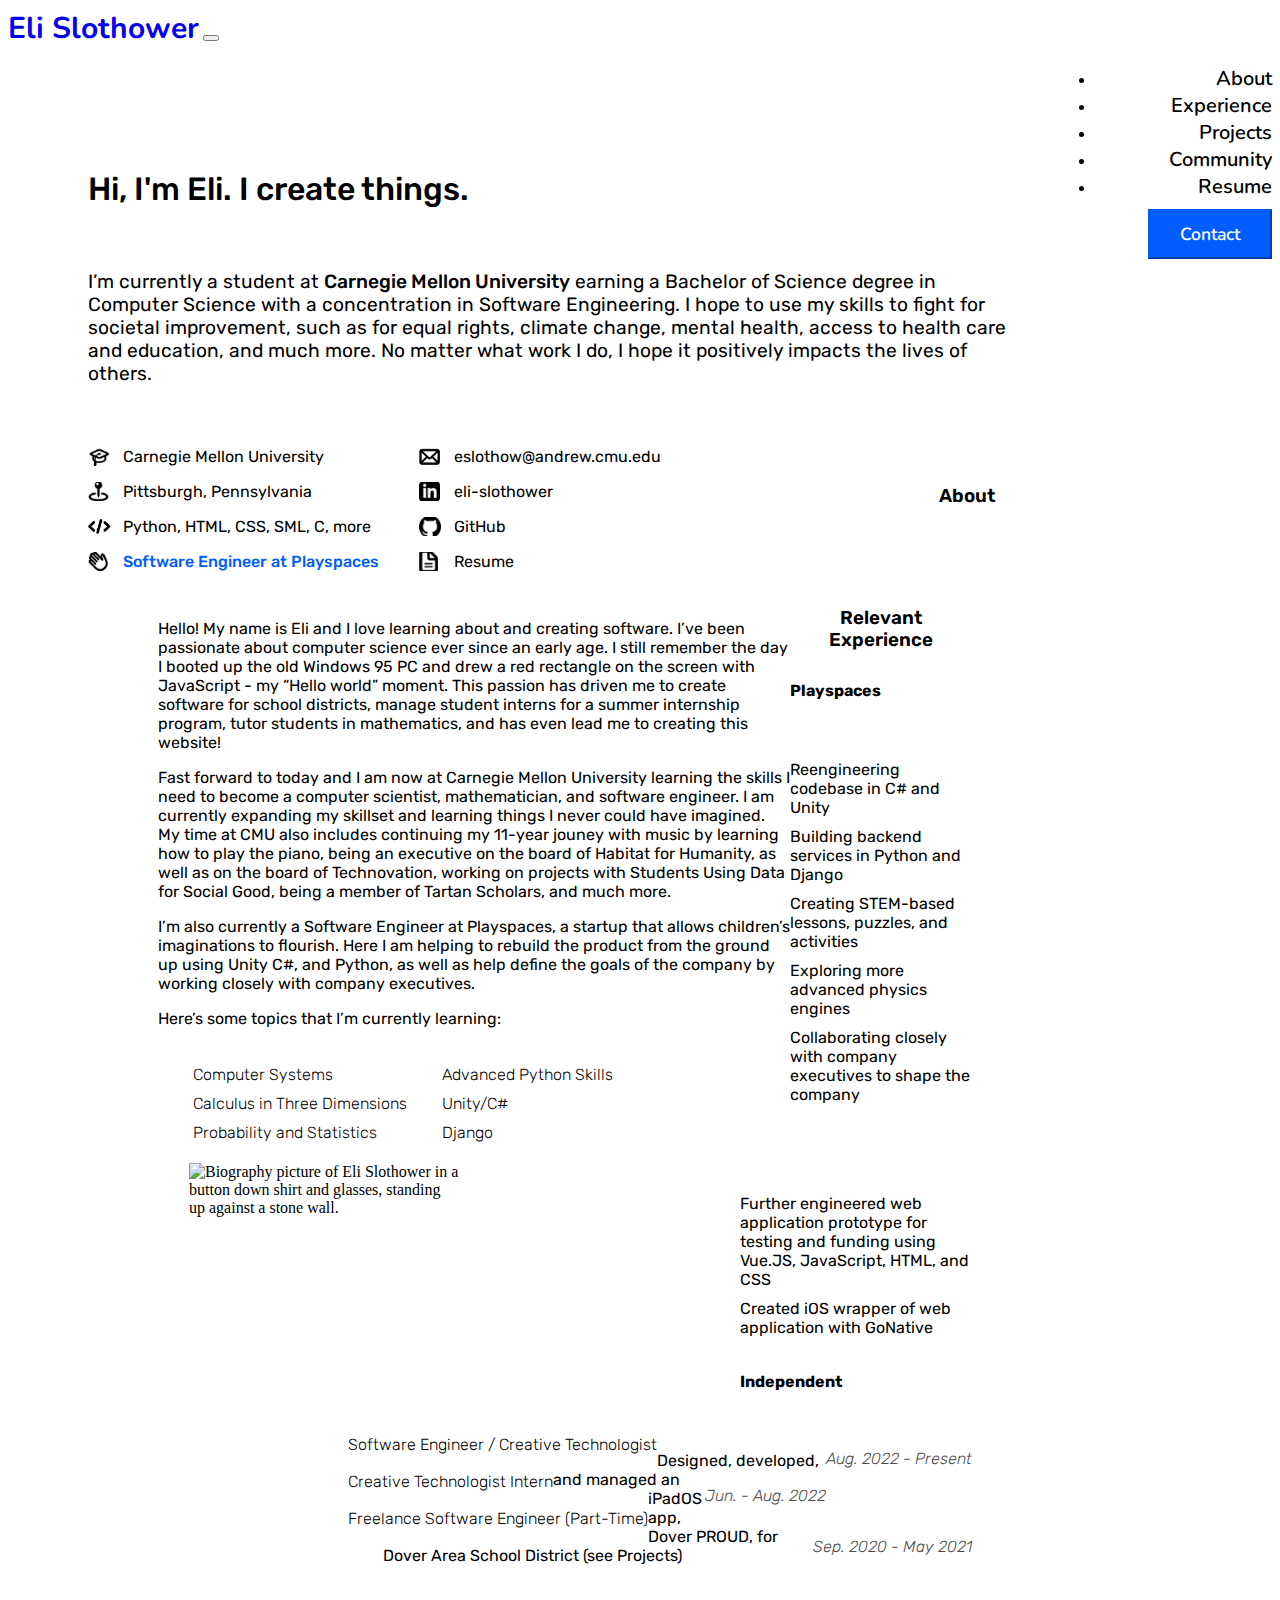
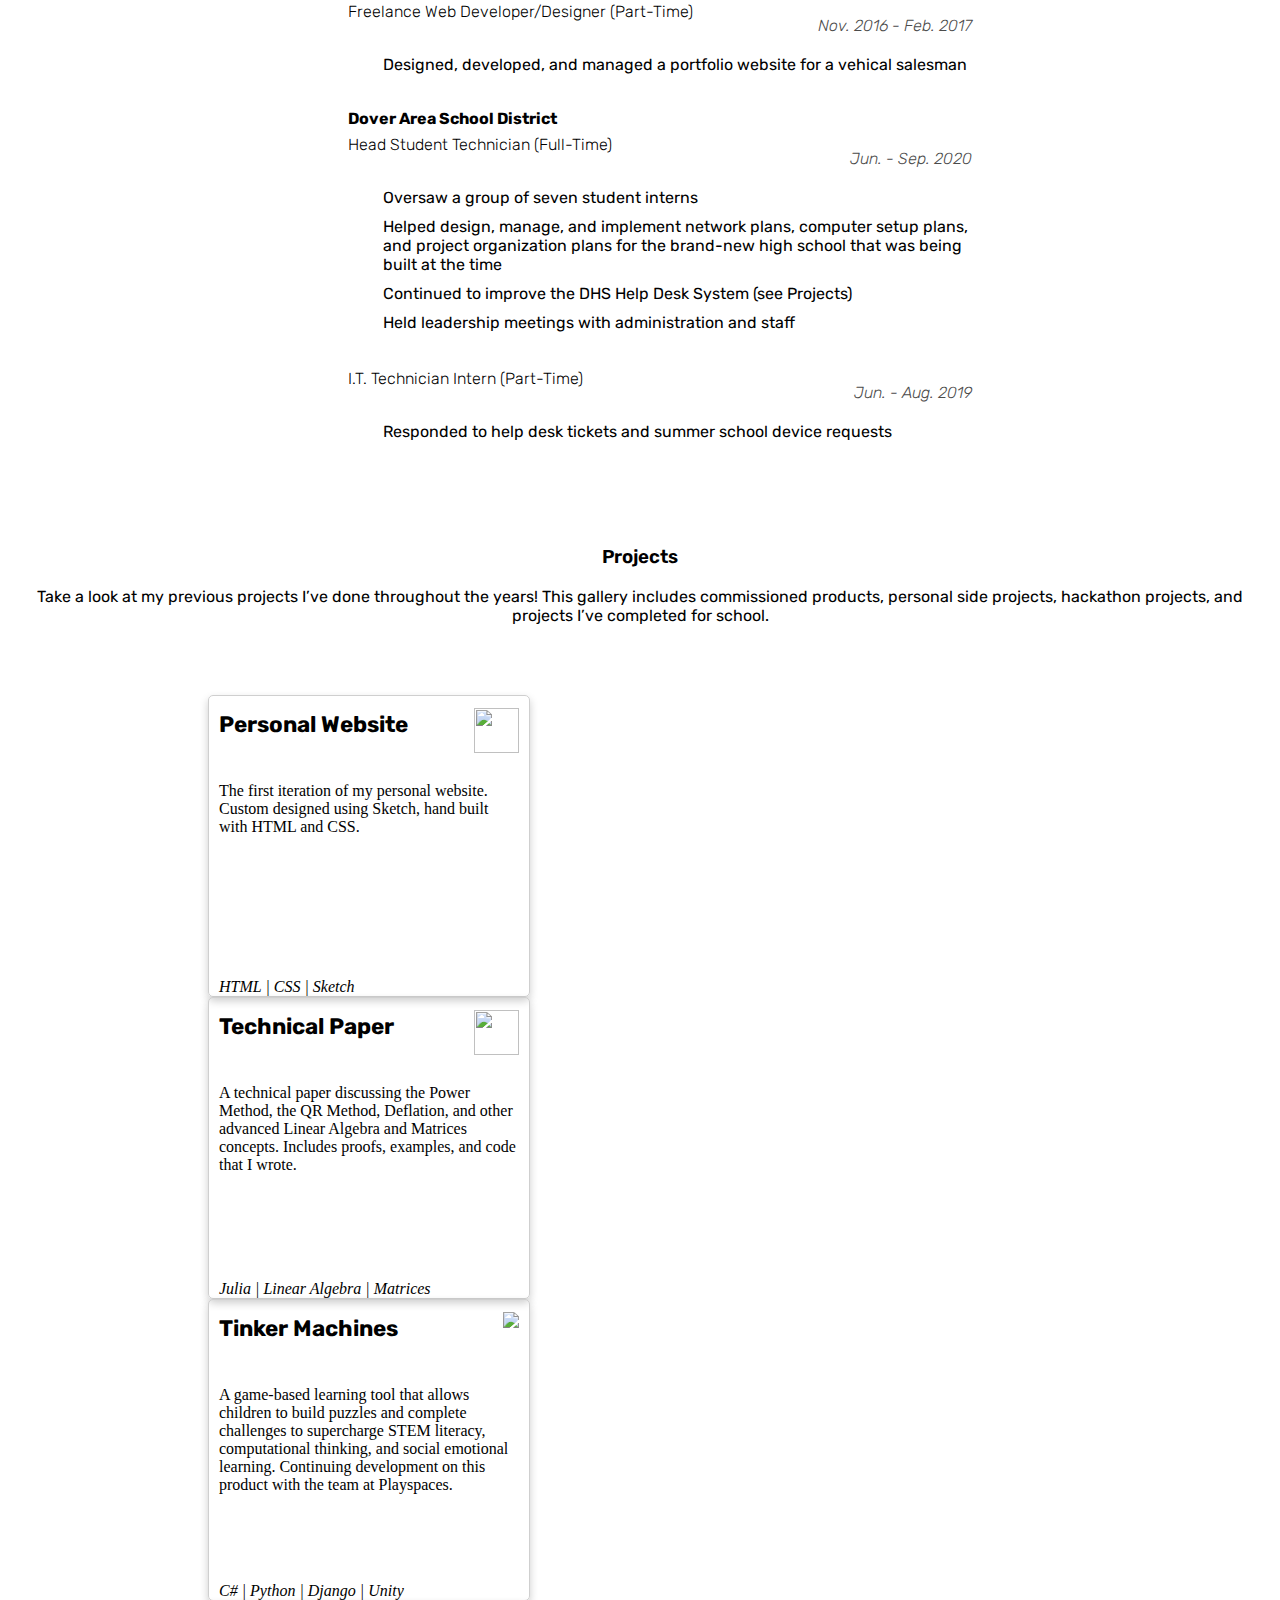
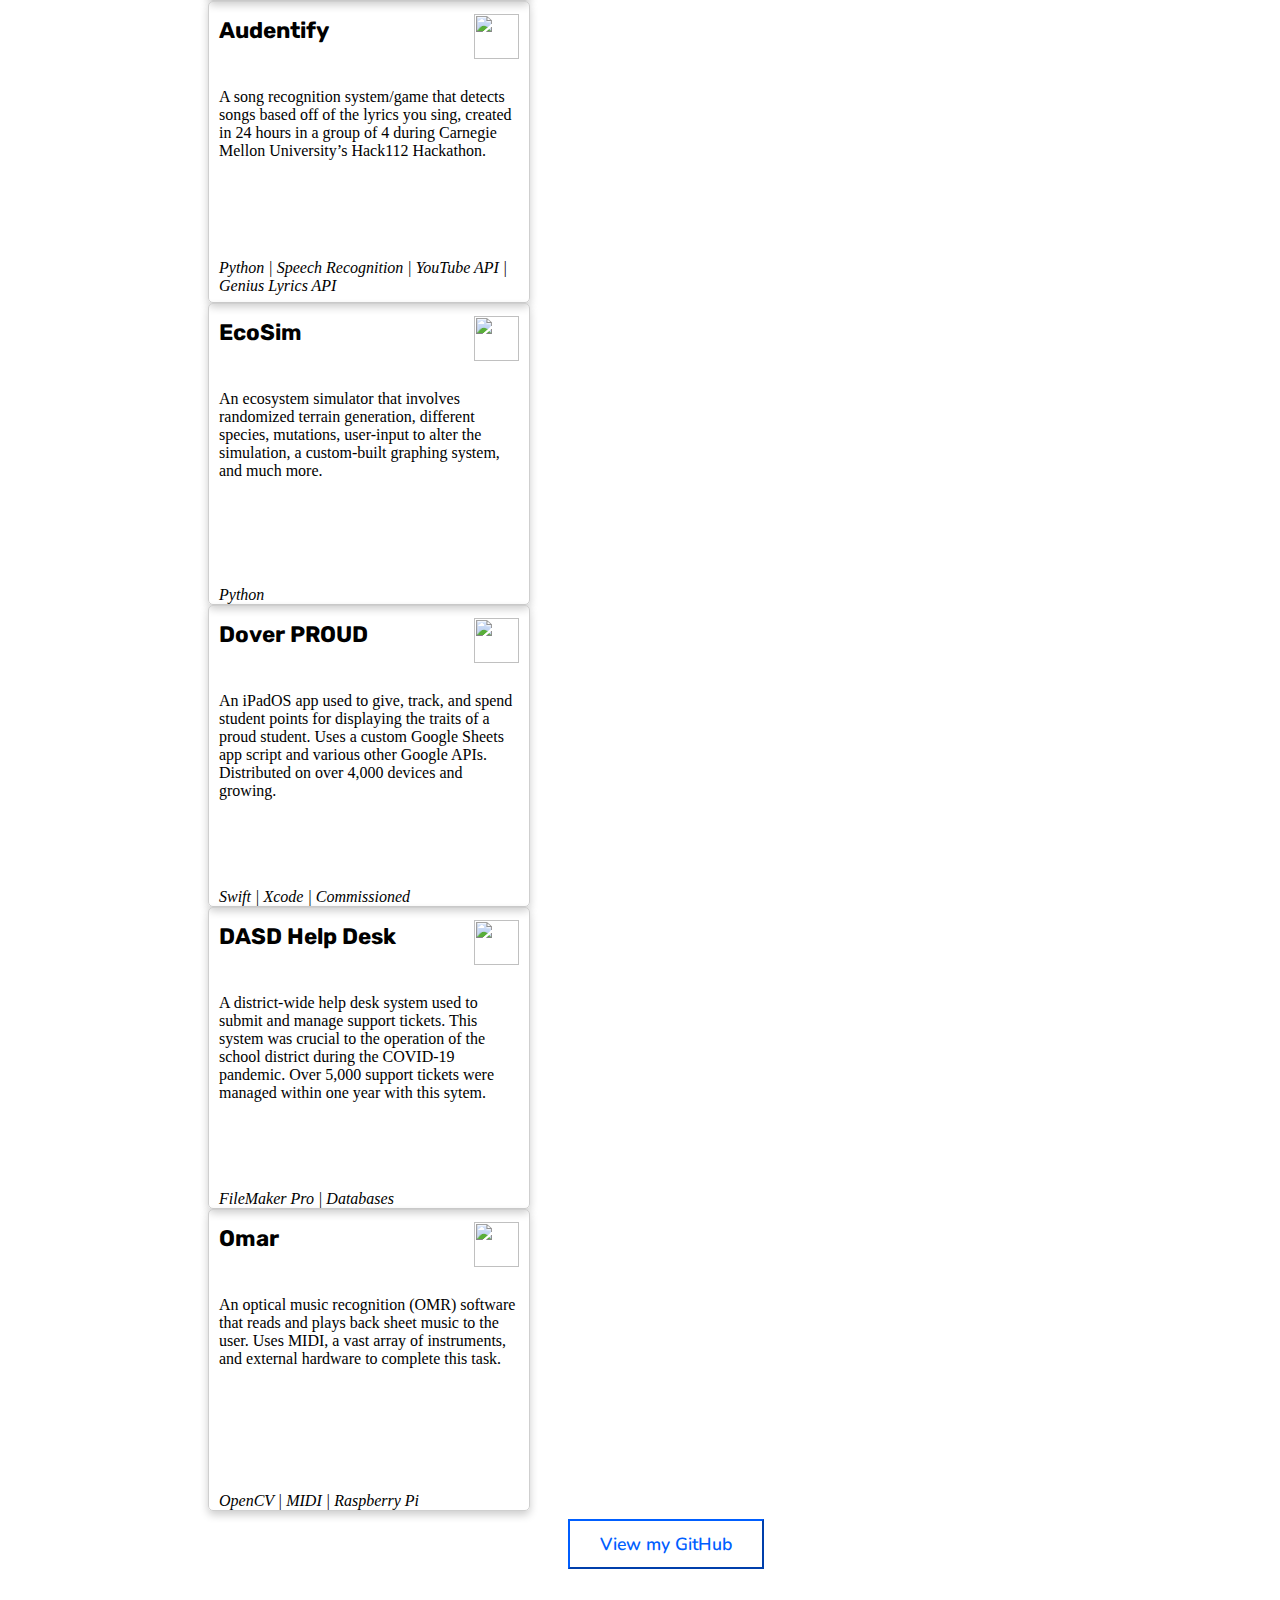
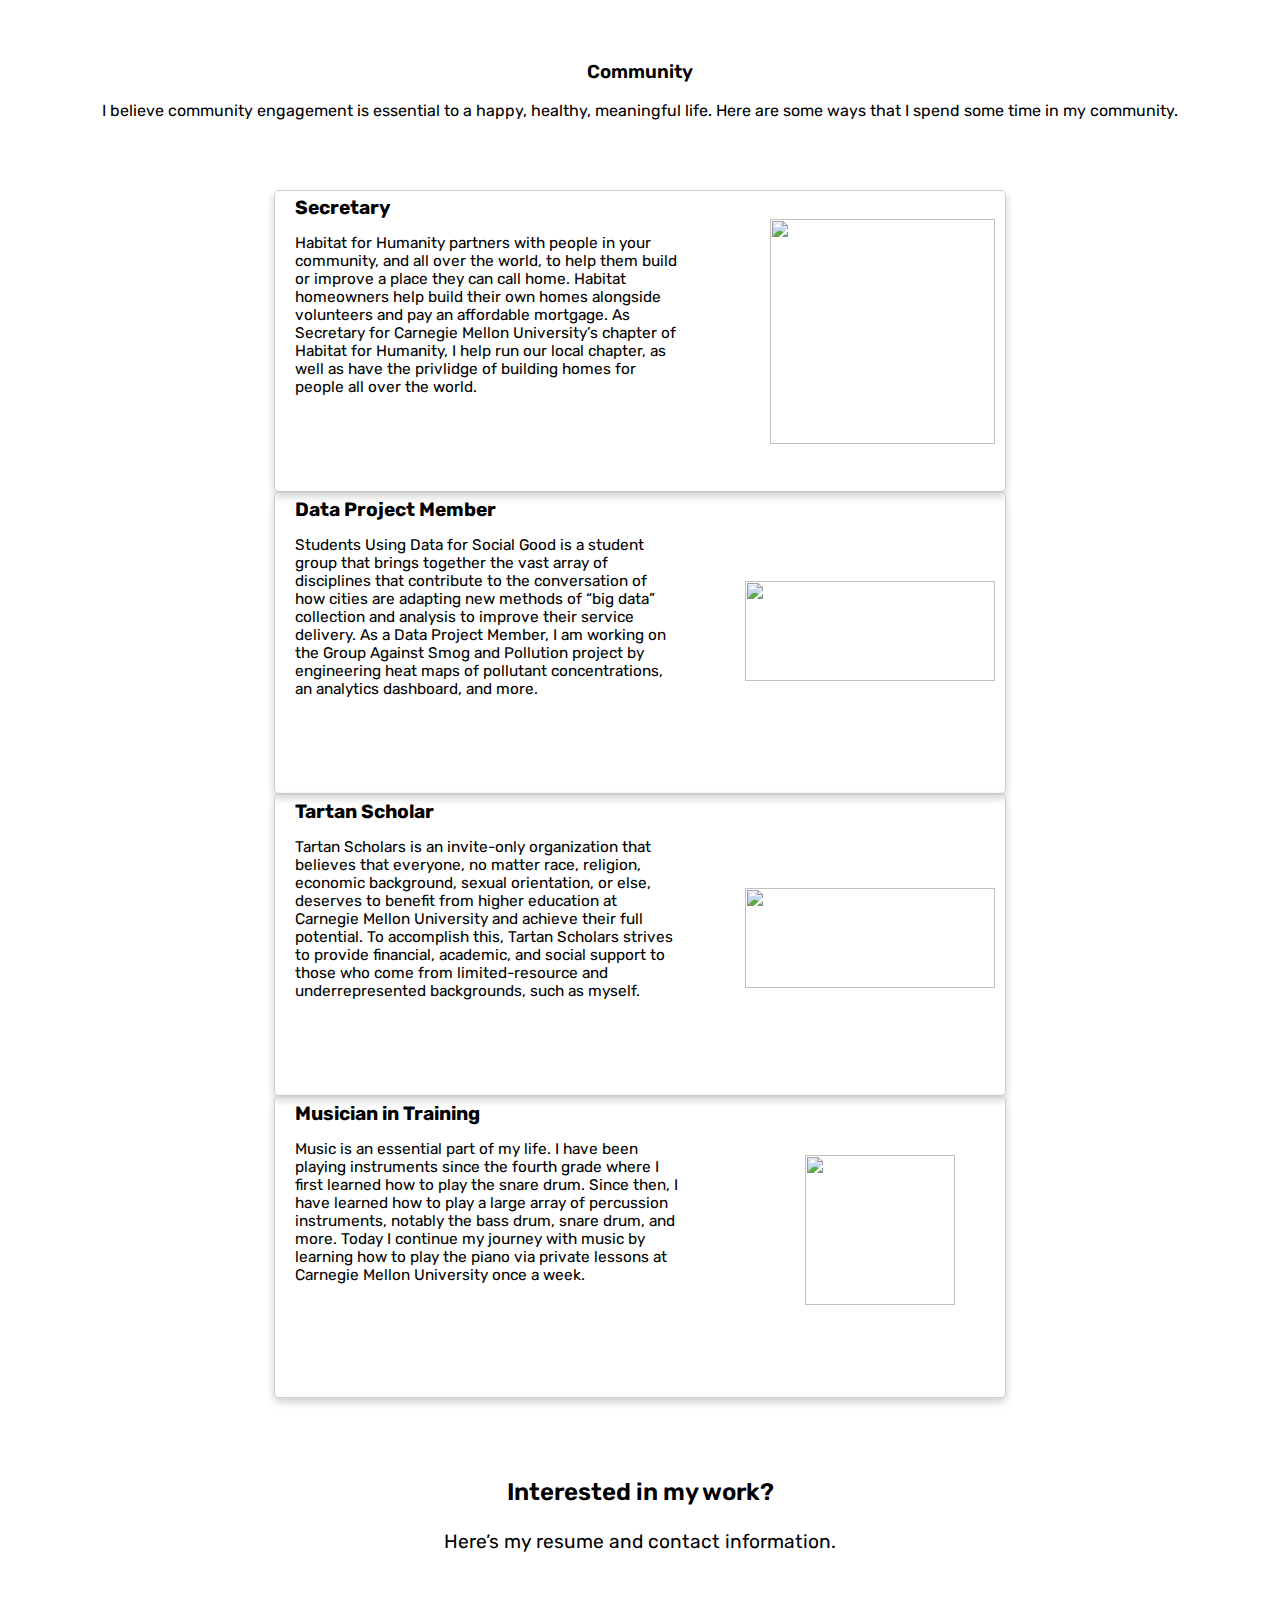
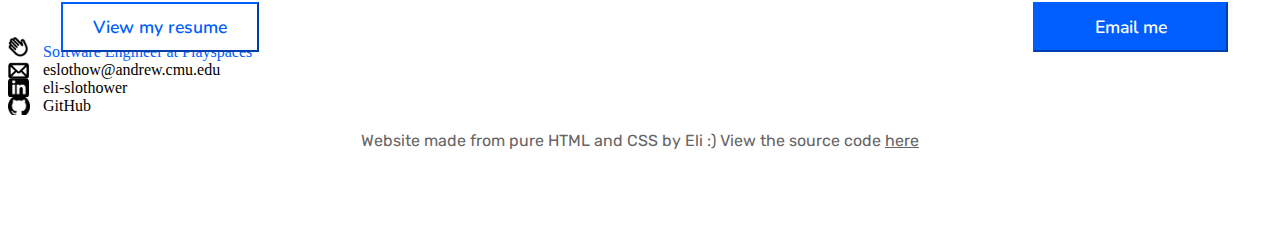
==== index.html @ eab1202f "Remove Technovation" ====
<!DOCTYPE html>
<html lang="en">

    <head>
        <meta charset="utf-8">
        <link rel='shortcut icon' href='favicon.png' type='image/x-icon' />
        <meta name="viewport" content="width=device-width, initial-scale=1">
        <title>Eli Slothower</title>
        <link href="https://cdn.jsdelivr.net/npm/bootstrap@5.2.0-beta1/dist/css/bootstrap.min.css" rel="stylesheet" integrity="sha384-0evHe/X+R7YkIZDRvuzKMRqM+OrBnVFBL6DOitfPri4tjfHxaWutUpFmBp4vmVor" crossorigin="anonymous">
        <link rel="preconnect" href="https://fonts.googleapis.com"> 
        <link rel="preconnect" href="https://fonts.gstatic.com" crossorigin> 
        <link href="https://fonts.googleapis.com/css2?family=Nunito:wght@400;600;700&display=swap" rel="stylesheet">
        <link rel="preconnect" href="https://fonts.googleapis.com"> 
        <link rel="preconnect" href="https://fonts.gstatic.com" crossorigin> 
        <link href="https://fonts.googleapis.com/css2?family=Rubik:ital,wght@0,300;0,400;0,500;0,600;0,700;0,800;1,300;1,400;1,500;1,600;1,700;1,800&display=swap" rel="stylesheet">
        <link rel="stylesheet" href="main.css">
    </head>

    <body>
        <script src="https://cdn.jsdelivr.net/npm/bootstrap@5.2.0-beta1/dist/js/bootstrap.bundle.min.js" integrity="sha384-pprn3073KE6tl6bjs2QrFaJGz5/SUsLqktiwsUTF55Jfv3qYSDhgCecCxMW52nD2" crossorigin="anonymous"></script>


        <nav class="navbar navbar-expand-lg ">
            <div class="container">
                <a class="navbar-brand logo" href="http://www.elislothower.com">Eli Slothower</a>
                <button class="navbar-toggler" type="button" data-bs-toggle="collapse" data-bs-target="#navbarSupportedContent" aria-controls="navbarSupportedContent" aria-expanded="false" aria-label="Toggle navigation">
                    <span class="navbar-toggler-icon"></span>
                </button>
                <div class="collapse navbar-collapse" id="navbarSupportedContent">
                    <ul class="navbar-nav ms-auto right" id="ul-override">
                        <li class="nav-item">
                            <a class="nav-link" href="#about-header">About</a>
                        </li>
                        <li class="nav-item">
                            <a class="nav-link" href="#experience-header">Experience</a>
                        </li>
                        <li class="nav-item">
                            <a class="nav-link" href="#projects-container">Projects</a>
                        </li>
                        <li class="nav-item">
                            <a class="nav-link" href="#community-container">Community</a>
                        </li>
                        <li class="nav-item">
                            <a class="nav-link" href="assets/files/resume.pdf" target="_blank">Resume</a>
                        </li>
                        <button type="button" class="btn btn-primary" id="btn-cta-override" onclick="window.location.href='#footer-container';"></button>
                    </ul>

                </div>
            </div>
        </nav>

        <div class="container" id="home-container">
            <div class="row">
                <h1 id="heading-phrase">Hi, I'm Eli. I create things.</h1>
            </div>
            <div class="row">
                <p id="home-container-p">I’m currently a student at <a id="cmuLink" href="https://cbd.cmu.edu/news/2022/scs-remains-top-ranking-for-computer-science-from-us-news-and-world-report.html#:~:text=1%20overall%20position%20for%20undergraduate,programming%20languages%20and%20software%20engineering." target="_blank">Carnegie Mellon University</a> earning a Bachelor of Science degree in Computer Science with a concentration in Software Engineering. I hope to use my skills to fight for societal improvement, such as for equal rights, climate change, mental health, access to health care and education, and much more. No matter what work I do, I hope it positively impacts the lives of others.</p>
            </div>
            <div class="row">
                <div id="facts">
                    <ul id="first-fact-col">
                        <li id="school">
                            <p>Carnegie Mellon University</p>
                        </li>
                        <li id="location">
                            <p>Pittsburgh, Pennsylvania</p>
                        </li>
                        <li id="languages">
                            <p>Python, HTML, CSS, SML, C, more</p>
                        </li>
                        <li id="job-search">
                            <p class="attention"><a class="attention" href="https://www.playspaces.co" target="_blank">Software Engineer at Playspaces</a></p>
                        </li>
                    </ul>
                    <ul id="second-fact-col">
                        <li id="email">
                            <p><a href="mailto:eslothow@andrew.cmu.edu">eslothow@andrew.cmu.edu</a></p>
                        </li>
                        <li id="linkedin">
                            <p><a href="https://www.linkedin.com/in/eli-slothower" target="_blank">eli-slothower</a></p>
                        </li>
                        <li id="github">
                            <p><a href="https://github.com/eslothower" target="_blank">GitHub</a></p>
                        </li>
                        <li id="resume">
                            <p><a href="assets/files/resume.pdf" target="_blank">Resume</a></p>
                        </li>
                    </ul>
                </div>
            </div>
        </div>

        <div class="container" id="about-container">
            <div class="row">
                <h3 id="about-header">About</h3>
            </div>
            <div class="row" id="bio">
                <div id="about-words">
                    <p class="about-p">Hello! My name is Eli and I love learning about and creating software. I’ve been passionate about computer science ever since an early age. I still remember the day I booted up the old Windows 95 PC and drew a red rectangle on the screen with JavaScript - my “Hello world” moment. This passion has driven me to create software for school districts, manage student interns for a summer internship program, tutor students in mathematics, and has even lead me to creating this website!</p>
                    <p class="about-p">Fast forward to today and I am now at Carnegie Mellon University learning the skills I need to become a computer scientist, mathematician, and software engineer. I am currently expanding my skillset and learning things I never could have imagined. My time at CMU also includes continuing my 11-year jouney with music by learning how to play the piano, being an executive on the board of Habitat for Humanity, as well as on the board of Technovation, working on projects with Students Using Data for Social Good, being a member of Tartan Scholars, and much more.</p>
                    <p class="about-p">I’m also currently a Software Engineer at Playspaces, a startup that allows children’s imaginations to flourish. Here I am helping to rebuild the product from the ground up using Unity C#, and Python, as well as help define the goals of the company by working closely with company executives.</p>
                    <p class="about-p">Here’s some topics that I’m currently learning:</p>
                    <ul id="about-learning-left">
                        <li class="bullet">Computer Systems</li>
                        <li class="bullet">Calculus in Three Dimensions</li>
                        <li class="bullet">Probability and Statistics</li>
                    </ul>
                    <ul id="about-learning-right">
                        <li class="bullet">Advanced Python Skills</li>
                        <li class="bullet">Unity/C#</li>
                        <li class="bullet">Django</li>
                    </ul>
                </div>
                <div id="bioPicContainer">
                    <img src="assets/images/bioPictureRounded.jpg" alt="Biography picture of Eli Slothower in a button down shirt and glasses, standing up against a stone wall." id="bioPic">
                </div>
            </div>
        </div>

        <div class="container" id="experience-container">
            <div class="row">
                <h3 id="experience-header">Relevant Experience</h3>
            </div>
            <div class="row" id="jobs-container">
                <ul id="jobs">
                    <div class="job">
                        <p class="employer">Playspaces</p>
                        <div class="job-details-container">
                            <p class="job-position">Software Engineer / Creative Technologist  </p>
                            <p class="job-dates">Aug. 2022 - Present</p>
                        </div>
                        <li class="bullet">Reengineering codebase in C# and Unity</li>
                        <li class="bullet">Building backend services in Python and Django</li>
                        <li class="bullet">Creating STEM-based lessons, puzzles, and activities</li>
                        <li class="bullet">Exploring more advanced physics engines</li>
                        <li class="bullet">Collaborating closely with company executives to shape the company</li>

                        <div class="job-details-container second">
                            <p class="job-position">Creative Technologist Intern</p>
                            <p class="job-dates">Jun. - Aug. 2022</p>
                        </div>
                        <li class="bullet">Further engineered web application prototype for testing and funding using Vue.JS, JavaScript, HTML, and CSS</li>
                        <li class="bullet">Created iOS wrapper of web application with GoNative</li>
                    </div>

                    <div class="job">
                        <p class="employer">Independent</p>
                        <div class="job-details-container">
                            <p class="job-position">Freelance Software Engineer (Part-Time)</p>
                            <p class="job-dates">Sep. 2020 - May 2021</p>
                        </div>
                        <li class="bullet">Designed, developed, and managed an iPadOS app, Dover PROUD, for Dover Area School District (see Projects)</li>

                        <div class="job-details-container second">
                            <p class="job-position">Freelance Web Developer/Designer (Part-Time)</p>
                            <p class="job-dates">Nov. 2016 - Feb. 2017</p>
                        </div>
                        <li class="bullet">Designed, developed, and managed a portfolio website for a vehical salesman</li>
                    </div>

                    <div class="job">
                        <p class="employer">Dover Area School District</p>
                        <div class="job-details-container">
                            <p class="job-position">Head Student Technician (Full-Time)</p>
                            <p class="job-dates">Jun. - Sep. 2020</p>
                        </div>
                        <li class="bullet">Oversaw a group of seven student interns</li>
                        <li class="bullet">Helped design, manage, and implement network plans, computer setup plans, and 	project organization plans for the brand-new high school that was being built at the time</li>
                        <li class="bullet">Continued to improve the DHS Help Desk System (see Projects)</li>
                        <li class="bullet">Held leadership meetings with administration and staff</li>

                        <div class="job-details-container second">
                            <p class="job-position">I.T. Technician Intern (Part-Time)</p>
                            <p class="job-dates">Jun. - Aug. 2019</p>
                        </div>
                        <li class="bullet">Responded to help desk tickets and summer school device requests</li>
                    </div>
                </ul>
            </div>
        </div>

        <div class="container" id="projects-container">
            <div class="row">
                <h3 id="experience-header">Projects</h3>
                <p id="projects-p">Take a look at my previous projects I’ve done throughout the years! This gallery includes commissioned products, personal side projects, hackathon projects, and projects I’ve completed for school.</p>
            </div>
            <div class="row" id="projects-tiles">
                <a href="https://github.com/eslothower/elislothower.com" class="tile-link" target="_blank">
                    <div class="tile" id="website-tile">
                        <div class="tile-details">
                            <p class="tile-header">Personal Website</p>
                            <img src="/assets/icons/internet.png" class="tile-img">
                        </div>
                        <p class="tile-description" style="height: 180px;">The first iteration of my personal website. Custom designed using Sketch, hand built with HTML and CSS. </p> 
                        <p class="tile-tags">HTML | CSS | Sketch</p>
                    </div>
                </a>
                <a href="assets/files/technical_paper.pdf" class="tile-link right-tile" target="_blank">
                    <div class="tile" id="website-tile">
                        <div class="tile-details">
                            <p class="tile-header"> Technical Paper</p>
                            <img src="/assets/icons/infinity.png" class="tile-img">
                        </div>
                        <p class="tile-description" style="height: 180px;">A technical paper discussing the Power Method, the QR Method, Deflation, and other advanced Linear Algebra and Matrices concepts. Includes proofs, examples, and code that I wrote.</p> 
                        <p class="tile-tags">Julia | Linear Algebra | Matrices</p>
                    </div>
                </a>
                <a href="https://www.playspaces.co" class="tile-link" target="_blank">
                    <div class="tile" id="website-tile">
                        <div class="tile-details">
                            <p class="tile-header">Tinker Machines</p>
                            <img src="/assets/images/playspaces_logo.png" class="tile-img" style="width: auto; height: 50px;">
                        </div>
                        <p class="tile-description" style="height: 180px;">A game-based learning tool that allows children to build puzzles and complete challenges to supercharge STEM literacy, computational thinking, and social emotional learning. Continuing development on this product with the team at Playspaces.</p> 
                        <p class="tile-tags">C# | Python | Django | Unity</p>
                    </div>
                </a>
                <a href="https://github.com/eslothower/Audentify" class="tile-link right-tile" target="_blank">
                    <div class="tile" id="website-tile">
                        <div class="tile-details">
                            <p class="tile-header">Audentify</p>
                            <img src="/assets/icons/musical-note.png" class="tile-img">
                        </div>
                        <p class="tile-description" style="height: 155px;">A song recognition system/game that detects songs based off of the lyrics you sing, created in 24 hours in a group of 4 during Carnegie Mellon University’s Hack112 Hackathon.</p> 
                        <p class="tile-tags">Python | Speech Recognition | YouTube API | Genius Lyrics API</p>
                    </div>
                </a>
                <a href="https://github.com/eslothower/EcoSim" class="tile-link" target="_blank">
                    <div class="tile" id="website-tile">
                        <div class="tile-details">
                            <p class="tile-header">EcoSim</p>
                            <img src="/assets/icons/white_sheep.png" class="tile-img">
                        </div>
                        <p class="tile-description" style="height: 180px;">An ecosystem simulator that involves randomized terrain generation, different species, mutations, user-input to alter the simulation, a custom-built graphing system, and much more.</p> 
                        <p class="tile-tags">Python</p>
                    </div>
                </a>
                <a href="https://www.doversd.org" class="tile-link right-tile" target="_blank">
                    <div class="tile" id="website-tile">
                        <div class="tile-details">
                            <p class="tile-header">Dover PROUD</p>
                            <img src="/assets/icons/eagle.png" class="tile-img">
                        </div>
                        <p class="tile-description" style="height: 180px;">An iPadOS app used to give, track, and spend student points for displaying the traits of a proud student. Uses a custom Google Sheets app script and various other Google APIs. Distributed on over 4,000 devices and growing.</p> 
                        <p class="tile-tags">Swift | Xcode | Commissioned </p>
                    </div>
                </a>
                <a href="https://www.doversd.org" class="tile-link" target="_blank">
                    <div class="tile" id="website-tile">
                        <div class="tile-details">
                            <p class="tile-header">DASD Help Desk</p>
                            <img src="/assets/icons/eagle.png" class="tile-img">
                        </div>
                        <p class="tile-description" style="height: 180px;">A district-wide help desk system used to submit and manage support tickets. This system was  crucial to the operation of the school district during the COVID-19 pandemic. Over 5,000 support tickets were managed within one year with this sytem.</p> 
                        <p class="tile-tags">FileMaker Pro | Databases </p>
                    </div>
                </a>
                <a href="https://github.com/eslothower/CM-Omar" class="tile-link right-tile" target="_blank">
                    <div class="tile" id="website-tile">
                        <div class="tile-details">
                            <p class="tile-header">Omar</p>
                            <img src="/assets/icons/musical-note.png" class="tile-img">
                        </div>
                        <p class="tile-description" style="height: 180px;">An optical music recognition (OMR) software that reads and plays back sheet music to the user. Uses MIDI, a vast array of instruments, and external hardware to complete this task.</p> 
                        <p class="tile-tags">OpenCV | MIDI | Raspberry Pi</p>
                    </div>
                </a>
            </div>
            <div class="center-button">
                <a href="https://github.com/eslothower" target="_blank"><button type="button" class="btn btn-nonprimary" id="btn-github-override"></button></a>
            </div>
        </div>

        <div class="container" id="community-container">
            <div class="row">
                <h3 id="experience-header">Community</h3>
                <p id="projects-p">I believe community engagement is essential to a happy, healthy, meaningful life. Here are some ways that I spend some time in my community. </p>
            </div>
            <div class="row" id="community-tiles">
                <a href="https://tartanconnect.cmu.edu/habitat/home/" class="community-tile-link" target="_blank">
                    <div class="community-tile" id="habitat-tile">
                        <div class="community-tile-details">
                            <p class="community-tile-header">Secretary</p>
                            <p class="community-tile-description">Habitat for Humanity partners with people in your community, and all over the world, to help them build or improve a place they can call home. Habitat homeowners help build their own homes alongside volunteers and pay an affordable mortgage. As Secretary for Carnegie Mellon University’s chapter of Habitat for Humanity, I help run our local chapter, as well as have the privlidge of building homes for people all over the world.</p> 
                            <img src="/assets/images/habitat.jpg" width="225px" height="225px" style="padding-bottom: 15px;" class="community-img">
                        </div>

                    </div>
                </a>
            </div>
<!--
            <div class="row" id="community-tiles">
                <a href="https://www.technovation.org/" class="community-tile-link" target="_blank">
                    <div class="community-tile" id="habitat-tile">
                        <div class="community-tile-details">
                            <p class="community-tile-header">Treasurer & University Relations Chair</p>
                            <p class="community-tile-description">Technovation is a global STEM education nonprofit with the mission to empower the world's underrepresented young people, especially girls, through engineering and technology to become innovators and leaders. As Treasurer and University Relations Chair, I am helping to restart the Pittsburgh chapter of Technovation, specifically at Carnegie Mellon University, to help empower the strong women of Pittsburgh in STEM. </p> 
                            <img src="/assets/images/technovation-logo.png" width="250px" height="30px" style="margin-top: 85px;" class="community-img">
                        </div>

                    </div>
                </a>
            </div>
-->
            <div class="row" id="community-tiles">
                <a href="https://suds-cmu.org/" class="community-tile-link" target="_blank">
                    <div class="community-tile" id="habitat-tile">
                        <div class="community-tile-details">
                            <p class="community-tile-header">Data Project Member</p>
                            <p class="community-tile-description">Students Using Data for Social Good is a student group that brings together the vast array of disciplines that contribute to the conversation of how cities are adapting new methods of “big data” collection and analysis to improve their service delivery. As a Data Project Member, I am working on the Group Against Smog and Pollution project by engineering heat maps of pollutant concentrations, an analytics dashboard, and more.</p> 
                            <img src="/assets/images/suds.png" width="250px" height="100px" style="margin-top: 60px;"  class="community-img">
                        </div>

                    </div>
                </a>
            </div>
            <div class="row" id="community-tiles">
                <a href="https://www.cmu.edu/student-success/programs/tartan-scholars.html" class="community-tile-link" target="_blank">
                    <div class="community-tile" id="habitat-tile">
                        <div class="community-tile-details">
                            <p class="community-tile-header">Tartan Scholar</p>
                            <p class="community-tile-description">Tartan Scholars is an invite-only organization that believes that everyone, no matter race, religion, economic background, sexual orientation, or else, deserves to benefit from higher education at Carnegie Mellon University and achieve their full potential. To accomplish this, Tartan Scholars strives to provide financial, academic, and social support to those who come from limited-resource and underrepresented backgrounds, such as myself.</p> 
                            <img src="/assets/images/tartan-scholars-logo.png" width="250px" height="100px" style="margin-top: 65px;" class="community-img">
                        </div>

                    </div>
                </a>
            </div>
            <div class="row" id="community-tiles">
                <a href="https://www.cmu.edu/cfa/about/facts-and-figures/index.html" class="community-tile-link" target="_blank">
                    <div class="community-tile" id="habitat-tile">
                        <div class="community-tile-details">
                            <p class="community-tile-header">Musician in Training</p>
                            <p class="community-tile-description">Music is an essential part of my life. I have been playing instruments since the fourth grade where I first learned how to play the snare drum. Since then, I have learned how to play a large array of percussion instruments, notably the bass drum, snare drum, and more. Today I continue my journey with music by learning how to play the piano via private lessons at Carnegie Mellon University once a week.</p> 
                            <img src="/assets/images/piano.png" width="150px" height="150px" class="community-img" id="piano-img">
                        </div>

                    </div>
                </a>
            </div>
        </div>

        <div class="container" id="footer-container">
            <div class="row">
                <h3 id="footer-header">Interested in my work? </h3>
                <p id="footer-p">Here’s my resume and contact information.</p>
            </div>
            <div class="row" id="footer-buttons-container">
                <a href="assets/files/resume.pdf" style="width: 290px;"><button type="button" class="btn btn-nonprimary" id="btn-resume-override"></button></a>
                <a href="mailto:eslothow@andrew.cmu.edu" style="width: 290px;"><button type="button" class="btn btn-primary" id="btn-email-override"></button></a>
            </div>
            <div class="row" id="socials">
                <p class="attention fit-content disappear" id="job-search"><a class="attention" href="https://www.playspaces.co" target="_blank" class="black disappear">Software Engineer at Playspaces</a></p>
                <a href="mailto:eslothow@andrew.cmu.edu" class="black fit"><p class="fit-content footer-icon" id="email"><a href="mailto:eslothow@andrew.cmu.edu" class="black disappear">eslothow@andrew.cmu.edu</a></p></a>
                <a href="https://www.linkedin.com/in/eli-slothower" target="_blank" class="black fit"><p class="fit-content footer-icon" id="linkedin"><a href="https://www.linkedin.com/in/eli-slothower" target="_blank" class="black disappear">eli-slothower</a></p></a>
                <a href="https://github.com/eslothower" target="_blank" class="black fit"><p class="fit-content footer-icon" id="github"><a href="https://github.com/eslothower" target="_blank" class="black disappear">GitHub</a></p></a>


            </div>
            <p id="source-code-p">Website made from pure HTML and CSS by Eli :) View the source code <a href="https://github.com/eslothower/elislothower.com" id="source-code-link" target="_blank">here</a></p>
        </div>


    </body>

</html>
---- main.css ----
.logo {
    font-family: 'Nunito', sans-serif;
    font-size: 30px;
    font-weight: 700;
}

.right {
    float: right;
}

.nav-link {
    font-size: 1.25em;
    font-family: 'Nunito', sans-serif;
    font-weight: 600;
    padding: 0em;
    padding-top: 0.9em;
    color: black;
}

.nav-link:hover {
    color: #005eff;
}

.nav-item {
    padding-left: 4em;
    text-align: right;
}

#btn-cta-override:before {
    content: 'Connect with me'
}

#btn-cta-override {
    position: relative;
    top: 0.5em;
    margin-left: 3em;
    font-size: 1.1em;
    font-family: 'Nunito', sans-serif;
    font-weight: 600;
    padding: 0px 30px;
    height: 50px;
}

/* The following lines of code referring to buttons have been adapted from https://stackoverflow.com/questions/49184471/how-to-change-bootstrap-version-4-button-color */
.btn-primary{color:#fff;background-color:#005eff;border-color:#005eff}
.btn-primary:hover{color:#fff;background-color:#024ed2;border-color:#024ed2}
.btn-primary:focus,.btn-primary.focus{box-shadow:0 0 0 .2rem #024ed2}
.btn-primary.disabled,.btn-primary:disabled{color:#fff;background-color:#005eff;border-color:#024ed2}
.btn-primary:not(:disabled):not(.disabled):active,.btn-primary:not(:disabled):not(.disabled).active,.show>.btn-primary.dropdown-toggle{color:#fff;background-color:#1e6bf1;border-color:#000}
.btn-primary:not(:disabled):not(.disabled):active:focus,.btn-primary:not(:disabled):not(.disabled).active:focus,.show>.btn-primary.dropdown-toggle:focus{box-shadow:0 0 0 .2rem rgba(0,90,90,0.5)}
.btn-outline-primary{color:#005eff;background-color:transparent;background-image:none;border-color:#005eff}.btn-outline-primary:hover{color:#222;background-color:#005eff;border-color:#005eff}
.btn-outline-primary:focus,.btn-outline-primary.focus{box-shadow:0 0 0 .2rem #024ed2}
.btn-outline-primary.disabled,.btn-outline-primary:disabled{color:#005eff;background-color:transparent}
.btn-outline-primary:not(:disabled):not(.disabled):active,.btn-outline-primary:not(:disabled):not(.disabled).active,.show>.btn-outline-primary.dropdown-toggle{color:#fff;background-color:#005eff;border-color:#005eff}
.btn-outline-primary:not(:disabled):not(.disabled):active:focus,.btn-outline-primary:not(:disabled):not(.disabled).active:focus,.show>.btn-outline-primary.dropdown-toggle:focus{box-shadow:0 0 0 .2rem #024ed2}

#home-container {
    padding: 0px 80px;
    padding-top: 100px;
}

#heading-phrase {
    font-family: 'Rubik', sans-serif;
    font-weight: 500;
}

#home-container-p {
    padding-top: 40px;
    padding-right: 15%;
    font-family: 'Rubik', sans-serif;
    font-weight: 400;
    font-size: 1.2em;
}

a {
    text-decoration: none !important;
    -webkit-transition: color .2s linear !important;
    -moz-transition: color .2s linear !important;
    -ms-transition: color .2s linear !important;
    -o-transition: color .2s linear !important;
    transition: color .2s linear !important;
}

a:hover {
    text-decoration: none !important;
    color: #005eff !important;
}

a,
a:link,
a:visited,
a:hover,
a:active{
    text-decoration: none !important;
}

#cmuLink {
    color: black;
    font-weight: 500;
    text-decoration: none !important;
}

#first-fact-col {
    float: left;
    padding-left: 0rem;
}

#second-fact-col {
    float: left;
}

#facts {
    font-family: 'Rubik', sans-serif;
    font-weight: 400 !important;
    margin-top: 30px;
    font-size: 1em;
}

#school {
    margin: 0px;
	padding: 0px 0px 0px 35px;
	list-style: none;
	background-image: url("assets/icons/graduationCap.png");
	background-repeat: no-repeat;
	background-position: left center;
	background-size: 23px;
}

#location {
    margin: 0px;
	padding: 0px 0px 0px 35px;
	list-style: none;
	background-image: url("assets/icons/location.png");
	background-repeat: no-repeat;
	background-position: left center;
	background-size: 21px;
}

#languages {
    margin: 0px;
	padding: 0px 0px 0px 35px;
	list-style: none;
	background-image: url("assets/icons/codingLogo.png");
	background-repeat: no-repeat;
	background-position: left center;
	background-size: 23px;
}

#job-search {
    margin: 0px;
	padding: 0px 0px 0px 35px;
	list-style: none;
	background-image: url("assets/icons/wavingHand.png");
	background-repeat: no-repeat;
	background-position: left center;
	background-size: 20px;
}

#email {
    margin: 0px;
	padding: 0px 0px 0px 35px;
	list-style: none;
	background-image: url("assets/icons/envelope.png");
	background-repeat: no-repeat;
	background-position: left center;
	background-size: 21px;
}

#linkedin {
    margin: 0px;
	padding: 0px 0px 0px 35px;
	list-style: none;
	background-image: url("assets/icons/linkedIn.png");
	background-repeat: no-repeat;
	background-position: left center;
	background-size: 21px;
}

#github {
    margin: 0px;
	padding: 0px 0px 0px 35px;
	list-style: none;
	background-image: url("assets/icons/github.png");
	background-repeat: no-repeat;
	background-position: left center;
	background-size: 22px;
}

#resume {
    margin: 0px;
	padding: 0px 0px 0px 35px;
	list-style: none;
	background-image: url("assets/icons/document.png");
	background-repeat: no-repeat;
	background-position: left center;
	background-size: 19px;
}

#second-fact-col a {
    color: black;
}

.attention {
    font-weight: 500;
    color: #005eff !important;
}

.attention:hover {
    color: #80a8eb !important;
    text-decoration: none !important;
}

#bio {
    margin-top: 30px;
}

#about-header {
    font-family: 'Rubik', sans-serif;
    font-weight: 600;
    text-align: center;
    margin-top: 100px;
}

#about-words {
    float: left;
    width: 50%;
    padding-left: 150px;
    font-family: 'Rubik', sans-serif;
}

.about-p{
    font-family: 'Rubik', sans-serif;
    font-weight: 400;
}

#about-learning-left, #about-learning-right {
    float: left;
    font-weight: 300;
}

#about-learning-left {
    padding-left: 0px;
}

.bullet {
    margin: 0px;
	padding: 5px 0px 5px 35px;
	list-style: none;
	background-image: url("assets/icons/triangle.png");
	background-repeat: no-repeat;
	background-position: left center;
	background-size: 10px;    
    font-family: 'Rubik', sans-serif;
}


#bioPicContainer {
    width: 50%;
    float:left;
    display: flex;
    justify-content: center;
    align-items: center;
    padding-right: 100px;
}

#bioPic {
    width: 270px;
    height: 270px;
    
}

#experience-header {
    font-family: 'Rubik', sans-serif;
    font-weight: 600;
    margin-top: 100px;
    text-align: center;
}

#experience-container {
    padding: 0px 300px;
}

#jobs {
    font-family: 'Rubik', sans-serif;
}

.job {
    margin: 30px 0px;
}

.employer {
    font-weight: 700;
    margin-bottom: 0;
}

.job-position {
    font-weight: 300;
    float: left;
    width: fit-content;
    margin-top: 2px;
}

.job-dates {
    font-style: italic;
    color: #4B4B4B;
    font-weight: 300;
    float: right;
    width: fit-content;
}

.job-details-container {
    width: 100%;
    padding-bottom: 50px;
    padding-top: 5px;
}

.second{
    margin-top: 25px;
    margin-bottom: 0px;
}

#projects-p{
    text-align: center;
    font-family: 'Rubik', sans-serif;
    margin-top: 10px;
    margin-bottom: 70px;
}

#projects-tiles{
    padding: 0px 300px;
}

.tile {
    width: 300px;
    height: 300px;
    box-shadow: 0 4px 8px 0 rgba(0,0,0,0.2);
    transition: 0.3s;
    border: 1px solid #CFCFCF;
    border-radius: 5px;
    padding: 0px 10px 0px 10px;
}

.tile:hover {
  box-shadow: 0 8px 16px 0 rgba(0,0,0,0.4);
}

.tile-img {
    width: 45px;
    height: 45px;
    float: right;
    margin-top: 12px;
}

.tile-header {
    font-family: 'Rubik', sans-serif;
    font-weight: 700;
    font-size: 1.4em;
    margin-top: 15px;
    float: left;
}

.tile-tags{
    font-style: italic;
}

.tile-details{
    width: 100%;
    height: 70px;
}

.tile-link{
    width: fit-content;
    color: black;
    margin-bottom: 70px;
}

.tile-link:hover{
    color: black !important;
}


.right-tile {
    margin-left: 70px;
}

#btn-github-override:before {
    content: 'View my GitHub'
}

#btn-resume-override:before {
    content: 'View my resume'
}

#btn-email-override:before {
    content: 'Email me'
}

#btn-github-override {
    position: relative;
    top: 0.5em;
    margin-left: 3em;
    font-size: 1.1em;
    font-family: 'Nunito', sans-serif;
    font-weight: 600;
    padding: 0px 30px;
    height: 50px;

}

#btn-resume-override {
    position: relative;
    top: 0.5em;
    margin-left: 3em;
    font-size: 1.1em;
    font-family: 'Nunito', sans-serif;
    font-weight: 600;
    padding: 0px 30px;
    height: 50px;
    float: left;
}

#btn-email-override {
    position: relative;
    top: 0.5em;
    margin-right: 2.5em;
    font-size: 1.1em;
    font-family: 'Nunito', sans-serif;
    font-weight: 600;
    padding: 0px 30px;
    height: 50px;
    width: 195px;
    float: right;
}

/* The following lines of code referring to buttons have been adapted from https://stackoverflow.com/questions/49184471/how-to-change-bootstrap-version-4-button-color */
.btn-nonprimary{color:#005eff;background-color:#ffffff;border-color:#005eff}
.btn-nonprimary:hover{color:#fff;background-color:#024ed2;border-color:#024ed2}
.btn-nonprimary:focus,.btn-nonprimary.focus{box-shadow:0 0 0 .2rem #024ed2}
.btn-nonprimary.disabled,.btn-nonprimary:disabled{color:#fff;background-color:#005eff;border-color:#024ed2}
.btn-nonprimary:not(:disabled):not(.disabled):active,.btn-nonprimary:not(:disabled):not(.disabled).active,.show>.btn-nonprimary.dropdown-toggle{color:#fff;background-color:#1e6bf1;border-color:#000}
.btn-nonprimary:not(:disabled):not(.disabled):active:focus,.btn-nonprimary:not(:disabled):not(.disabled).active:focus,.show>.btn-nonprimary.dropdown-toggle:focus{box-shadow:0 0 0 .2rem rgba(0,90,90,0.5)}
.btn-outline-nonprimary{color:#005eff;background-color:transparent;background-image:none;border-color:#005eff}.btn-outline-nonprimary:hover{color:#222;background-color:#005eff;border-color:#005eff}
.btn-outline-nonprimary:focus,.btn-outline-nonprimary.focus{box-shadow:0 0 0 .2rem #024ed2}
.btn-outline-nonprimary.disabled,.btn-outline-nonprimary:disabled{color:#005eff;background-color:transparent}
.btn-outline-nonprimary:not(:disabled):not(.disabled):active,.btn-outline-nonprimary:not(:disabled):not(.disabled).active,.show>.btn-outline-nonprimary.dropdown-toggle{color:#fff;background-color:#005eff;border-color:#005eff}
.btn-outline-nonprimary:not(:disabled):not(.disabled):active:focus,.btn-outline-nonprimary:not(:disabled):not(.disabled).active:focus,.show>.btn-outline-nonprimary.dropdown-toggle:focus{box-shadow:0 0 0 .2rem #024ed2}

.center-button {
    text-align: center;
}


.community-tile {
    width: 700px;
    height: 300px;
    box-shadow: 0 4px 8px 0 rgba(0,0,0,0.2);
    transition: 0.3s;
    border: 1px solid #CFCFCF;
    border-radius: 5px;
    padding: 0px 10px 0px 20px;
    margin: auto;
}

.community-tile:hover {
    box-shadow: 0 8px 16px 0 rgba(0,0,0,0.4);
    color: black;
}

.community-tile-link{
    margin: auto;
    color: black;
}

.community-tile-link:hover{
    margin: auto;
    color: black !important;
}

#community-tiles:hover{
    color: black;
}

.community-tile-header {
    font-family: 'Rubik', sans-serif;
    font-weight: 700;
    font-size: 1.2em;
    margin-top: 05px;
    margin-bottom: 0px;
}

.community-tile-description{
    text-align: left;
    font-family: 'Rubik', sans-serif;
    margin-top: 15px;
    margin-bottom: 70px;
    float: left;
    width: 55%;
    font-size: 0.96em;
}

.community-img {
    float: right;
}

#piano-img {
    margin: 30px 40px 0 0;
}

#footer-container {
    margin-top: 80px;
}

#footer-header {
    text-align: center;
    font-family: 'Rubik', sans-serif;
    font-weight: 600;
    font-size: 1.5em
}

#footer-p {
    text-align: center;
    font-family: 'Rubik', sans-serif;
    font-weight: 400;
    font-size: 1.2em;
}

#footer-buttons-container{
    justify-content: center;
    margin-top: 40px;
}

#source-code-p {
    color: #676565;
    font-family: 'Rubik', sans-serif;
    text-align: center
}

#source-code-link {
    color: #676565;
    text-decoration: underline !important;
}

#source-code-link:hover {
    color: #676565 !important;
}

#socials {
    justify-content: center;
    margin: 80px 0 15px 0;
}

.fit-content {
    margin-right: 70px !important;
    width: fit-content;
    
}

.fit {
    width: 25px;
    position: relative;
    left: 75px;
}

.black {
    color: black;
}


/* MEDIA QUERIES */

/* Extra small devices (phones, 600px and down) */
@media screen and (max-width: 600px) {
    .logo {
        font-size: 16px;
    }

    #heading-phrase {
        font-size: 25px;
    }

    #home-container-p, .about-p, .bullet {
        font-size: 14px;
        background-size: 7px;
        font-family: 'Rubik', sans-serif;
    }
    
    #btn-cta-override {
        padding: 5px 20px;
    }

    #bioPic {
        width: 200px;
        height: 200px;
    }

}
/* Small devices (portrait tablets and large phones, 600px and up) */
@media only screen and (min-width: 600px) {

}
/* Medium devices (landscape tablets, 768px and up) */
@media only screen and (min-width: 768px) {

}
/* Large devices (laptops/desktops, 992px and up) */
@media only screen and (min-width: 992px) {

}
/* Extra large devices (large laptops and desktops, 1200px and up) */
@media only screen and (min-width: 1200px) {

}



@media screen and (min-width: 579px) and (max-width: 768px) {
    #about-learning-right {
        padding-left: 1rem;
    }
}


@media screen and (max-width: 768px){
    #first-fact-col {
        margin-bottom: 0px;
    }

    #second-fact-col {
        float: left;
        padding-left: 0rem;
    }

    #home-container {
        padding: 0px 40px;
        padding-top: 80px;
    }

    #home-container-p {
        padding-top: 20px;
        padding-right: 0%;
    }
    
    #facts {
        font-size: 0.9em;
        margin-top: 20px;
    }
    
    #school {
    margin: 0px;
	padding: 0px 0px 0px 35px;
	list-style: none;
	background-image: url("assets/icons/graduationCap.png");
	background-repeat: no-repeat;
	background-position: left center;
	background-size: 17px;
    }
    
    #location {
        margin: 0px;
    	padding: 0px 0px 0px 35px;
    	list-style: none;
    	background-image: url("assets/icons/location.png");
    	background-repeat: no-repeat;
    	background-position: left center;
    	background-size: 16px;
    }
    
    #languages {
        margin: 0px;
    	padding: 0px 0px 0px 35px;
    	list-style: none;
    	background-image: url("assets/icons/codingLogo.png");
    	background-repeat: no-repeat;
    	background-position: left center;
    	background-size: 18px;
    }
    
    #job-search {
        margin: 0px;
    	padding: 0px 0px 0px 35px;
    	list-style: none;
    	background-image: url("assets/icons/wavingHand.png");
    	background-repeat: no-repeat;
    	background-position: left center;
    	background-size: 16px;
    }
    
    #email {
        margin: 0px;
    	padding: 0px 0px 0px 35px;
    	list-style: none;
    	background-image: url("assets/icons/envelope.png");
    	background-repeat: no-repeat;
    	background-position: left center;
    	background-size: 16px;
    }
    
    #linkedin {
        margin: 0px;
    	padding: 0px 0px 0px 35px;
    	list-style: none;
    	background-image: url("assets/icons/linkedIn.png");
    	background-repeat: no-repeat;
    	background-position: left center;
    	background-size: 16px;
    }
    
    #github {
        margin: 0px;
    	padding: 0px 0px 0px 35px;
    	list-style: none;
    	background-image: url("assets/icons/github.png");
    	background-repeat: no-repeat;
    	background-position: left center;
    	background-size: 16px;
    }
    
    #resume {
        margin: 0px;
    	padding: 0px 0px 0px 35px;
    	list-style: none;
    	background-image: url("assets/icons/document.png");
    	background-repeat: no-repeat;
    	background-position: left center;
    	background-size: 15px;
    }

    #about-learning-left {
        margin-bottom: 0px;
    }    
    
    #experience-container {
        padding: 0px 50px;
    }
    
    .job-details-container {
    width: 100%;
    padding-bottom: 80px;
    padding-top: 5px;
    }
    
    .job-dates {
        float: left;
        width: 100%;
    }
    
    .job-position {
        width: 100%;
    }

    #projects-tiles{
        padding: 0px 100px 0 120px
    }
    
    .right-tile {
    margin-left: 0px;
    }
    
    .center-button {
    text-align: center;
    position: relative !important;
    right: 40px;
    }
    
    .community-tile {
        width: 300px;
        height: 650px;
        box-shadow: 0 4px 8px 0 rgb(0 0 0 / 20%);
        transition: 0.3s;
        border: 1px solid #CFCFCF;
        border-radius: 5px;
        padding: 0px 10px 0px 30px;
        margin: auto;
        text-align: center;
        margin-top: 50px;
    }
    
    .community-tile-header{
        margin-top: 10px;
    }
    
    .community-tile-description {
        text-align: center;
        font-family: 'Rubik', sans-serif;
        margin-top: 15px;
        margin-bottom: 20px;
        float: left;
        width: 90%;
        font-size: 0.96em;
    }
    
    .community-img{
        float: none;
    }
    
    #piano-img {
        margin: 20px 10px 0 0;
    }
    
    #projects-p {
        margin-bottom: 50px;
    }
    
    #btn-resume-override {
        position: relative;
        top: 0.5em;
        margin-left: 3em;
        font-size: 1.1em;
        font-family: 'Nunito', sans-serif;
        font-weight: 600;
        padding: 0px 30px;
        height: 50px;
        float: none;
        margin: auto;
        margin-left: 30px;
    }
    
    #btn-email-override {
        position: relative;
        top: 0.5em;
        font-size: 1.1em;
        font-family: 'Nunito', sans-serif;
        font-weight: 600;
        padding: 0px 30px;
        height: 50px;
        width: 195px;
        float: none;
        margin-left: 30px;
        margin-top: 30px;
    }
    
    
}

@media screen and (min-width: 768px) and (max-width: 992px) {
    #second-fact-col {
        float: left;
        padding-left: 0.9rem;
    }
    
    #experience-container {
        padding: 0px 100px;
    }
    
    #projects-tiles{
        padding: 0px 0px;
    }

}

@media screen and (min-width: 601px) and (max-width: 992px) {
       #btn-cta-override {
        padding: 5px 20px;
        margin-left: 60%;
    } 
}

@media screen and (max-width: 992px) {
    .nav-item {
        border-bottom: 1.5px solid rgb(193, 193, 193);
        width: 100%;
        padding: 0px;
    }

    #ul-override {
        width: 100% !important;
    }
    
    .nav-link, #btn-cta-override {
        font-size: 1em;
    }

    #about-words {
        padding-left: 40px;
        float: right;
        width:100%;
        font-family: 'Rubik', sans-serif;
    }
    

    #bioPicContainer {
        float:left;
        height: 270px;
        width: 100%;
        padding: 0px;
        margin-top:10px;
    }

}

@media screen and (min-width: 992px) and (max-width: 1200px) {
    #btn-cta-override:before {
        content: 'Contact';
    }
    .nav-item {
        padding-left: 3em;
    }
    
    .job-details-container {
    width: 100%;
    padding-bottom: 80px;
    padding-top: 5px;
    }
    
    .job-dates {
        float: left;
        width: 100%;
    }
    
    .job-position {
        width: 100%;
    }
    
    #experience-container {
        padding: 0px 200px;
    }
    
     .right-tile{
        margin-left: 110px;
    }
    
    #projects-tiles{
        padding: 0px 100px; 
    }
    
    .fit-content {
        margin-right: 3% !important;
        width: fit-content;
    }
}

@media screen and (min-width: 0px) and (max-width: 991px) {
    #btn-cta-override:before {
        content: 'Contact';
    }
    
    .disappear{
        display: none;
    }
    
    .footer-icon{
        width: 0px;
        height: 30px;
        margin: 0px 50px !important;
        background-size: 28px !important;
    }

}

@media screen and (min-width: 991px) and (max-width: 1400px) {
    #about-learning-right {
        padding-left: 0px;
    }
    
    #btn-cta-override:before {
        content: 'Contact';
    }
}

@media screen and (min-width: 1200px) and (max-width: 1400px) {
    #experience-container {
        max-width: 1320px;
    }
    
    .right-tile{
        margin-left: 80px;
    }
    
    #projects-tiles{
        padding: 0px 200px;
    }
}

@media screen (max-width: 390) {
    #experience-container {
        max-width: 1320px;
    }
    
    .right-tile{
        margin-left: 80px;
    }
    
    #projects-tiles{
        padding: 0px 200px;
    }
}

@media screen and (min-width: 0px) and (max-width: 542px) {
    #about-learning-right {
        padding-left: 0rem;
    }
    #projects-tiles {
        padding: 0px 100px 0 30px !important;
    }
    
    #btn-cta-override:before {
        content: 'Contact';
    }
    
    .disappear{
        display: none;
    }
    
    .footer-icon{
        width: 0px;
        height: 30px;
        margin: 0px 20px !important;
        background-size: 28px !important;
    }
    
    .fit {
    width: 35px;
    position: relative;
    left: 55px;
}
}
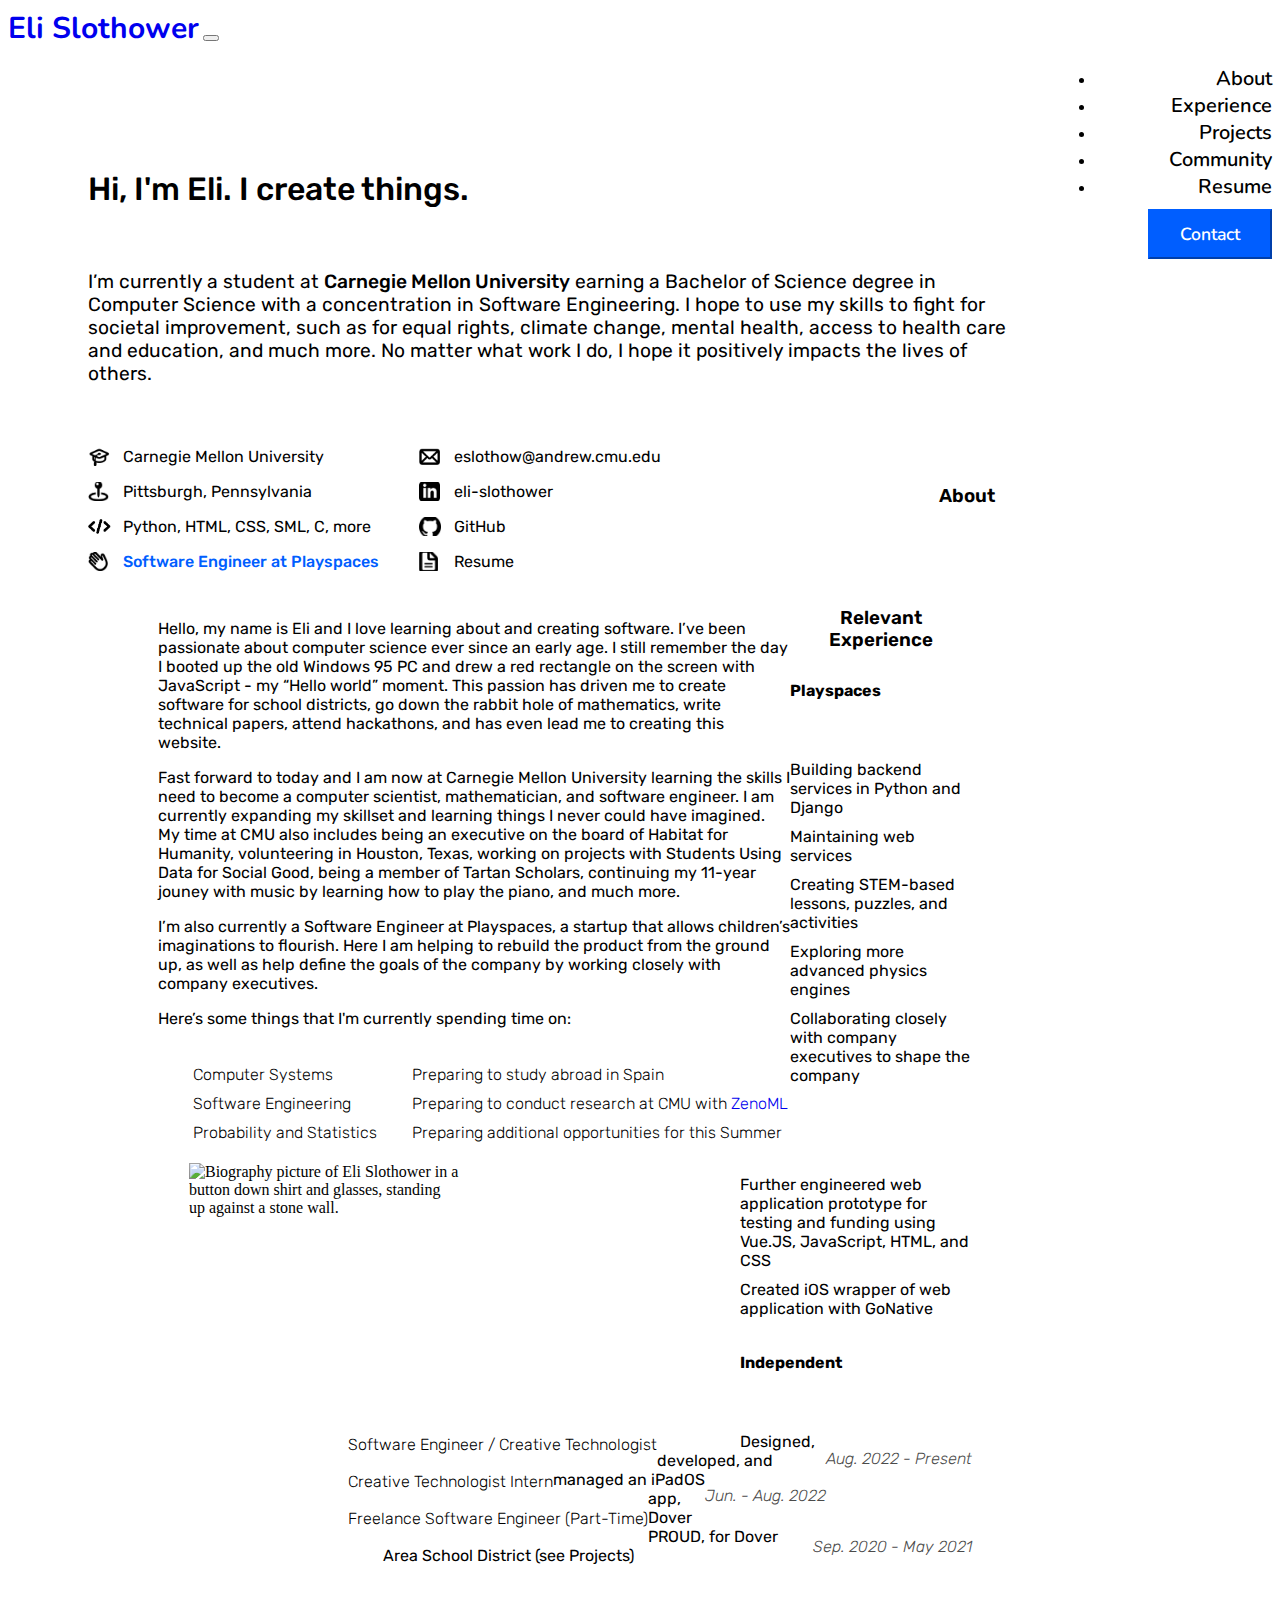
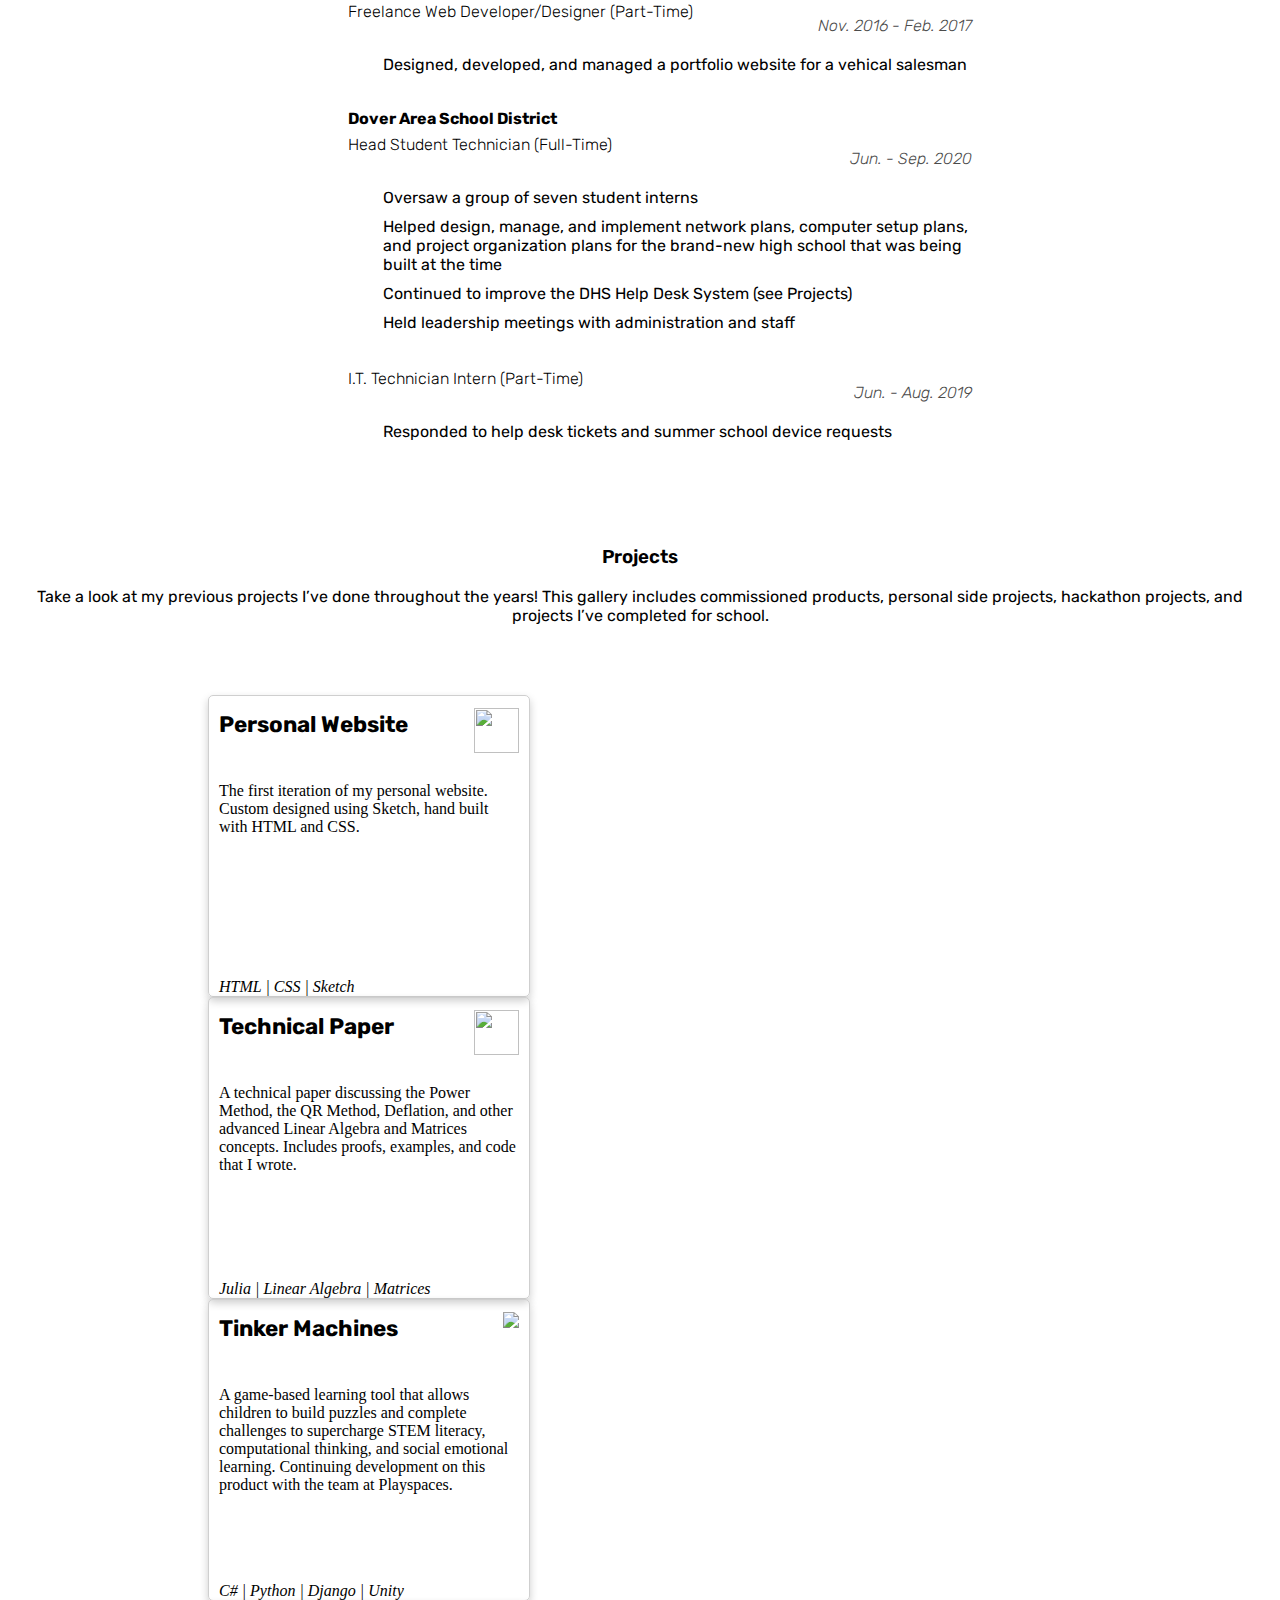
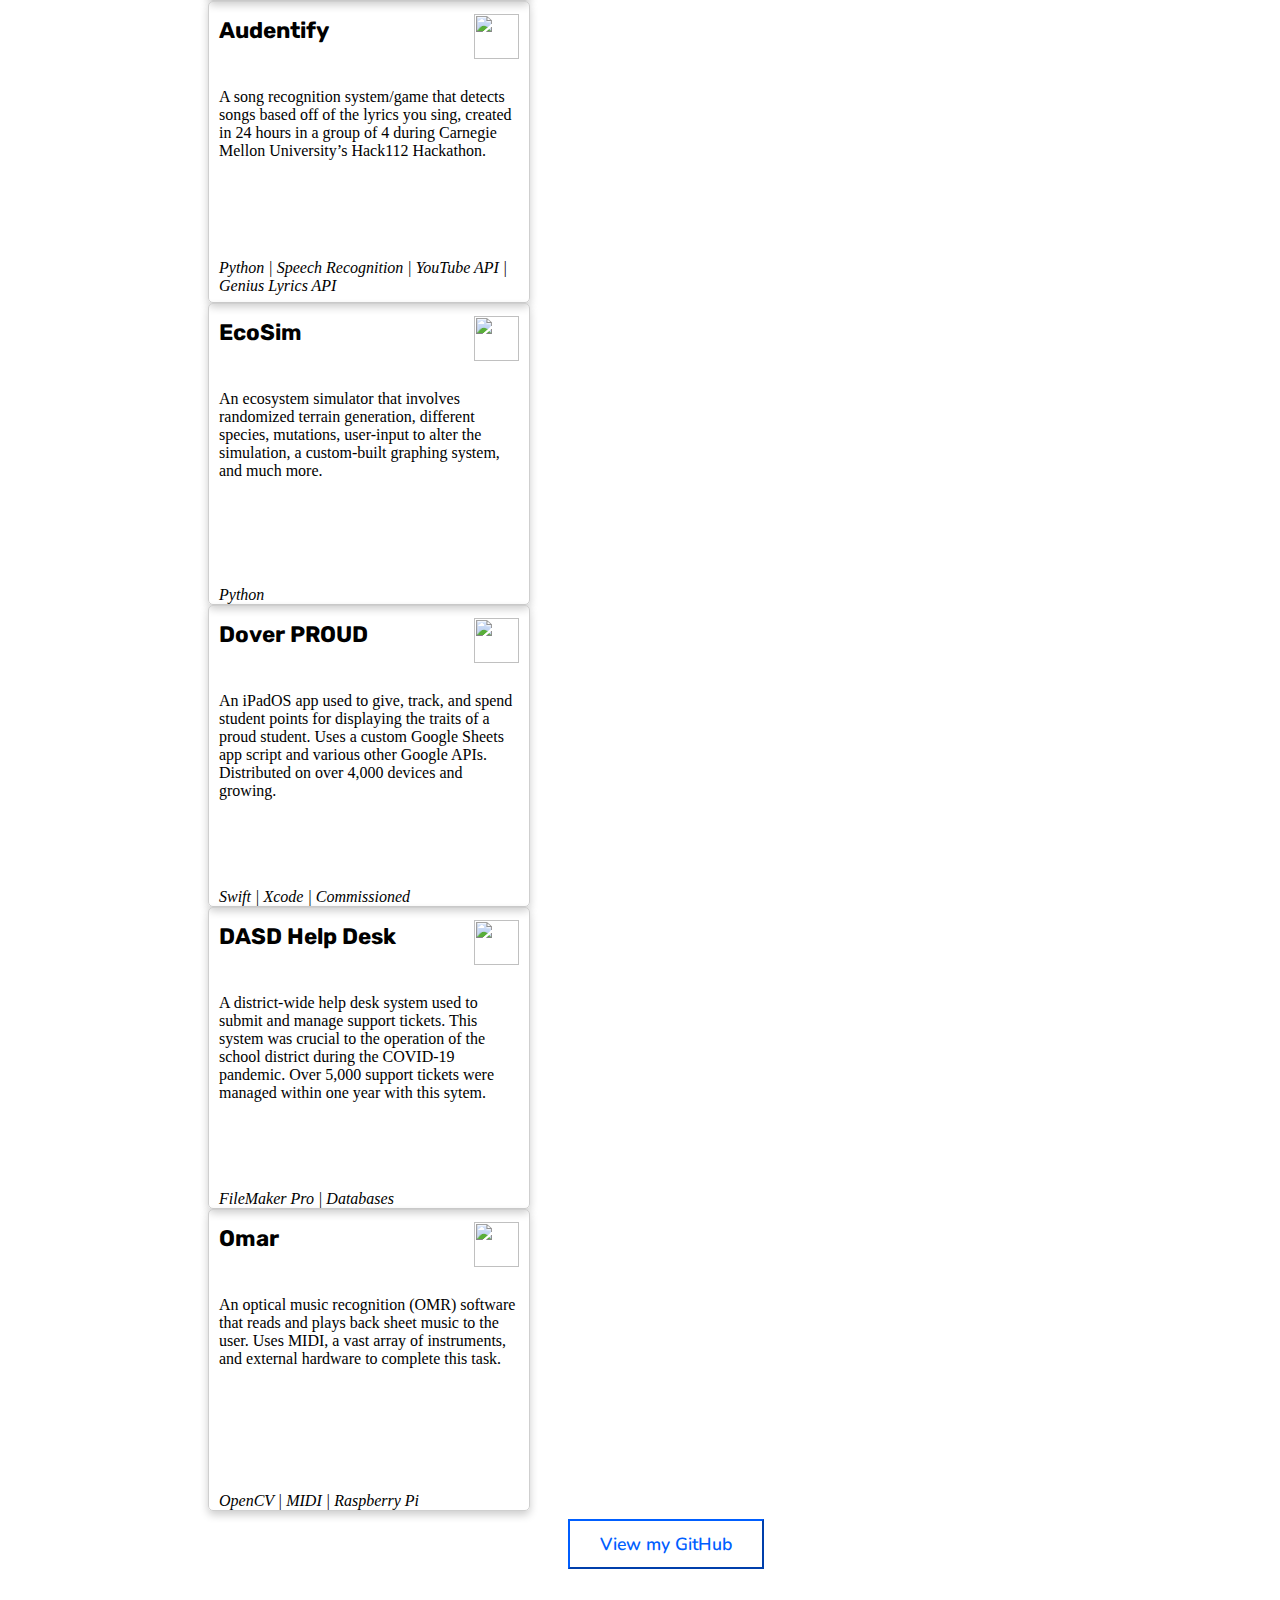
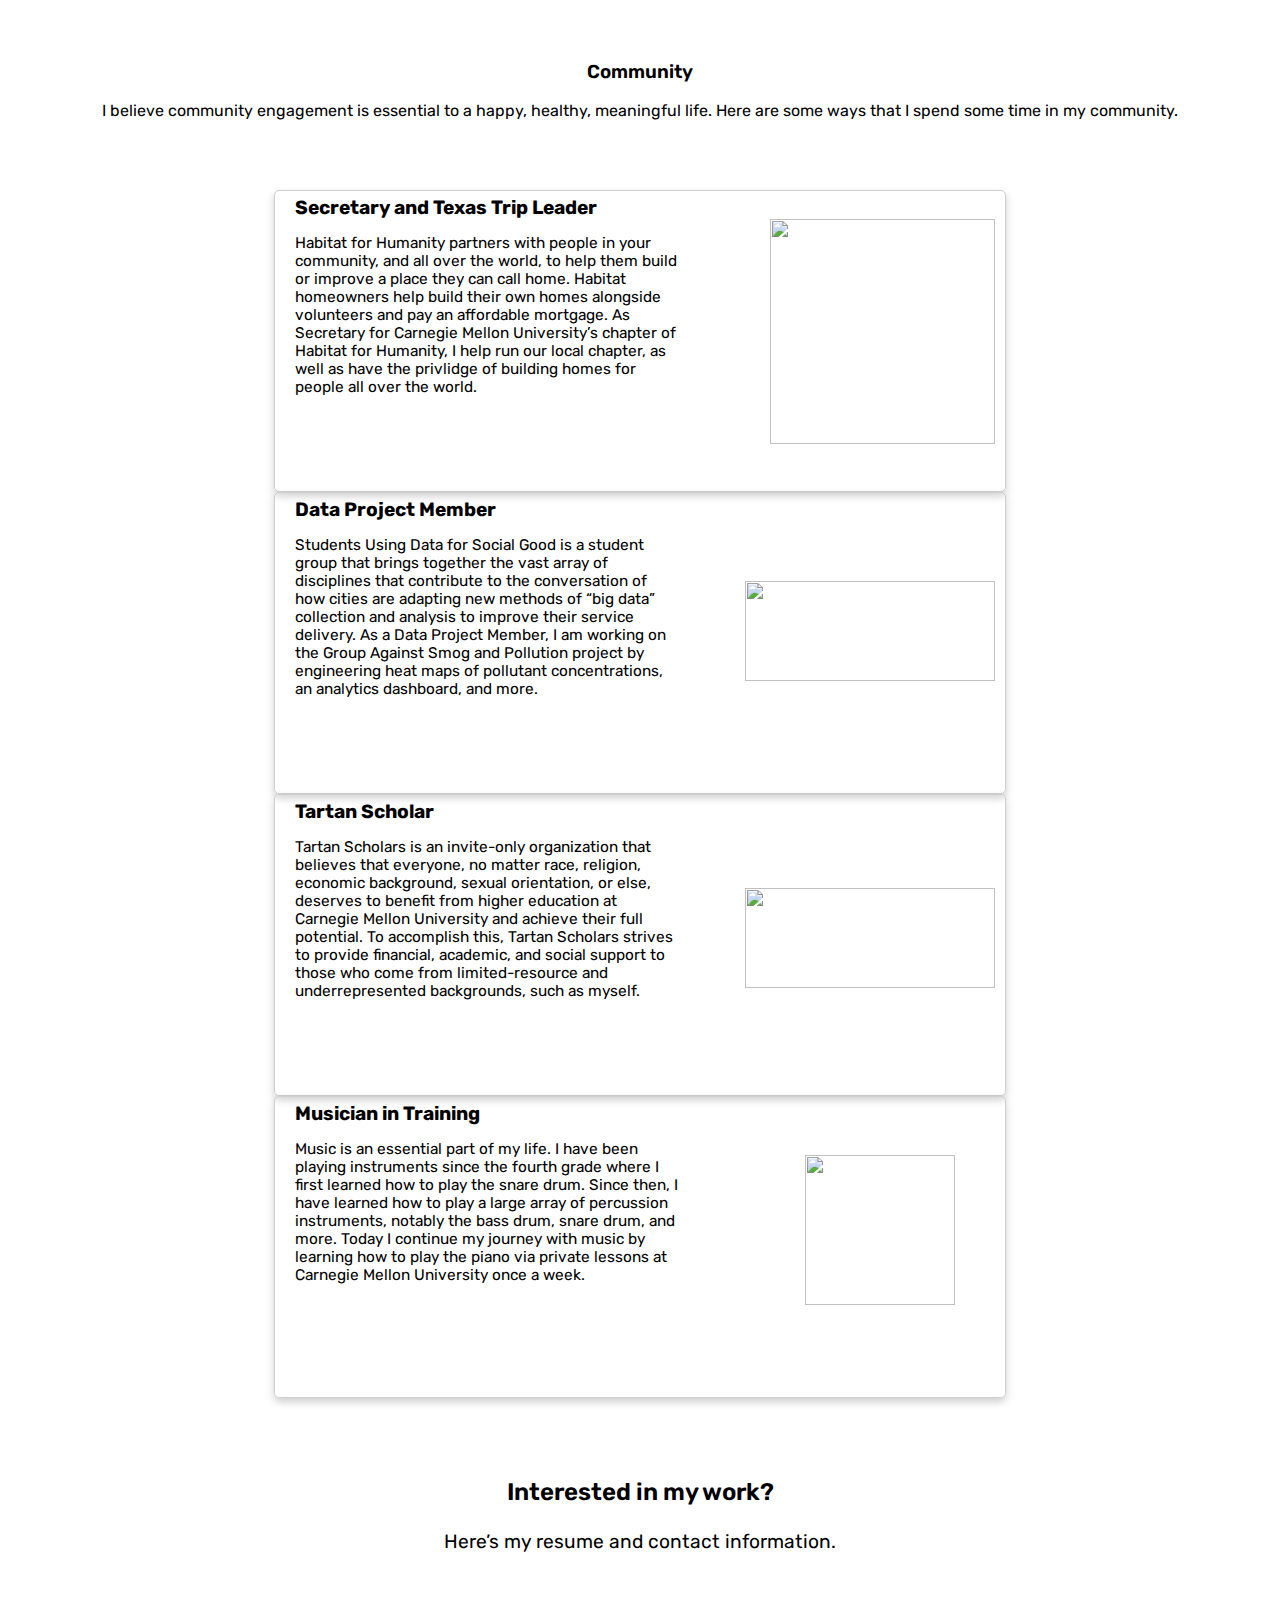
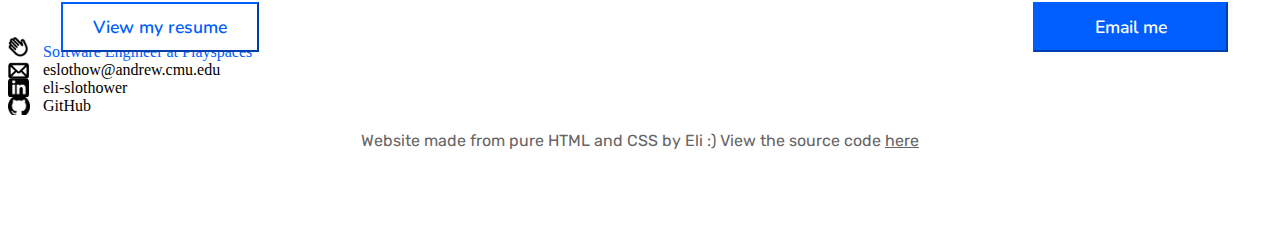
==== commit a9a296b7: "Updated 'what I'm learning' section" ====
--- a/index.html
+++ b/index.html
@@ -97,19 +97,19 @@
             </div>
             <div class="row" id="bio">
                 <div id="about-words">
-                    <p class="about-p">Hello! My name is Eli and I love learning about and creating software. I’ve been passionate about computer science ever since an early age. I still remember the day I booted up the old Windows 95 PC and drew a red rectangle on the screen with JavaScript - my “Hello world” moment. This passion has driven me to create software for school districts, manage student interns for a summer internship program, tutor students in mathematics, and has even lead me to creating this website!</p>
-                    <p class="about-p">Fast forward to today and I am now at Carnegie Mellon University learning the skills I need to become a computer scientist, mathematician, and software engineer. I am currently expanding my skillset and learning things I never could have imagined. My time at CMU also includes continuing my 11-year jouney with music by learning how to play the piano, being an executive on the board of Habitat for Humanity, as well as on the board of Technovation, working on projects with Students Using Data for Social Good, being a member of Tartan Scholars, and much more.</p>
-                    <p class="about-p">I’m also currently a Software Engineer at Playspaces, a startup that allows children’s imaginations to flourish. Here I am helping to rebuild the product from the ground up using Unity C#, and Python, as well as help define the goals of the company by working closely with company executives.</p>
-                    <p class="about-p">Here’s some topics that I’m currently learning:</p>
+                    <p class="about-p">Hello, my name is Eli and I love learning about and creating software. I’ve been passionate about computer science ever since an early age. I still remember the day I booted up the old Windows 95 PC and drew a red rectangle on the screen with JavaScript - my “Hello world” moment. This passion has driven me to create software for school districts, go down the rabbit hole of mathematics, write technical papers, attend hackathons, and has even lead me to creating this website.</p>
+                    <p class="about-p">Fast forward to today and I am now at Carnegie Mellon University learning the skills I need to become a computer scientist, mathematician, and software engineer. I am currently expanding my skillset and learning things I never could have imagined. My time at CMU also includes being an executive on the board of Habitat for Humanity, volunteering in Houston, Texas, working on projects with Students Using Data for Social Good, being a member of Tartan Scholars, continuing my 11-year jouney with music by learning how to play the piano, and much more.</p>
+                    <p class="about-p">I’m also currently a Software Engineer at Playspaces, a startup that allows children’s imaginations to flourish. Here I am helping to rebuild the product from the ground up, as well as help define the goals of the company by working closely with company executives.</p>
+                    <p class="about-p">Here’s some things that I'm currently spending time on:</p>
                     <ul id="about-learning-left">
                         <li class="bullet">Computer Systems</li>
-                        <li class="bullet">Calculus in Three Dimensions</li>
+                        <li class="bullet">Software Engineering</li>
                         <li class="bullet">Probability and Statistics</li>
                     </ul>
-                    <ul id="about-learning-right">
-                        <li class="bullet">Advanced Python Skills</li>
-                        <li class="bullet">Unity/C#</li>
-                        <li class="bullet">Django</li>
+                    <ul id="about-learning-right" style="padding-left: 0px !important;">
+                        <li class="bullet">Preparing to study abroad in Spain</li>
+                        <li class="bullet">Preparing to conduct research at CMU with <a href="https://zenoml.com" target="_blank">ZenoML</a></li>
+                        <li class="bullet">Preparing additional opportunities for this Summer</li>
                     </ul>
                 </div>
                 <div id="bioPicContainer">
@@ -130,8 +130,8 @@
                             <p class="job-position">Software Engineer / Creative Technologist  </p>
                             <p class="job-dates">Aug. 2022 - Present</p>
                         </div>
-                        <li class="bullet">Reengineering codebase in C# and Unity</li>
                         <li class="bullet">Building backend services in Python and Django</li>
+                        <li class="bullet">Maintaining web services</li>
                         <li class="bullet">Creating STEM-based lessons, puzzles, and activities</li>
                         <li class="bullet">Exploring more advanced physics engines</li>
                         <li class="bullet">Collaborating closely with company executives to shape the company</li>
@@ -281,7 +281,7 @@
                 <a href="https://tartanconnect.cmu.edu/habitat/home/" class="community-tile-link" target="_blank">
                     <div class="community-tile" id="habitat-tile">
                         <div class="community-tile-details">
-                            <p class="community-tile-header">Secretary</p>
+                            <p class="community-tile-header">Secretary and Texas Trip Leader</p>
                             <p class="community-tile-description">Habitat for Humanity partners with people in your community, and all over the world, to help them build or improve a place they can call home. Habitat homeowners help build their own homes alongside volunteers and pay an affordable mortgage. As Secretary for Carnegie Mellon University’s chapter of Habitat for Humanity, I help run our local chapter, as well as have the privlidge of building homes for people all over the world.</p> 
                             <img src="/assets/images/habitat.jpg" width="225px" height="225px" style="padding-bottom: 15px;" class="community-img">
                         </div>
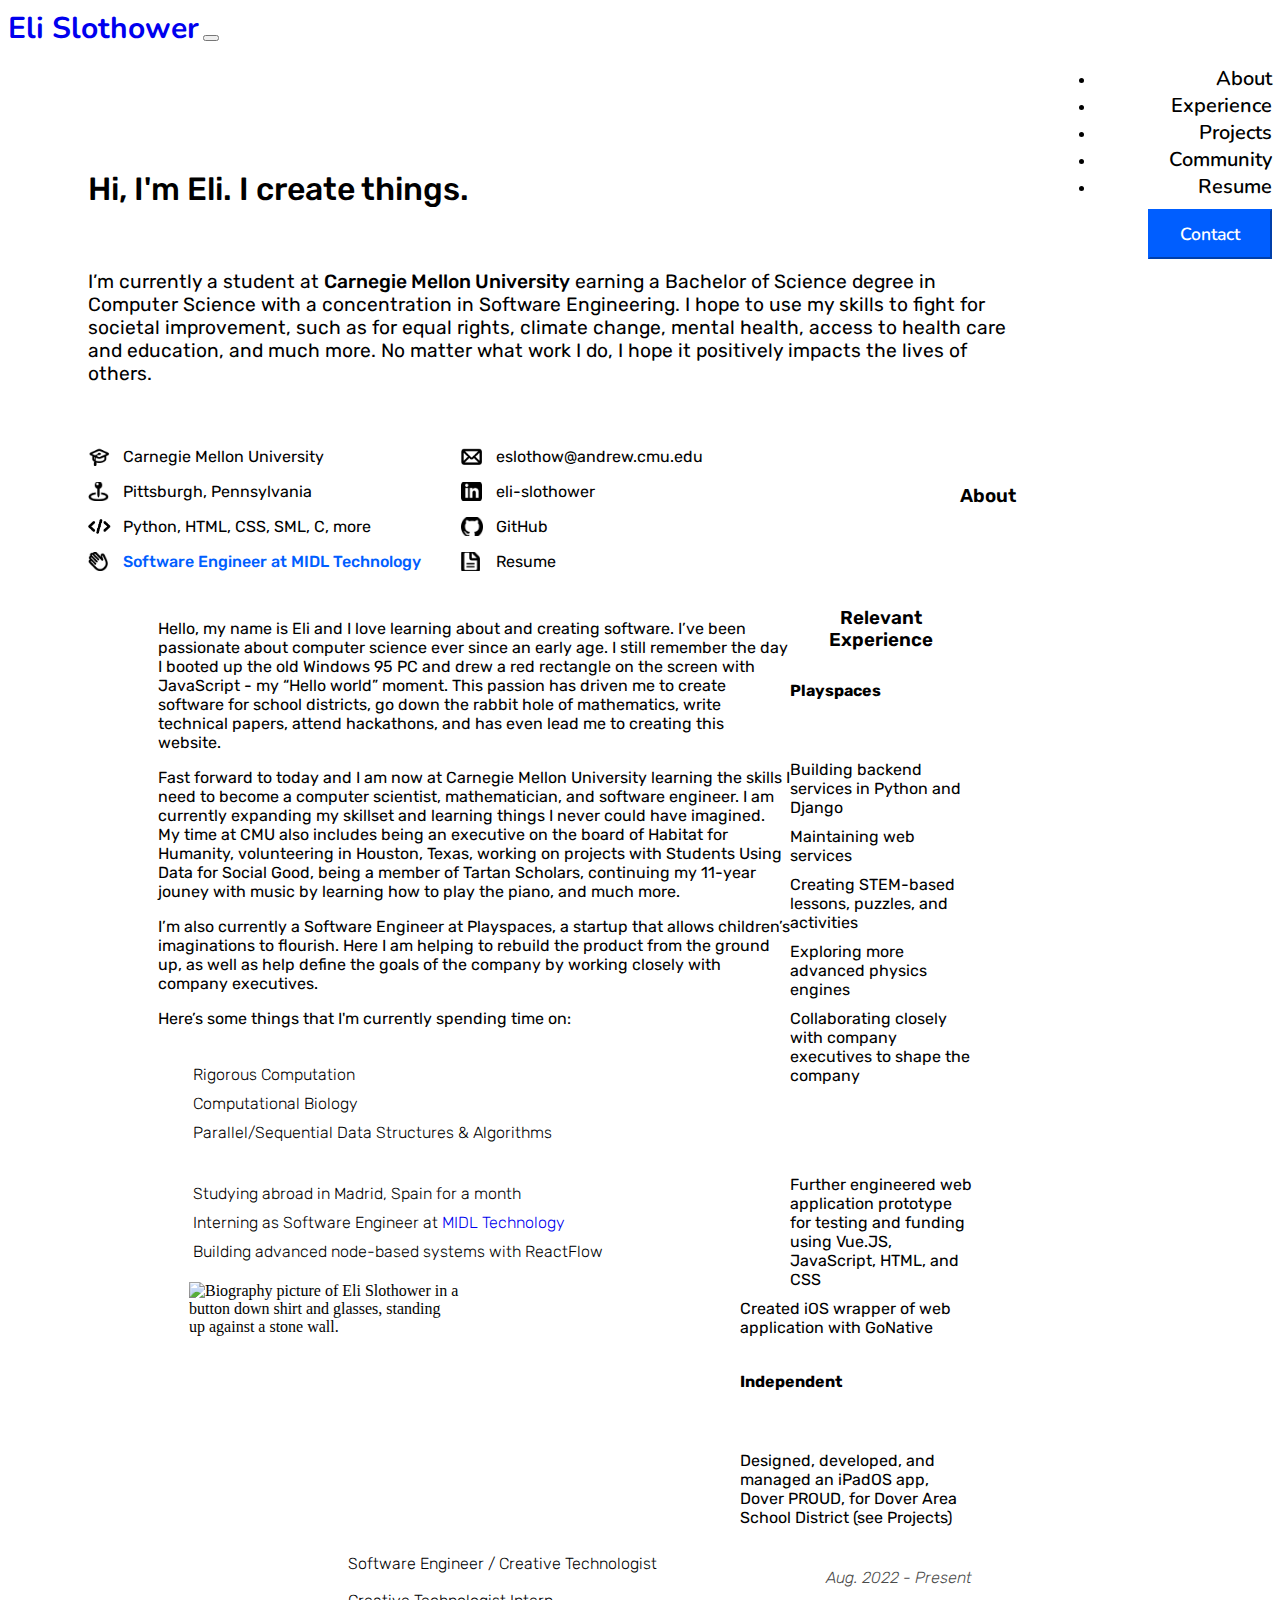
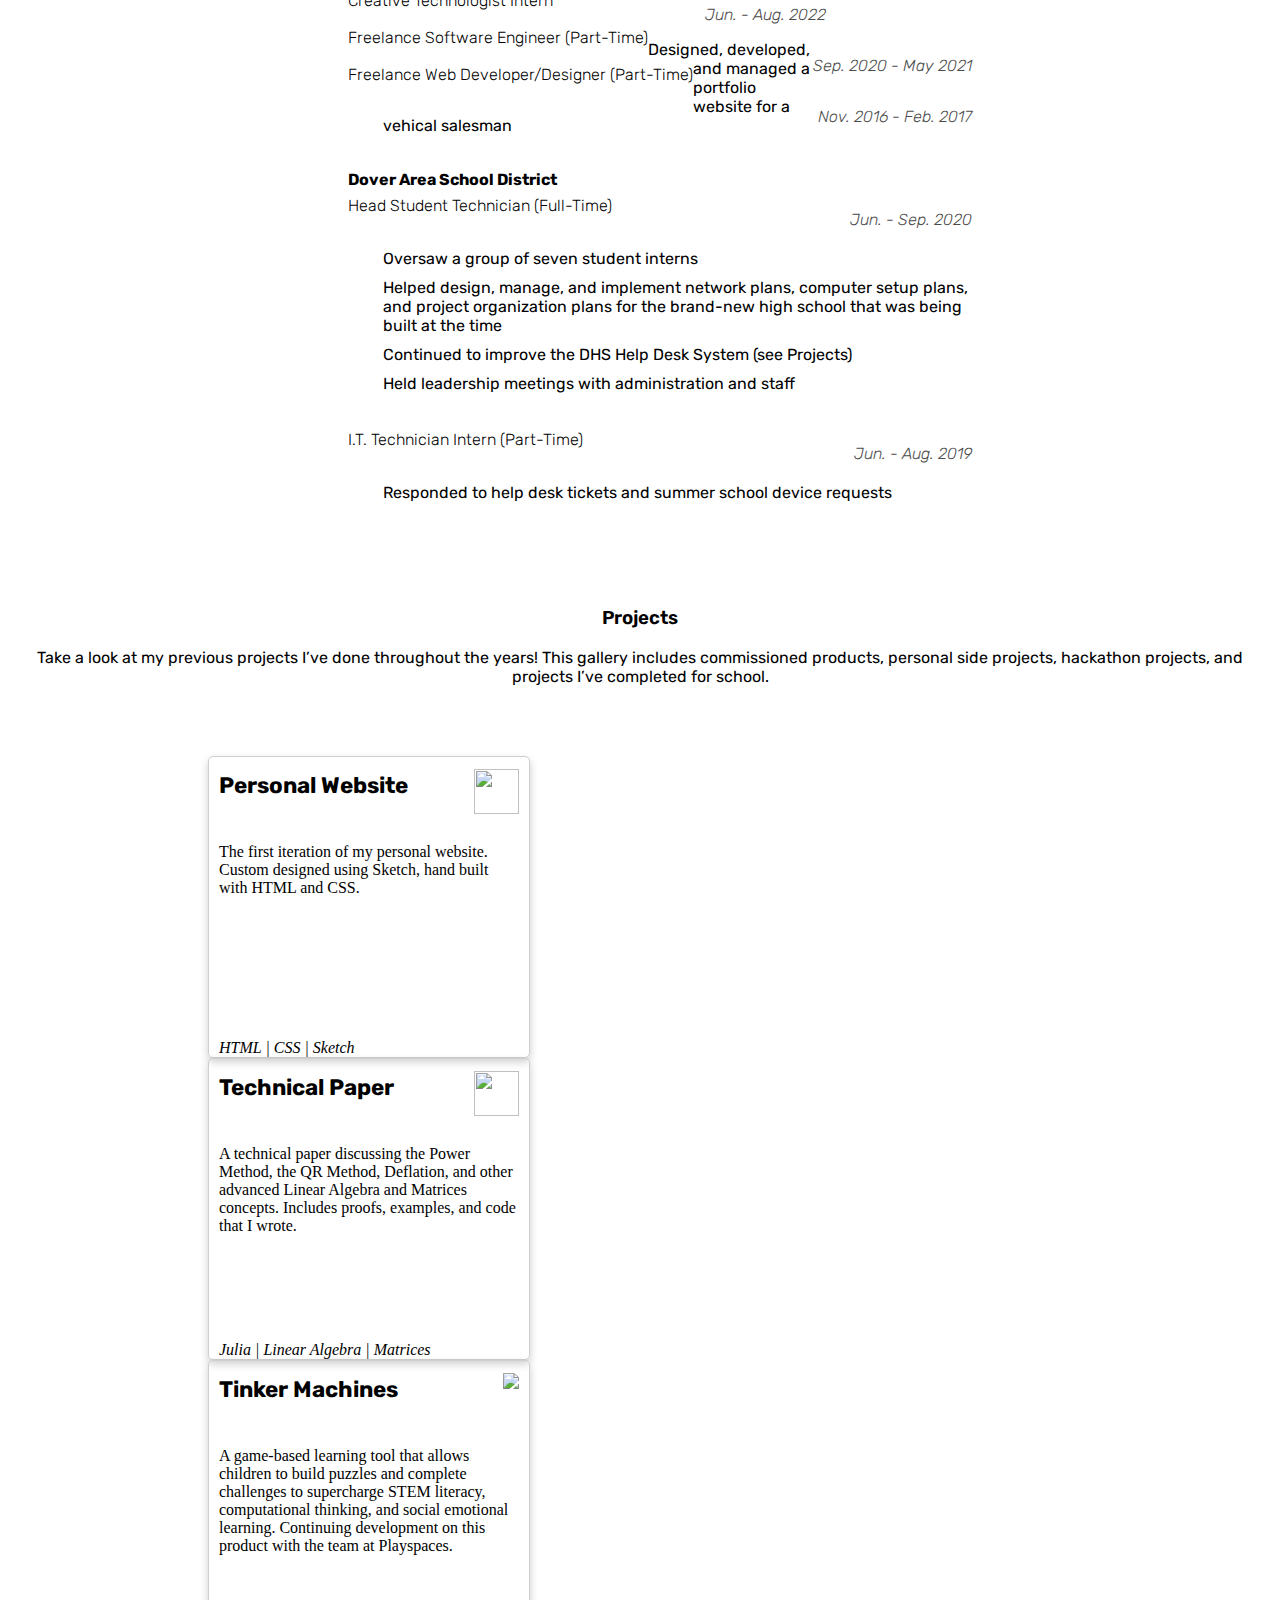
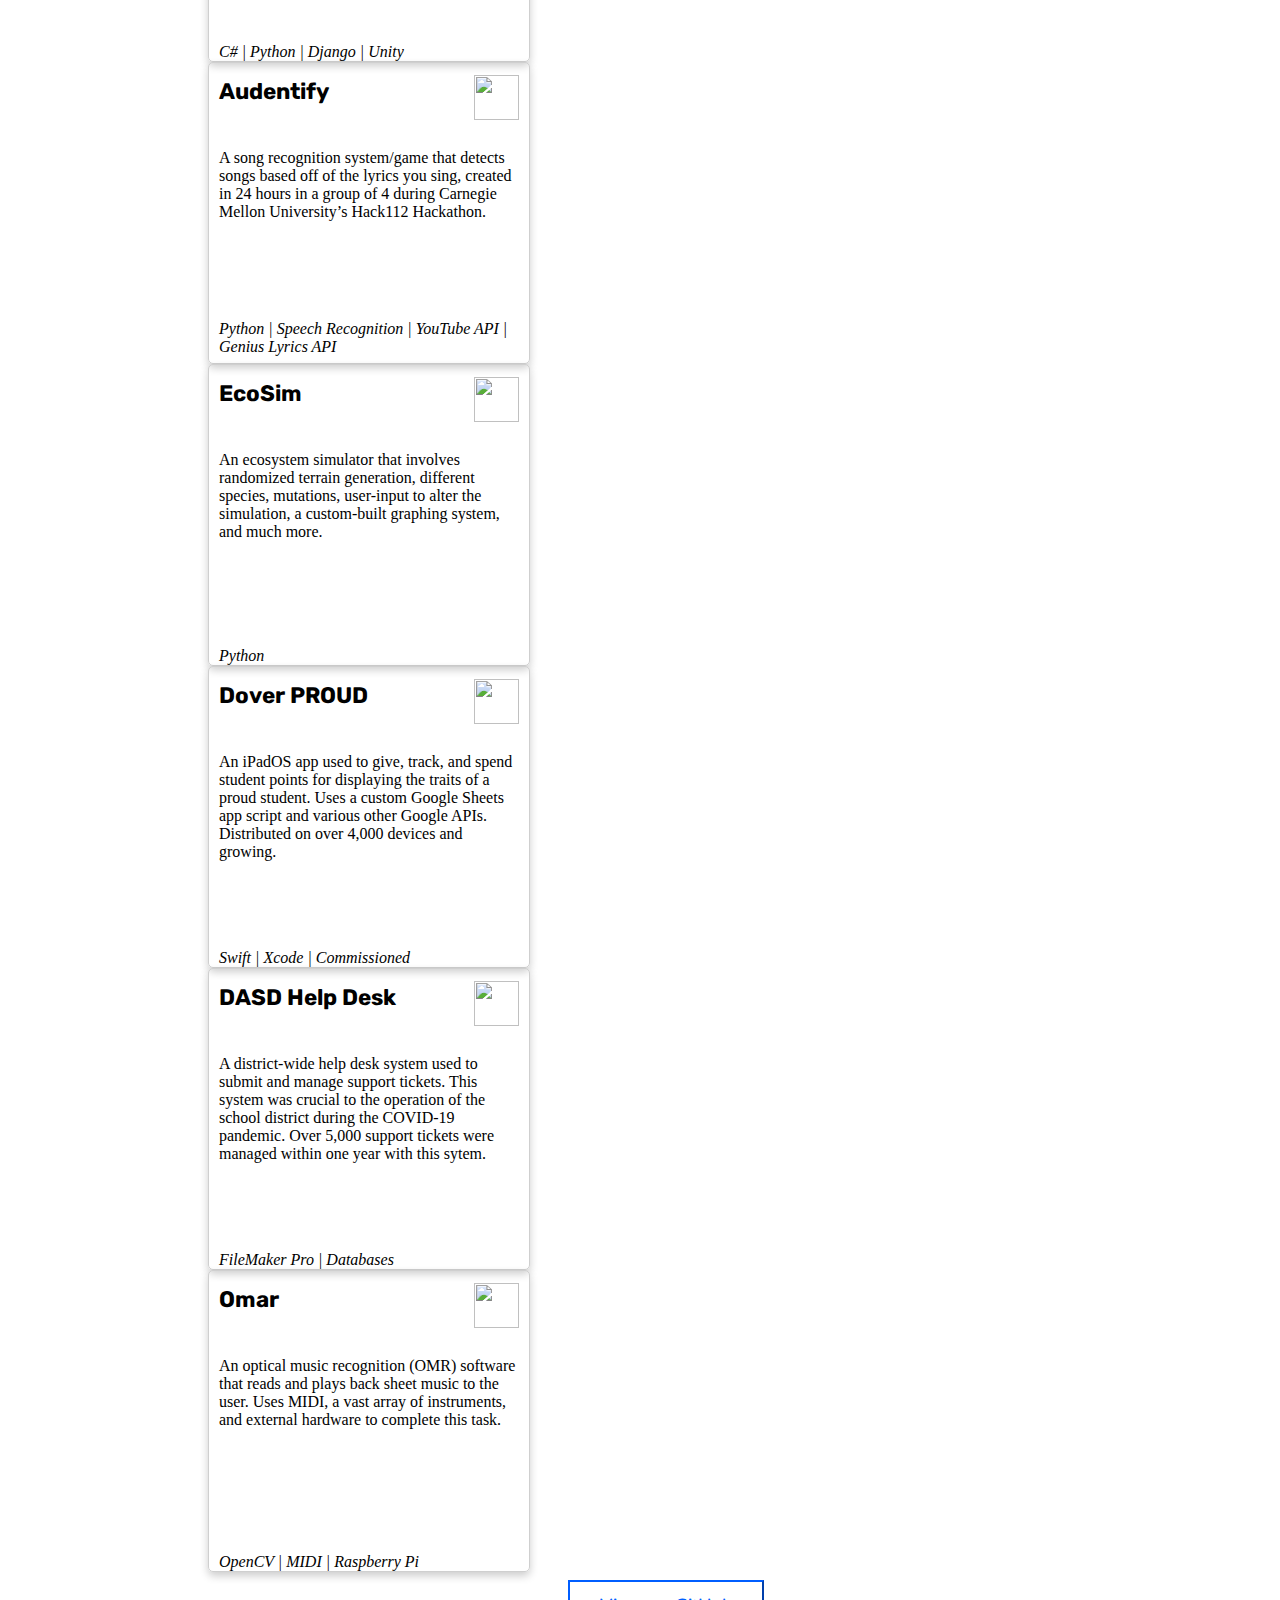
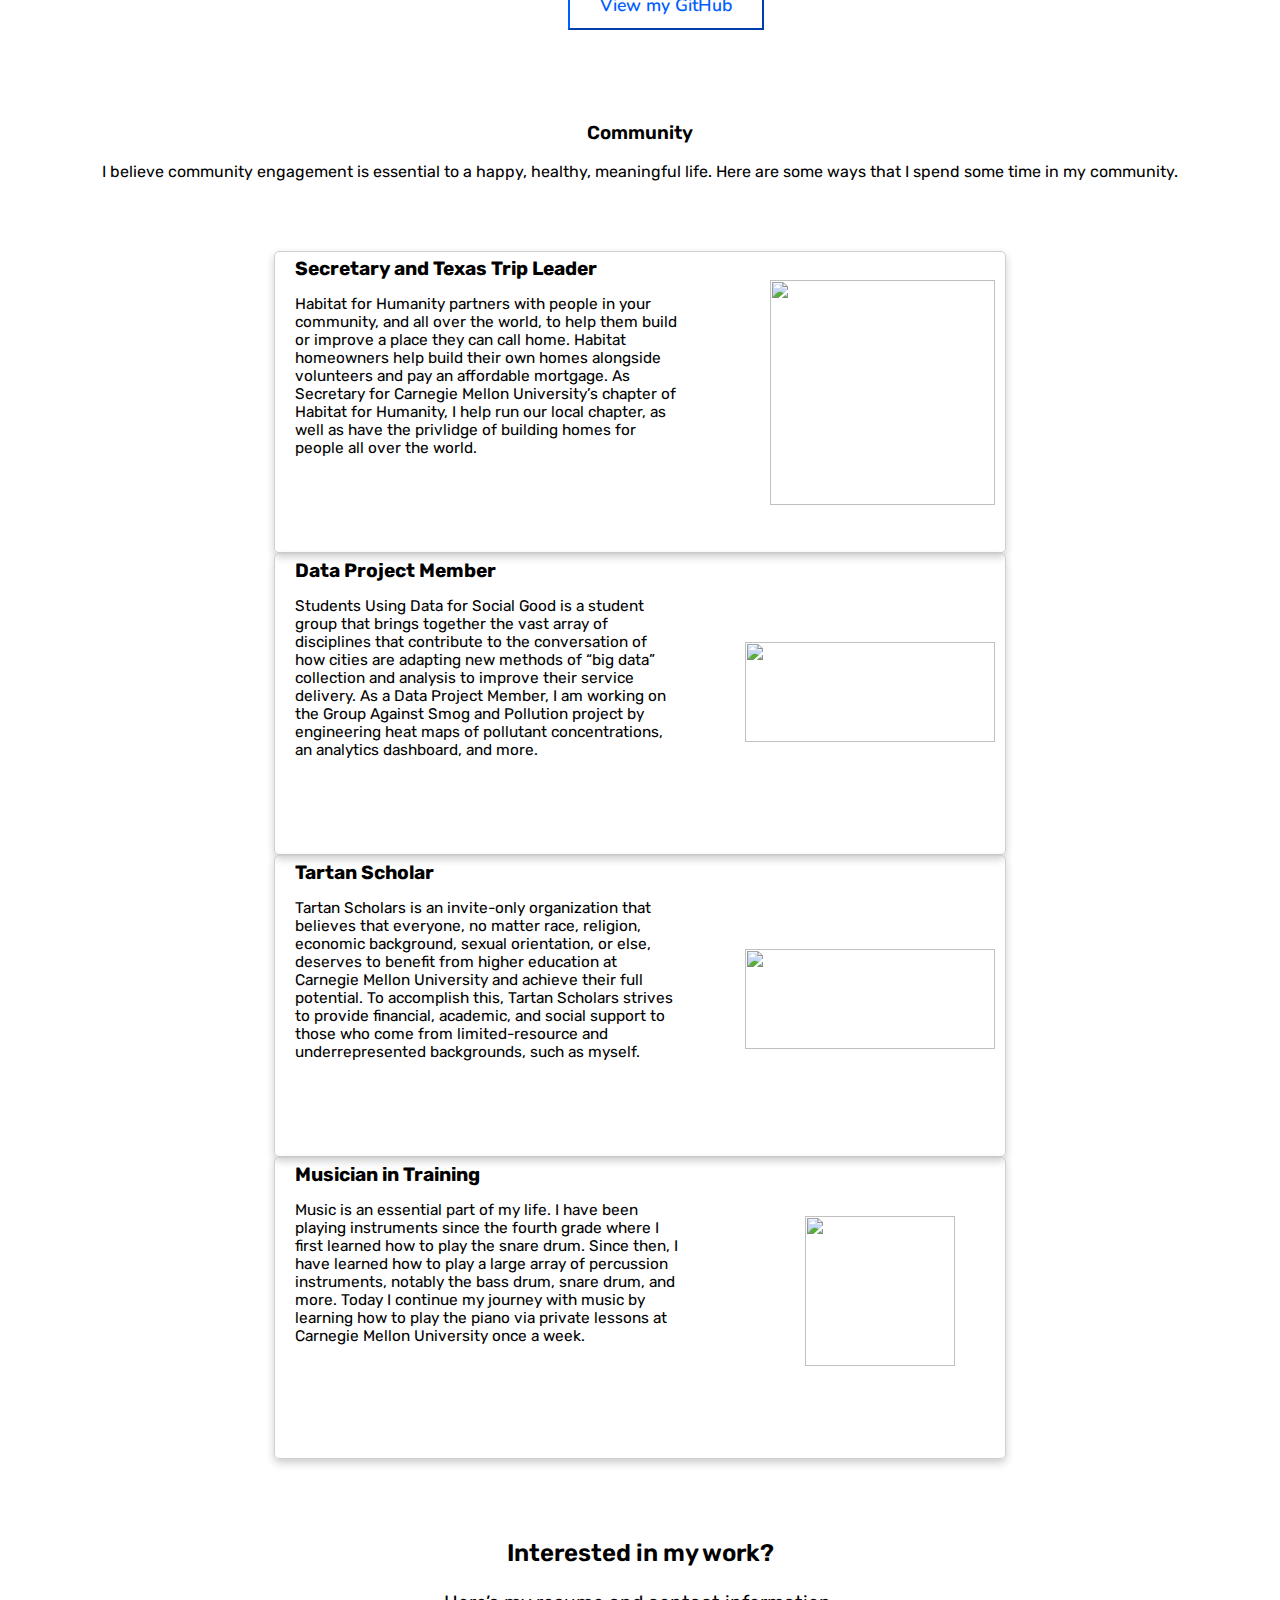
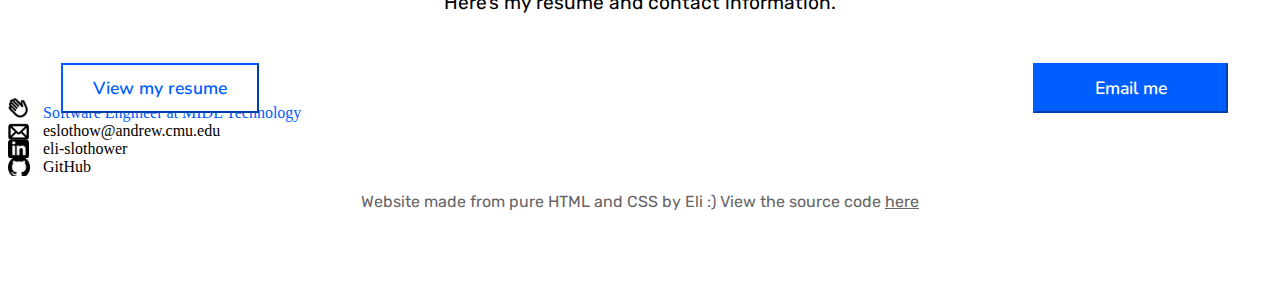
==== commit 76e07713: "Updated what I'm learning" ====
--- a/index.html
+++ b/index.html
@@ -70,7 +70,7 @@
                             <p>Python, HTML, CSS, SML, C, more</p>
                         </li>
                         <li id="job-search">
-                            <p class="attention"><a class="attention" href="https://www.playspaces.co" target="_blank">Software Engineer at Playspaces</a></p>
+                            <p class="attention"><a class="attention" href="https://www.gomidl.com" target="_blank">Software Engineer at MIDL Technology</a></p>
                         </li>
                     </ul>
                     <ul id="second-fact-col">
@@ -102,18 +102,18 @@
                     <p class="about-p">I’m also currently a Software Engineer at Playspaces, a startup that allows children’s imaginations to flourish. Here I am helping to rebuild the product from the ground up, as well as help define the goals of the company by working closely with company executives.</p>
                     <p class="about-p">Here’s some things that I'm currently spending time on:</p>
                     <ul id="about-learning-left">
-                        <li class="bullet">Computer Systems</li>
-                        <li class="bullet">Software Engineering</li>
-                        <li class="bullet">Probability and Statistics</li>
+                        <li class="bullet">Rigorous Computation</li>
+                        <li class="bullet">Computational Biology</li>
+                        <li class="bullet">Parallel/Sequential Data Structures & Algorithms</li>
                     </ul>
                     <ul id="about-learning-right" style="padding-left: 0px !important;">
-                        <li class="bullet">Preparing to study abroad in Spain</li>
-                        <li class="bullet">Preparing to conduct research at CMU with <a href="https://zenoml.com" target="_blank">ZenoML</a></li>
-                        <li class="bullet">Preparing additional opportunities for this Summer</li>
+                        <li class="bullet">Studying abroad in Madrid, Spain for a month</li>
+                        <li class="bullet">Interning as Software Engineer at <a href="https://www.gomidl.com" target="_blank">MIDL Technology</a></li>
+                        <li class="bullet">Building advanced node-based systems with ReactFlow</li>
                     </ul>
                 </div>
                 <div id="bioPicContainer">
-                    <img src="assets/images/bioPictureRounded.jpg" alt="Biography picture of Eli Slothower in a button down shirt and glasses, standing up against a stone wall." id="bioPic">
+                    <img src="assets/images/eli-art-rounded.png" alt="Biography picture of Eli Slothower in a button down shirt and glasses, standing up against a stone wall." id="bioPic">
                 </div>
             </div>
         </div>
@@ -351,7 +351,7 @@
                 <a href="mailto:eslothow@andrew.cmu.edu" style="width: 290px;"><button type="button" class="btn btn-primary" id="btn-email-override"></button></a>
             </div>
             <div class="row" id="socials">
-                <p class="attention fit-content disappear" id="job-search"><a class="attention" href="https://www.playspaces.co" target="_blank" class="black disappear">Software Engineer at Playspaces</a></p>
+                <p class="attention fit-content disappear" id="job-search"><a class="attention" href="https://www.gomidl.com" target="_blank" class="black disappear">Software Engineer at MIDL Technology</a></p>
                 <a href="mailto:eslothow@andrew.cmu.edu" class="black fit"><p class="fit-content footer-icon" id="email"><a href="mailto:eslothow@andrew.cmu.edu" class="black disappear">eslothow@andrew.cmu.edu</a></p></a>
                 <a href="https://www.linkedin.com/in/eli-slothower" target="_blank" class="black fit"><p class="fit-content footer-icon" id="linkedin"><a href="https://www.linkedin.com/in/eli-slothower" target="_blank" class="black disappear">eli-slothower</a></p></a>
                 <a href="https://github.com/eslothower" target="_blank" class="black fit"><p class="fit-content footer-icon" id="github"><a href="https://github.com/eslothower" target="_blank" class="black disappear">GitHub</a></p></a>
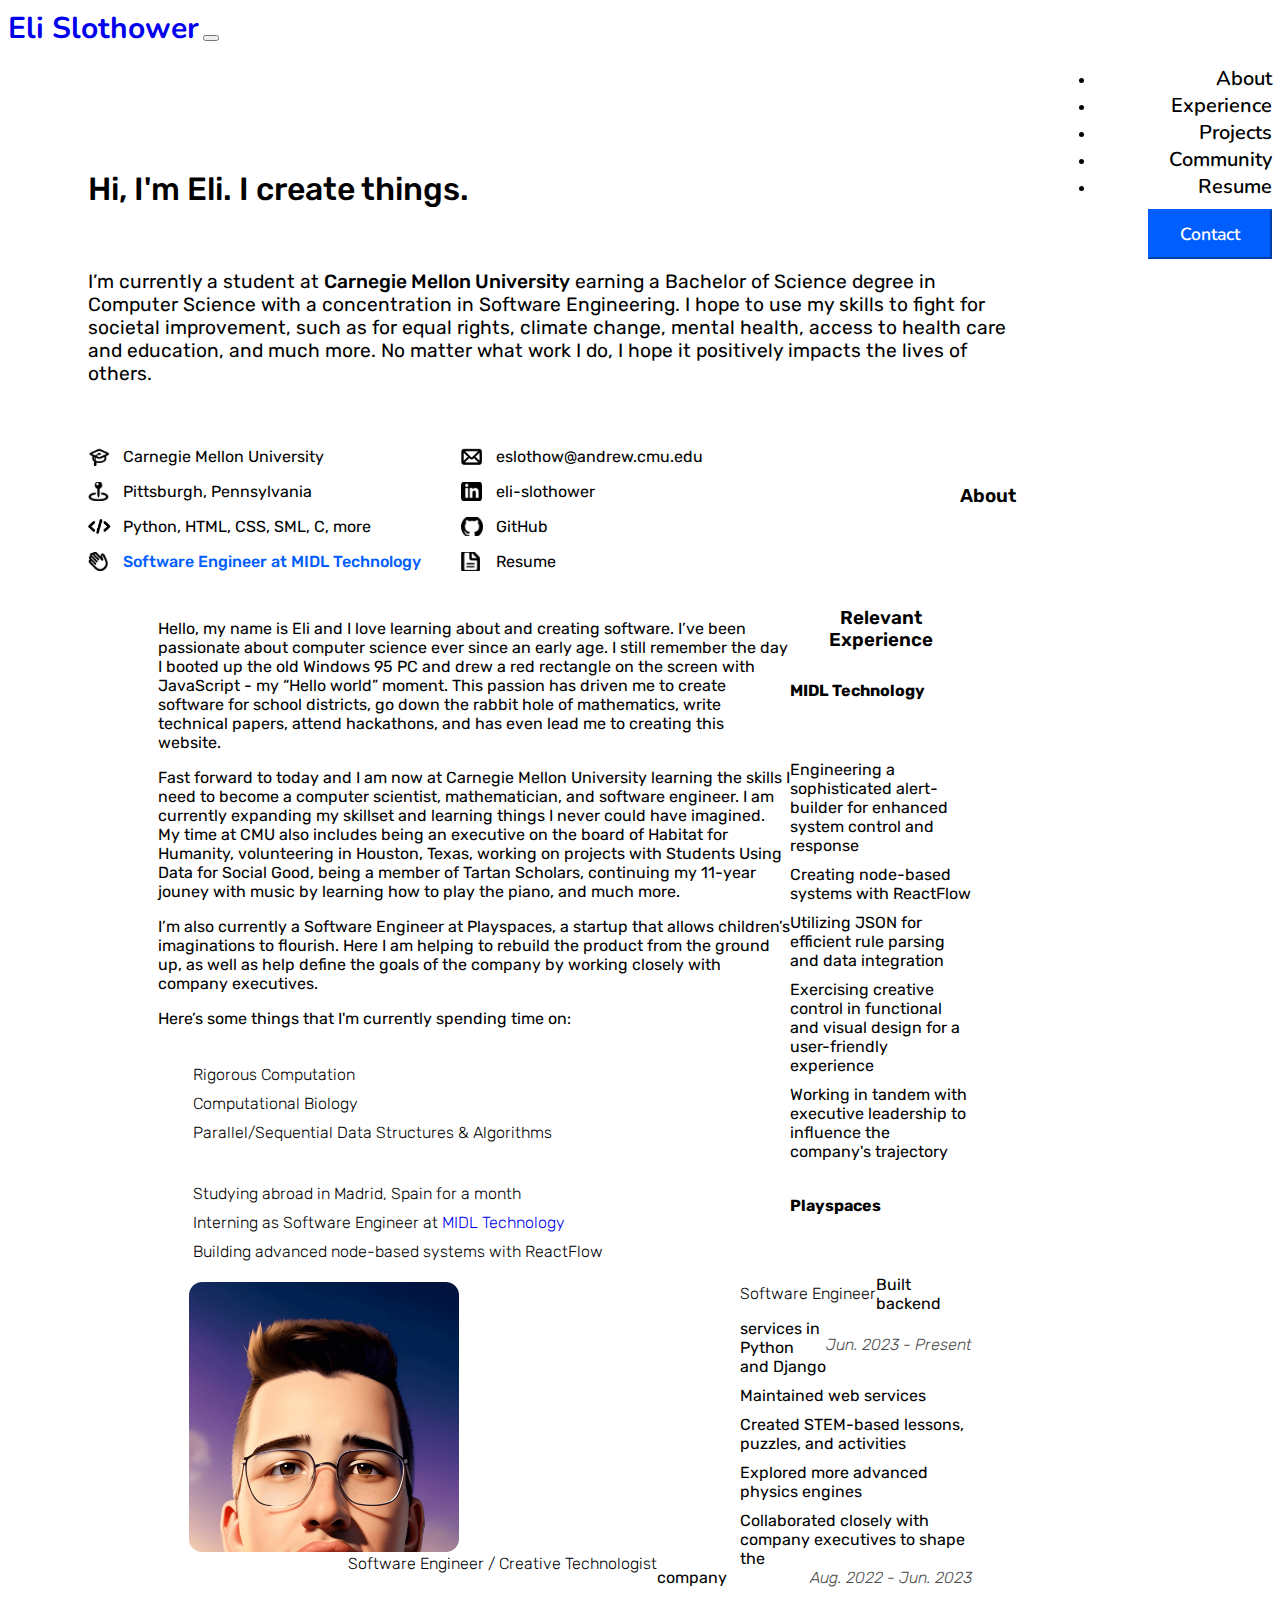
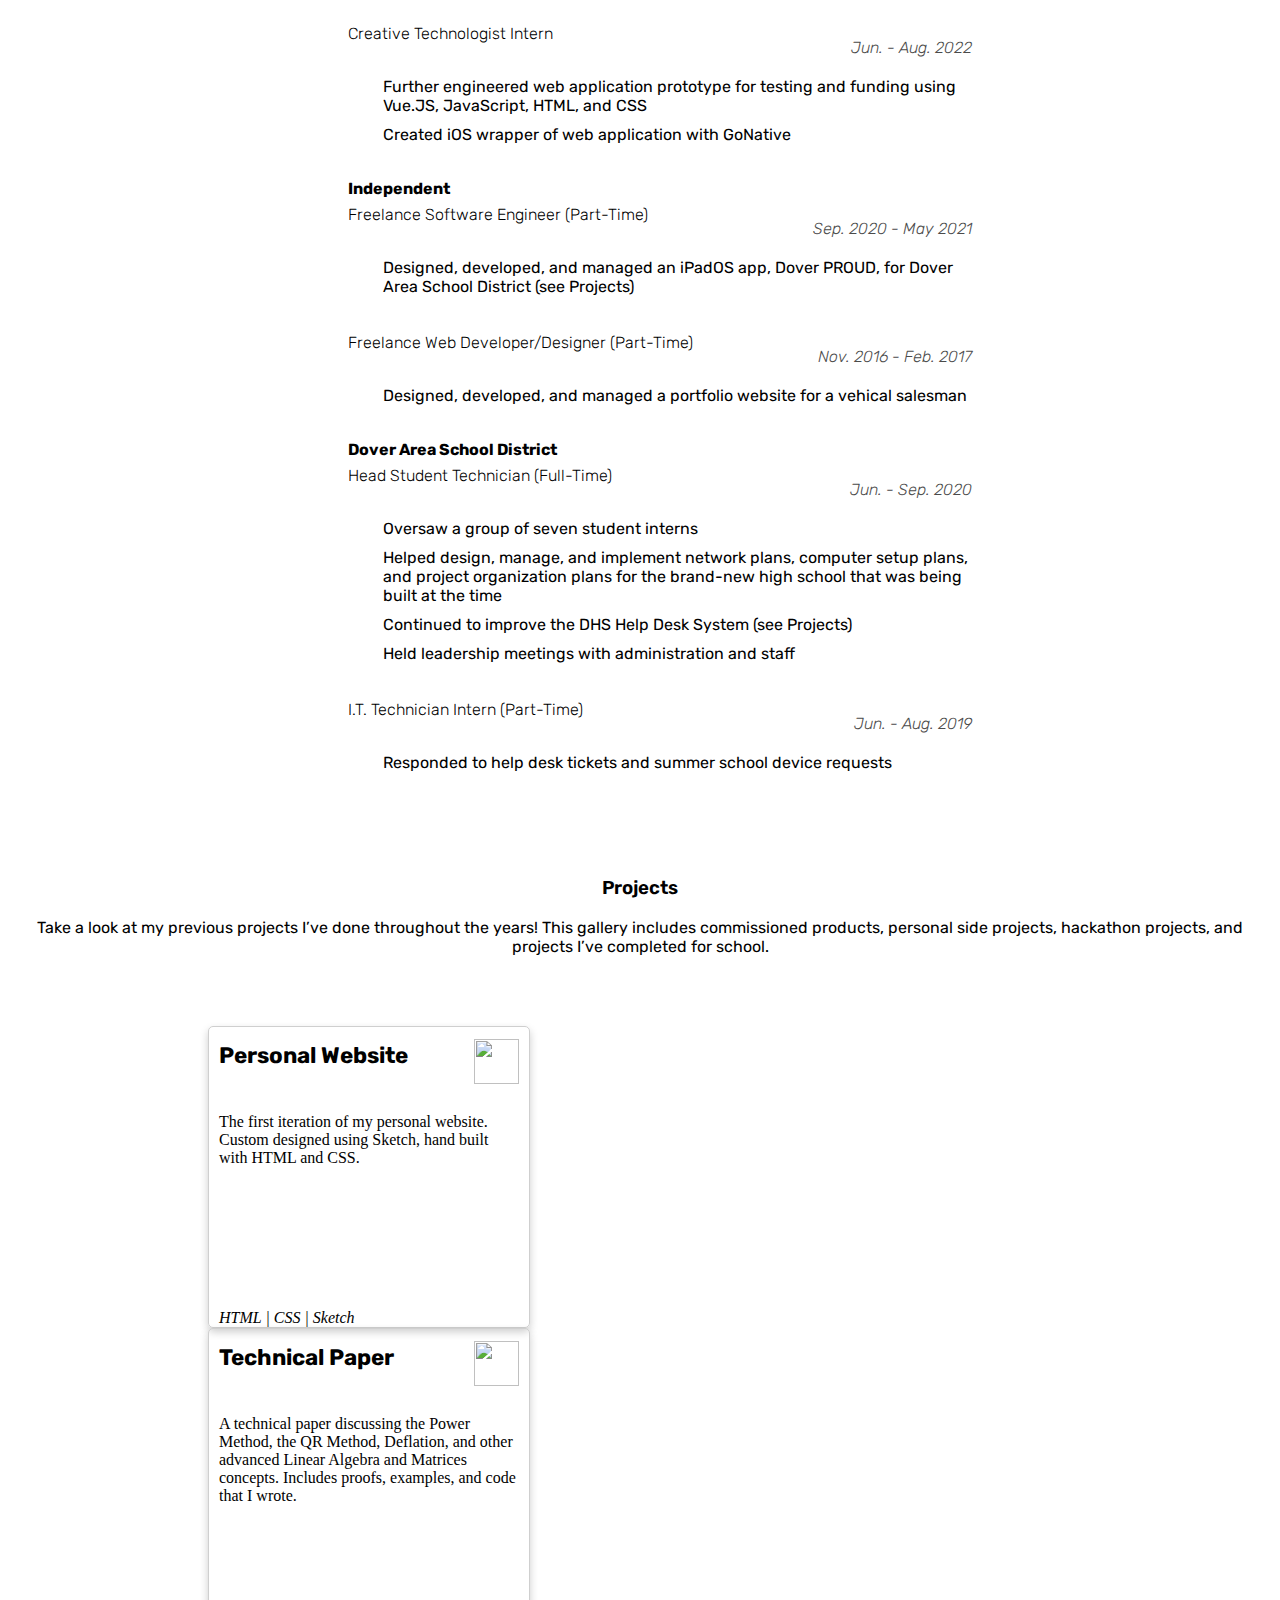
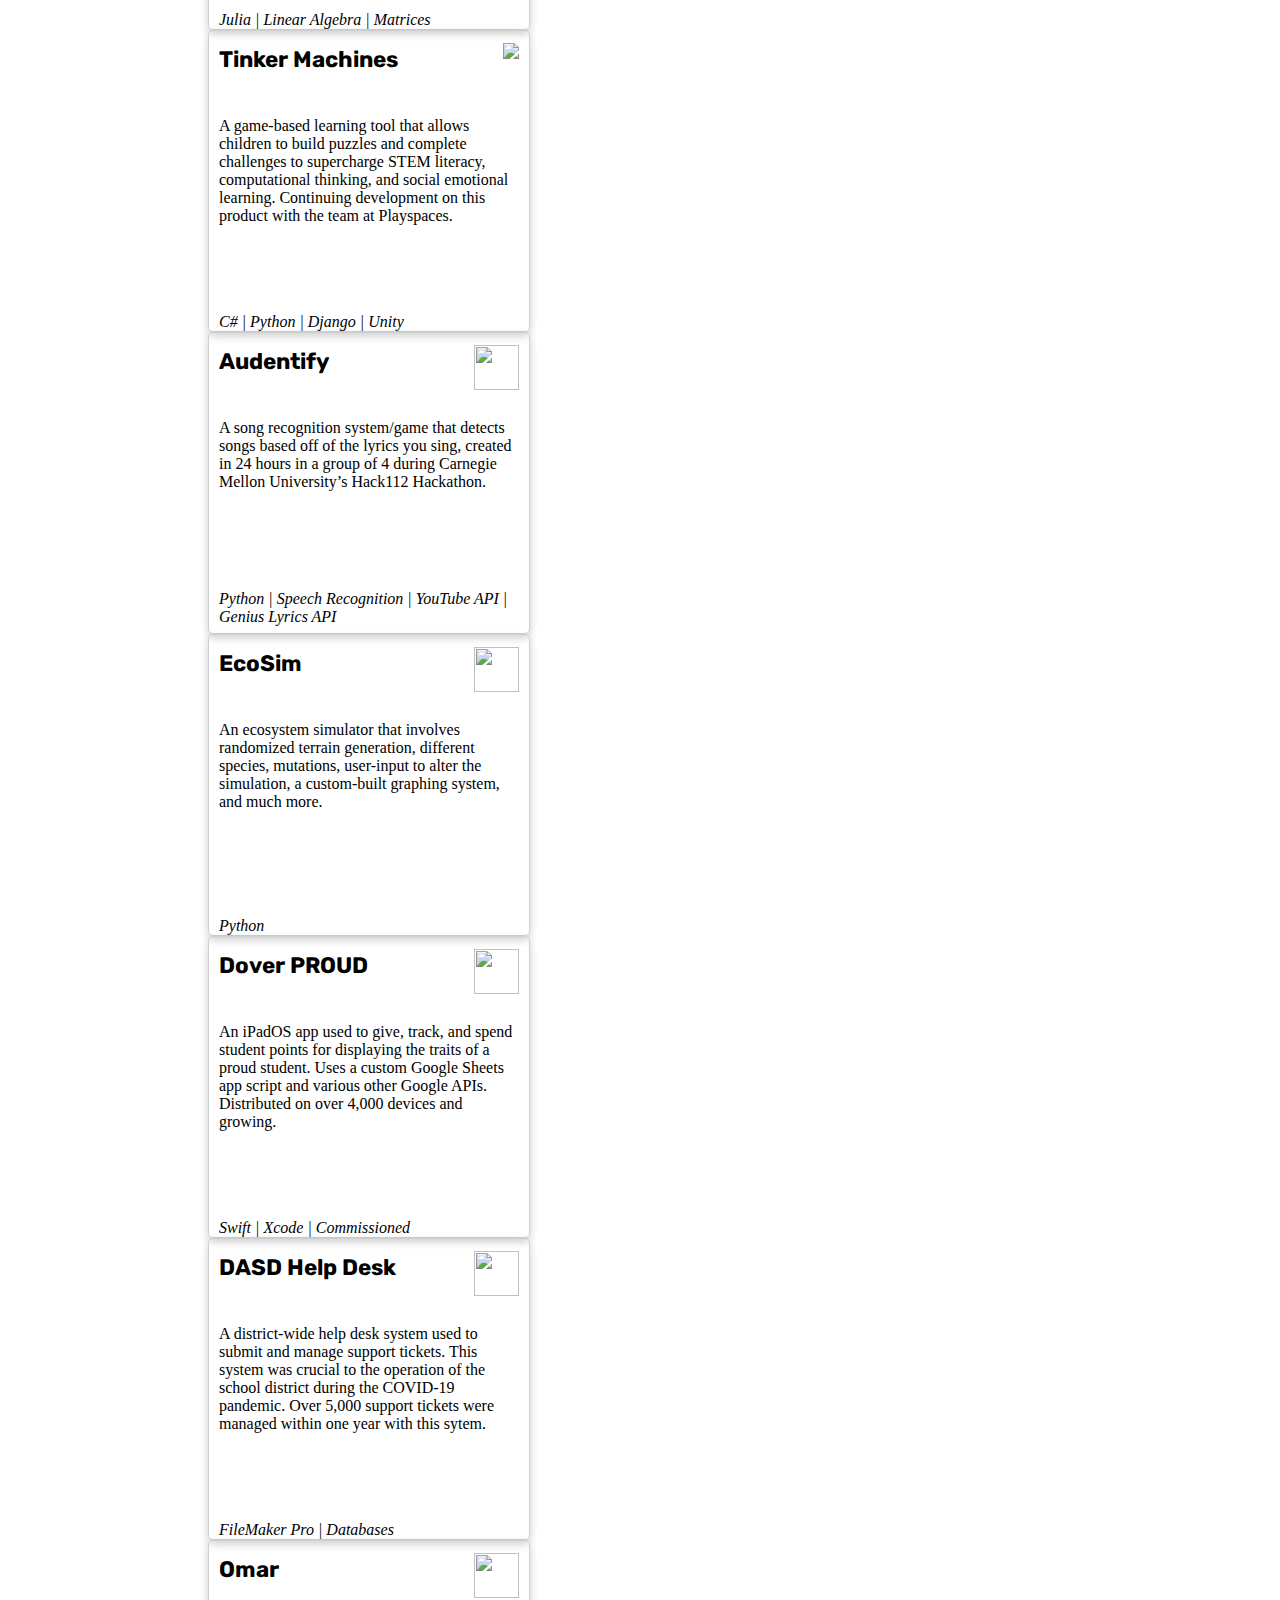
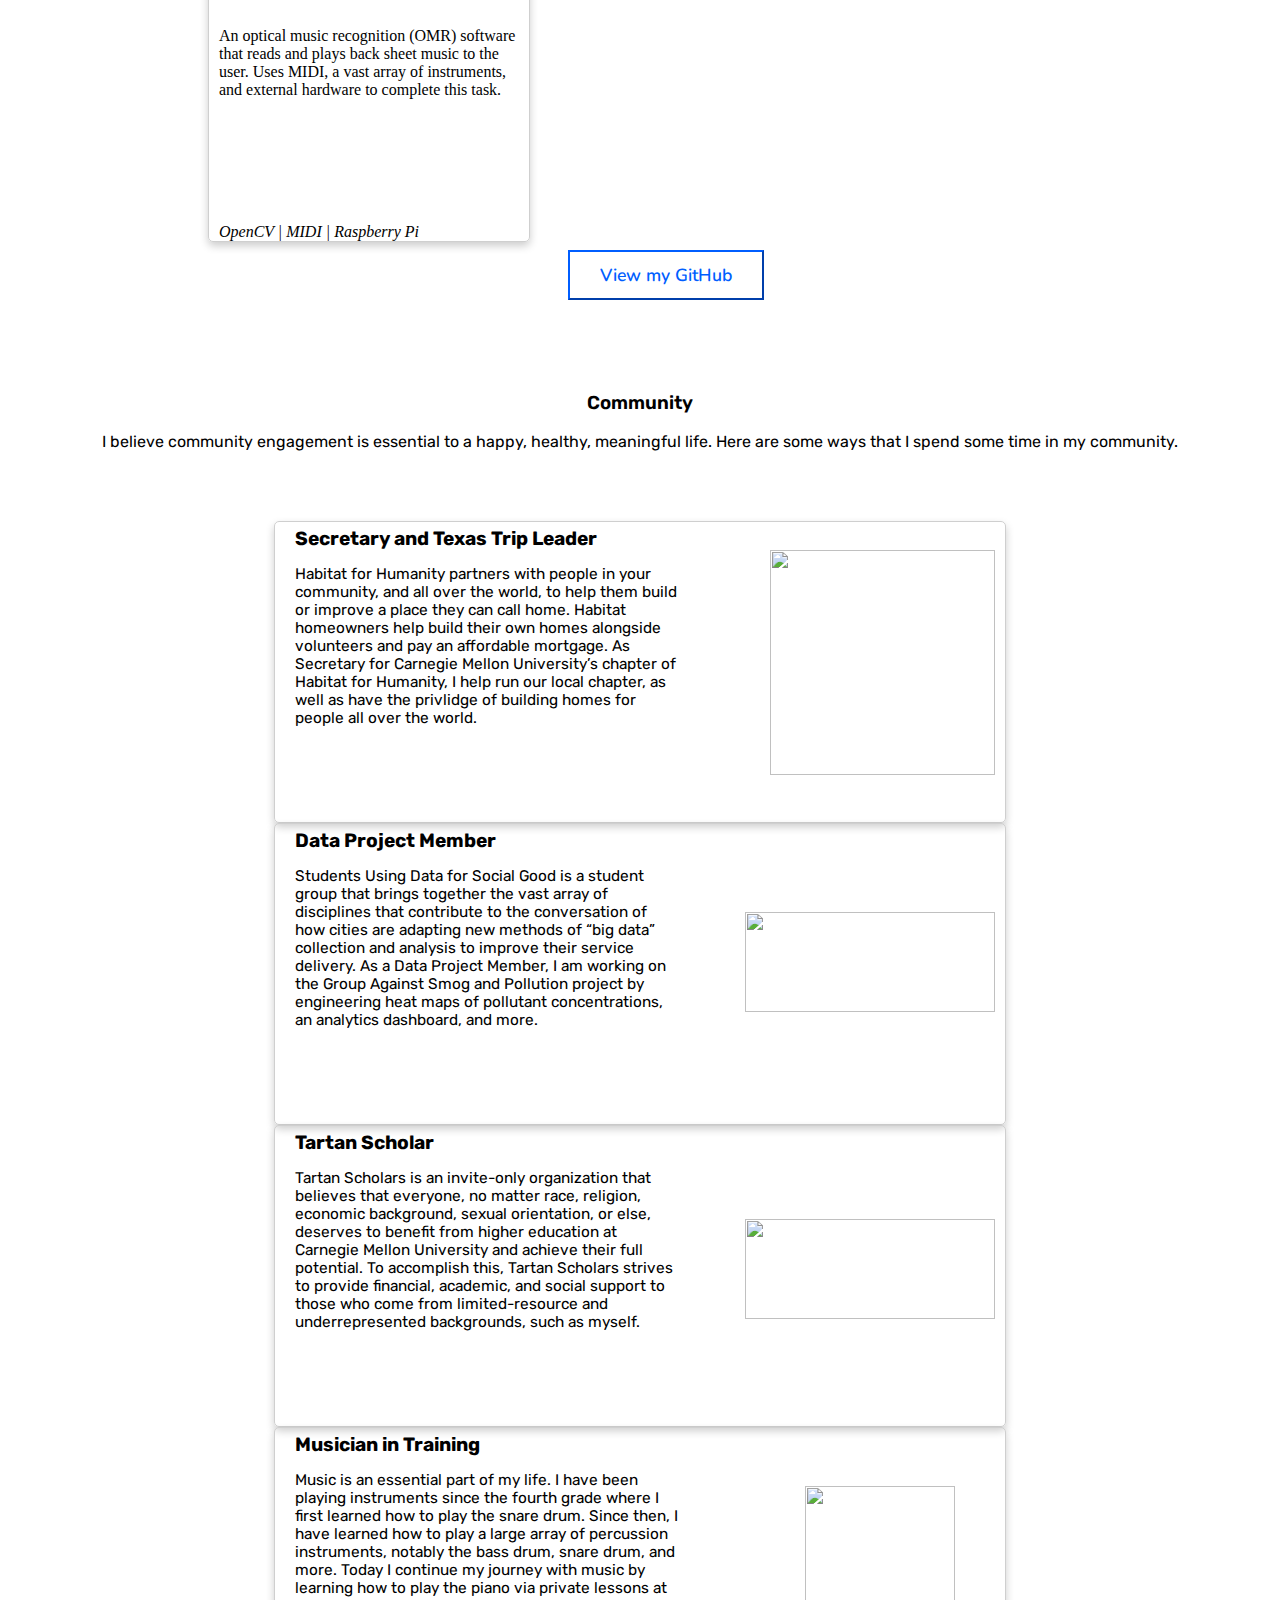
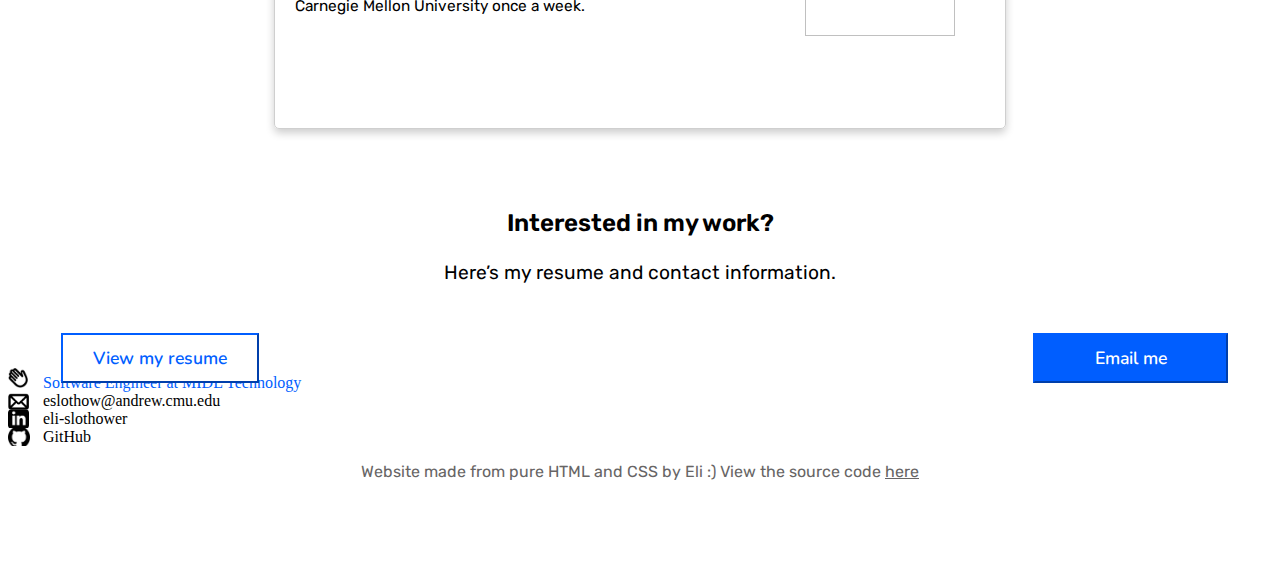
==== commit 6a698389: "Updated current job, new resume, changed bio pic" ====
--- a/index.html
+++ b/index.html
@@ -113,7 +113,7 @@
                     </ul>
                 </div>
                 <div id="bioPicContainer">
-                    <img src="assets/images/eli-art-rounded.png" alt="Biography picture of Eli Slothower in a button down shirt and glasses, standing up against a stone wall." id="bioPic">
+                    <img src="assets/images/eli.png" alt="Biography picture of Eli Slothower in a button down shirt and glasses, standing up against a stone wall." id="bioPic">
                 </div>
             </div>
         </div>
@@ -124,17 +124,29 @@
             </div>
             <div class="row" id="jobs-container">
                 <ul id="jobs">
+                    <div class="job">
+                        <p class="employer">MIDL Technology</p>
+                        <div class="job-details-container">
+                            <p class="job-position">Software Engineer</p>
+                            <p class="job-dates">Jun. 2023 - Present</p>
+                        </div>
+                        <li class="bullet">Engineering a sophisticated alert-builder for enhanced system control and response</li>
+                        <li class="bullet">Creating node-based systems with ReactFlow</li>
+                        <li class="bullet">Utilizing JSON for efficient rule parsing and data integration</li>
+                        <li class="bullet">Exercising creative control in functional and visual design for a user-friendly experience</li>
+                        <li class="bullet">Working in tandem with executive leadership to influence the company's trajectory</li>
+                    </div>
                     <div class="job">
                         <p class="employer">Playspaces</p>
                         <div class="job-details-container">
                             <p class="job-position">Software Engineer / Creative Technologist  </p>
-                            <p class="job-dates">Aug. 2022 - Present</p>
-                        </div>
-                        <li class="bullet">Building backend services in Python and Django</li>
-                        <li class="bullet">Maintaining web services</li>
-                        <li class="bullet">Creating STEM-based lessons, puzzles, and activities</li>
-                        <li class="bullet">Exploring more advanced physics engines</li>
-                        <li class="bullet">Collaborating closely with company executives to shape the company</li>
+                            <p class="job-dates">Aug. 2022 - Jun. 2023</p>
+                        </div>
+                        <li class="bullet">Built backend services in Python and Django</li>
+                        <li class="bullet">Maintained web services</li>
+                        <li class="bullet">Created STEM-based lessons, puzzles, and activities</li>
+                        <li class="bullet">Explored more advanced physics engines</li>
+                        <li class="bullet">Collaborated closely with company executives to shape the company</li>
 
                         <div class="job-details-container second">
                             <p class="job-position">Creative Technologist Intern</p>
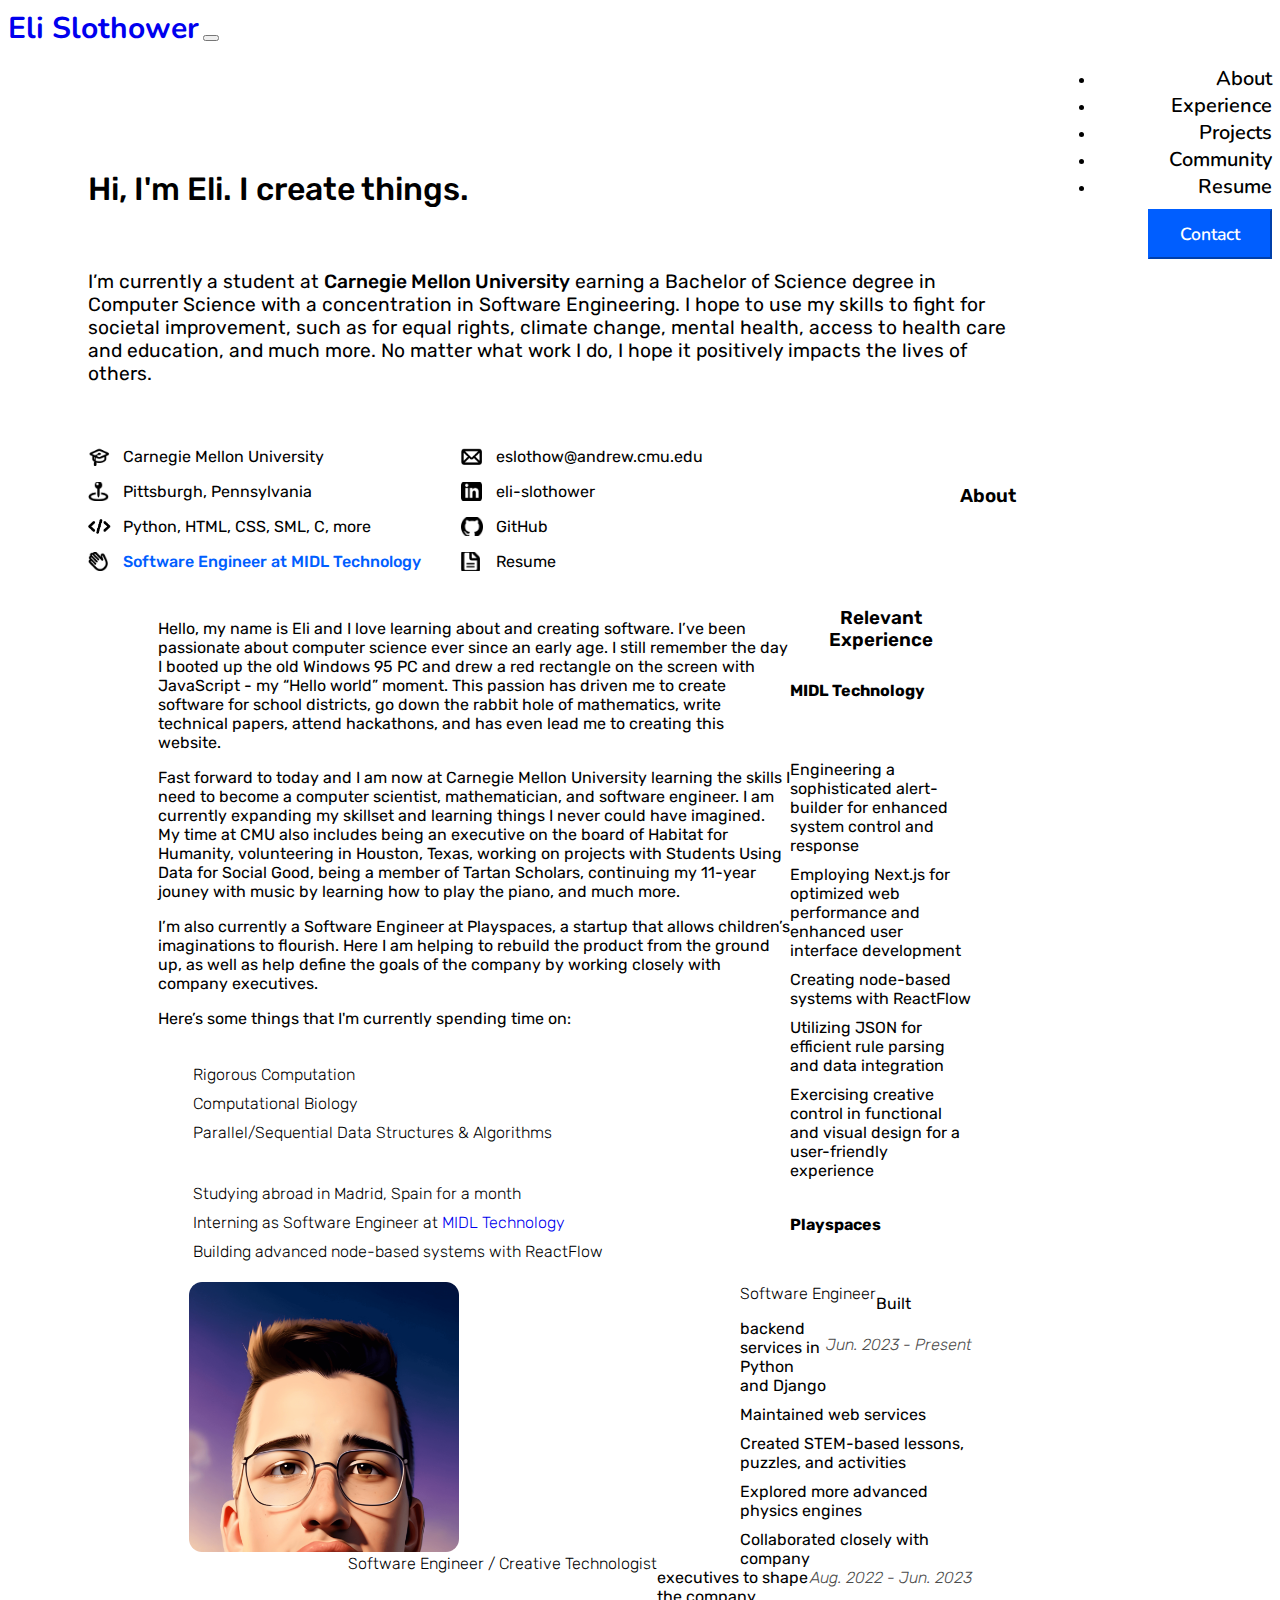
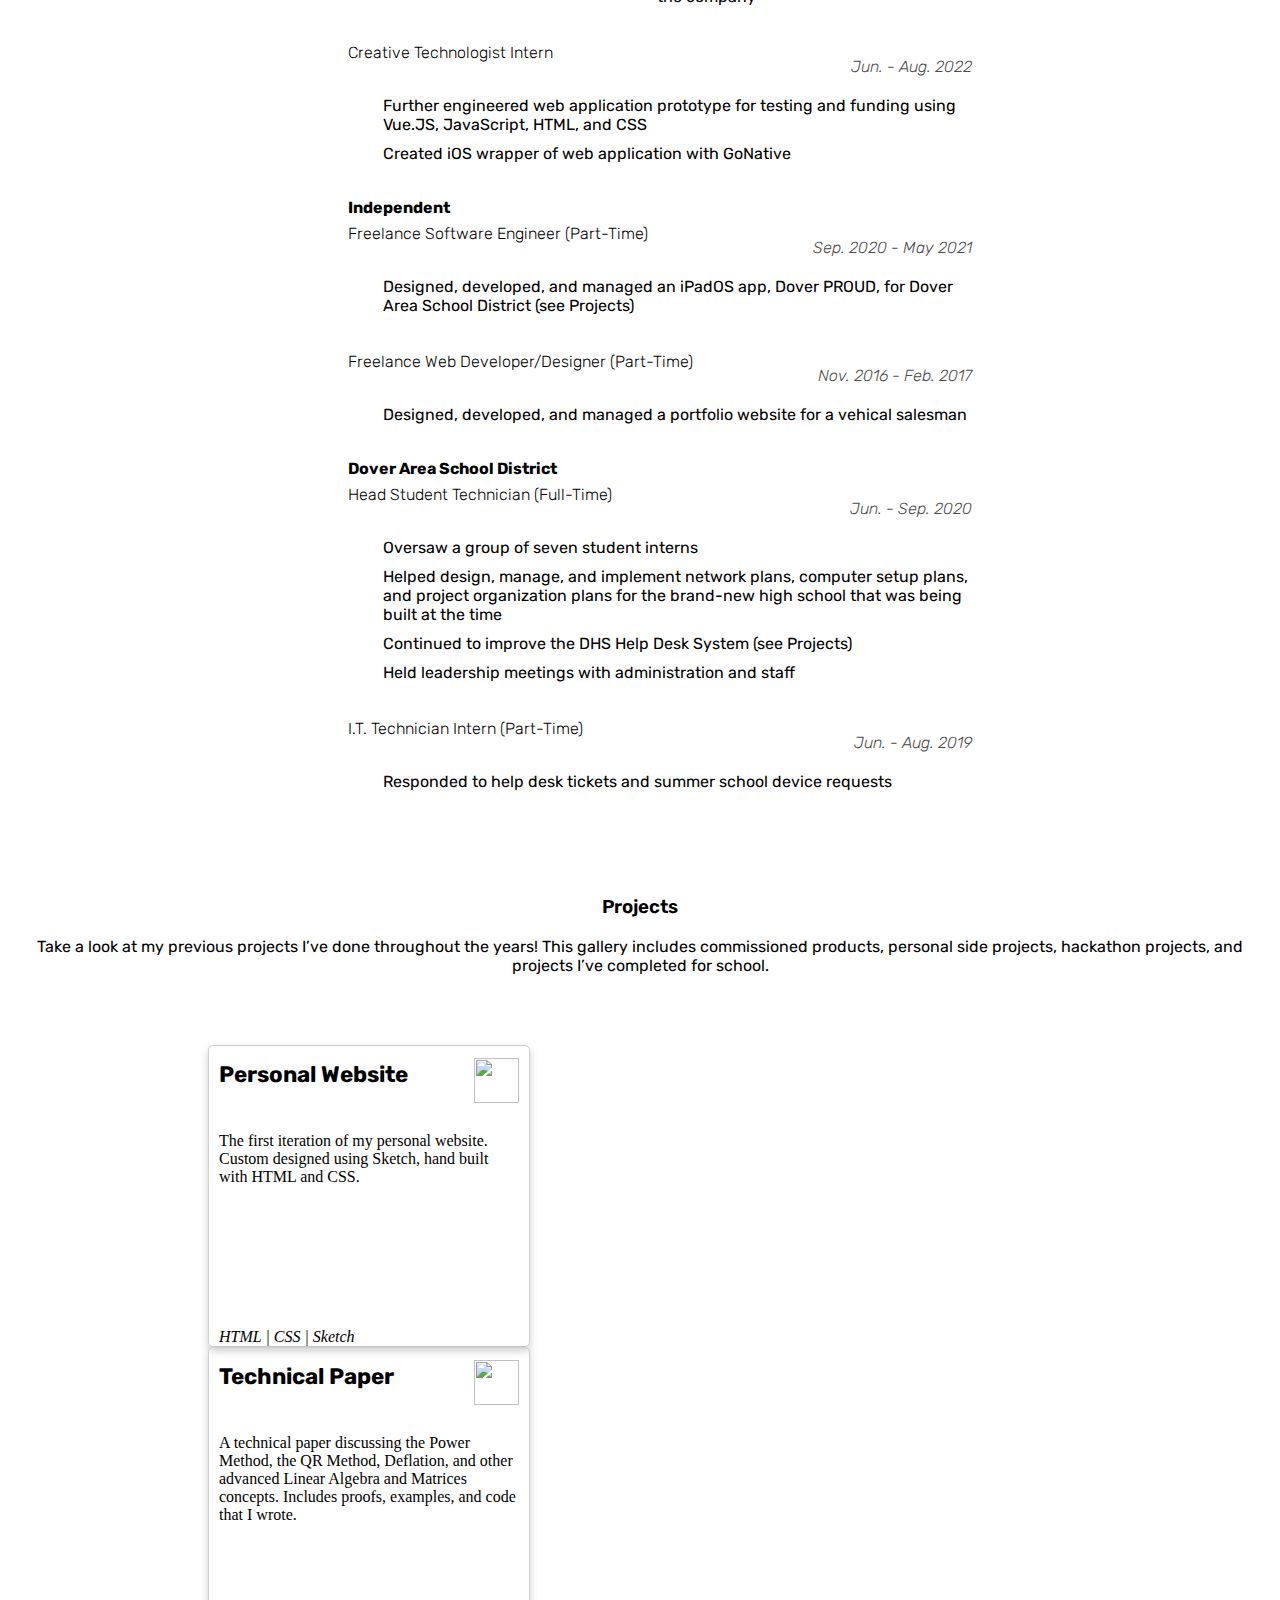
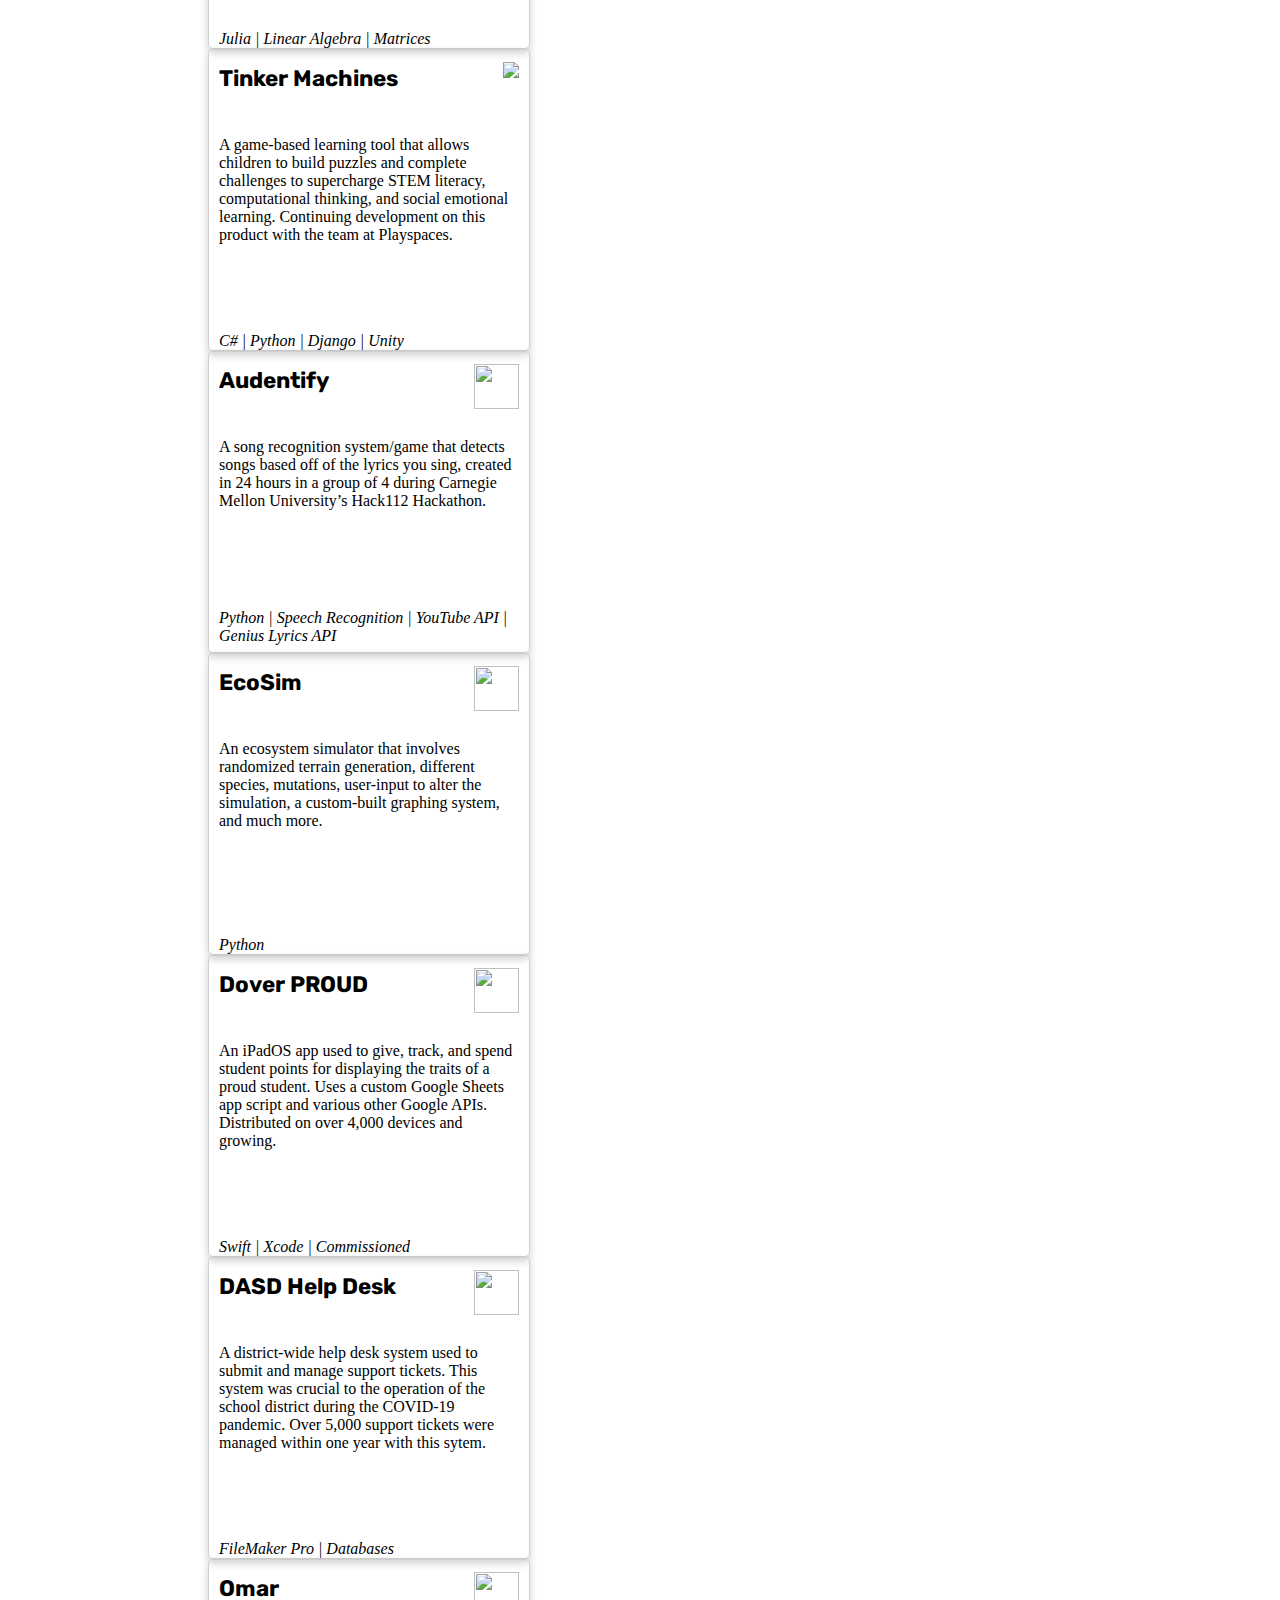
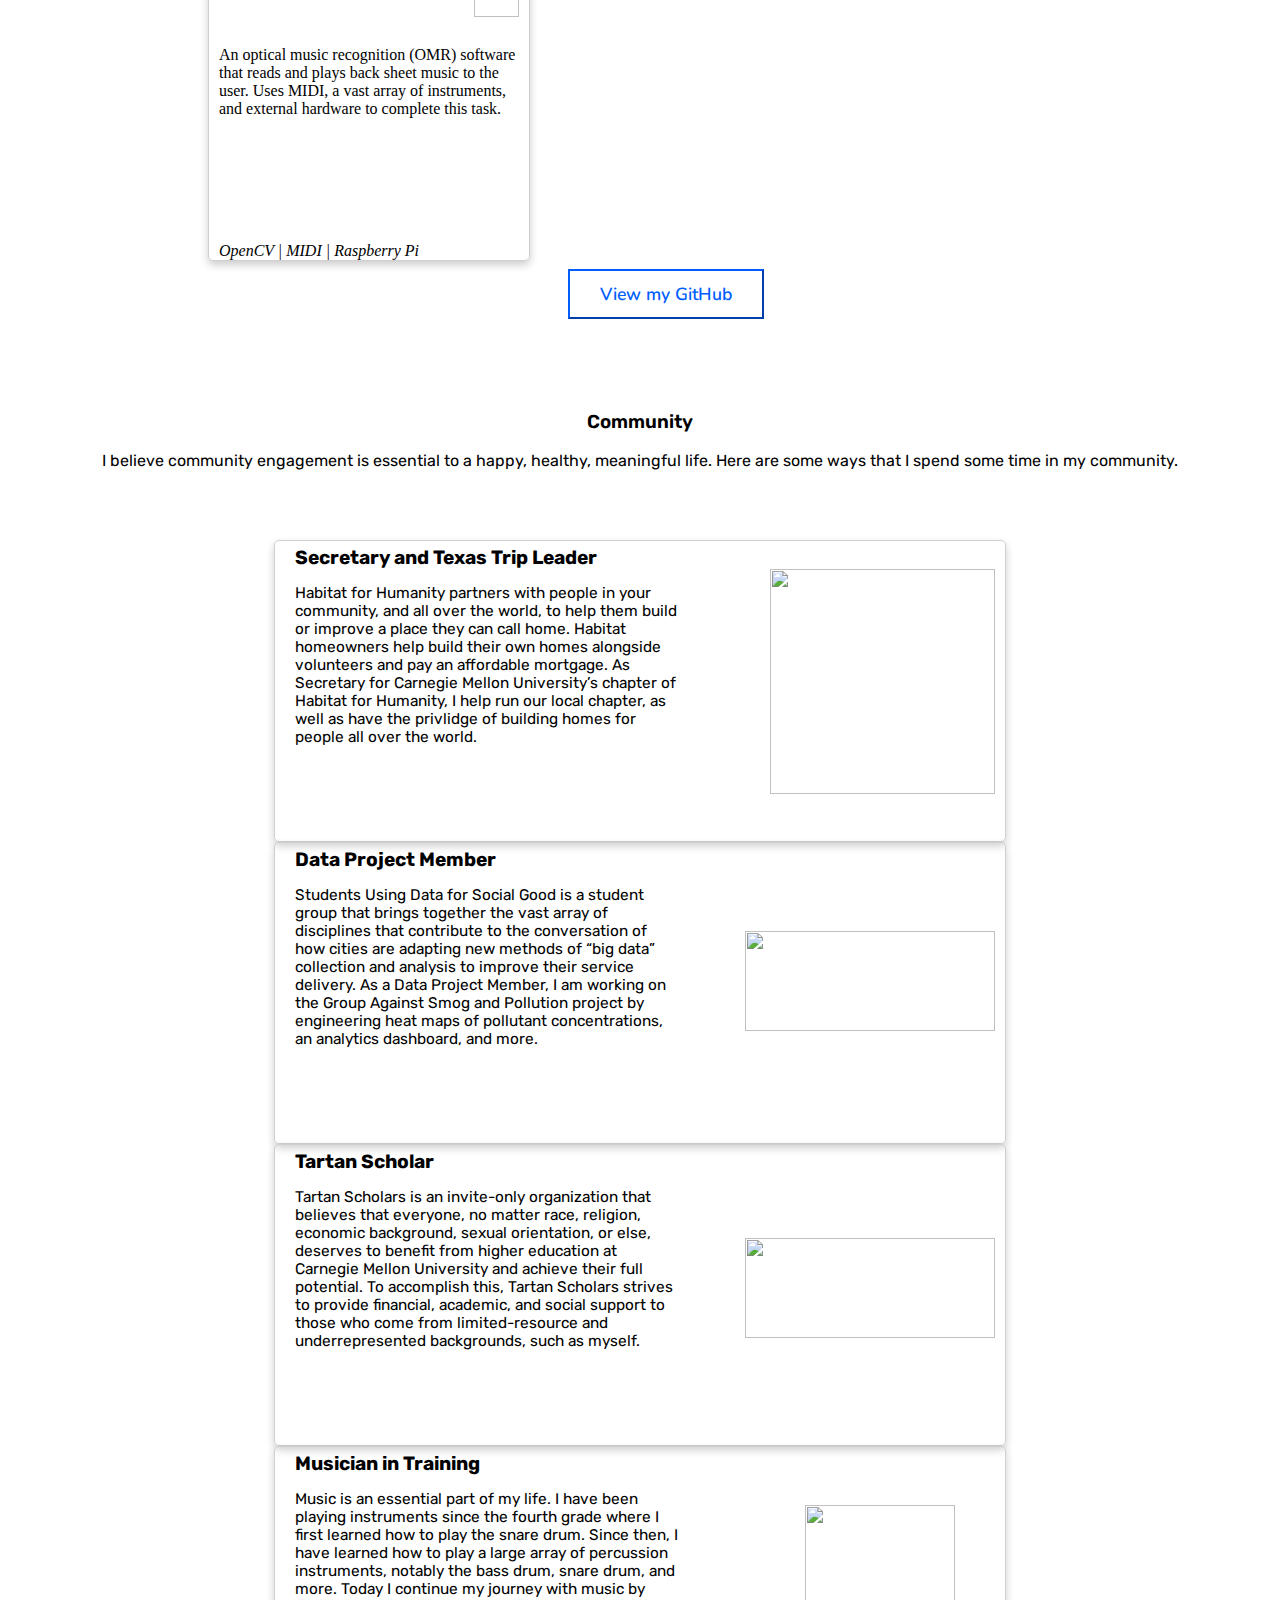
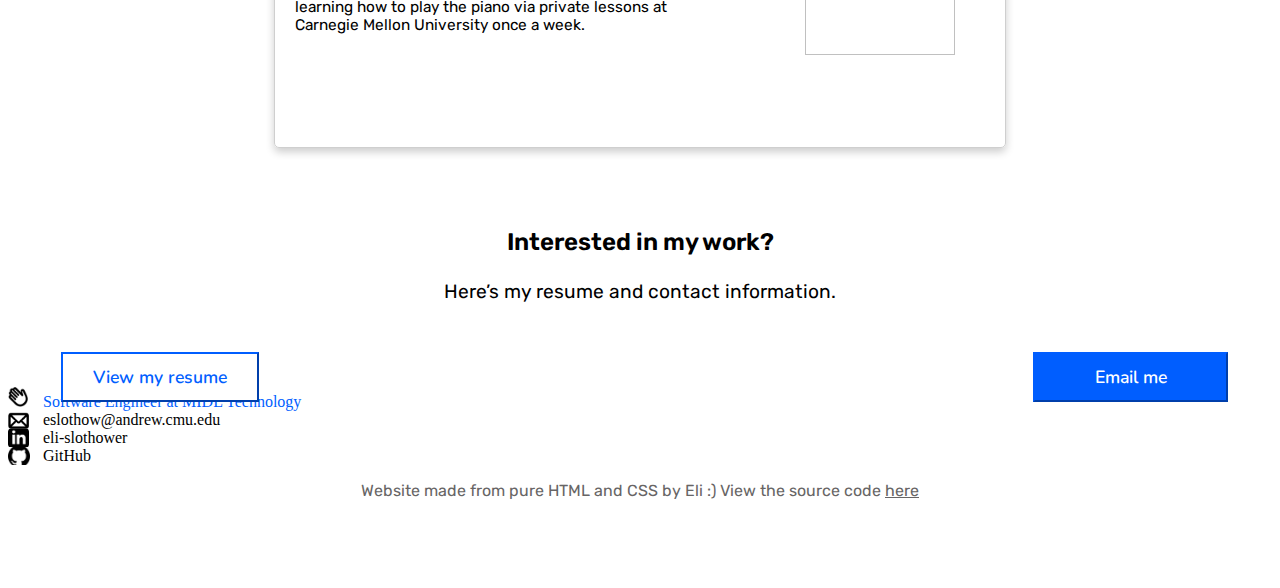
==== commit bccabda4: "Updated resume to include next.js" ====
--- a/index.html
+++ b/index.html
@@ -131,10 +131,10 @@
                             <p class="job-dates">Jun. 2023 - Present</p>
                         </div>
                         <li class="bullet">Engineering a sophisticated alert-builder for enhanced system control and response</li>
+                        <li class="bullet">Employing Next.js for optimized web performance and enhanced user interface development</li>
                         <li class="bullet">Creating node-based systems with ReactFlow</li>
                         <li class="bullet">Utilizing JSON for efficient rule parsing and data integration</li>
                         <li class="bullet">Exercising creative control in functional and visual design for a user-friendly experience</li>
-                        <li class="bullet">Working in tandem with executive leadership to influence the company's trajectory</li>
                     </div>
                     <div class="job">
                         <p class="employer">Playspaces</p>
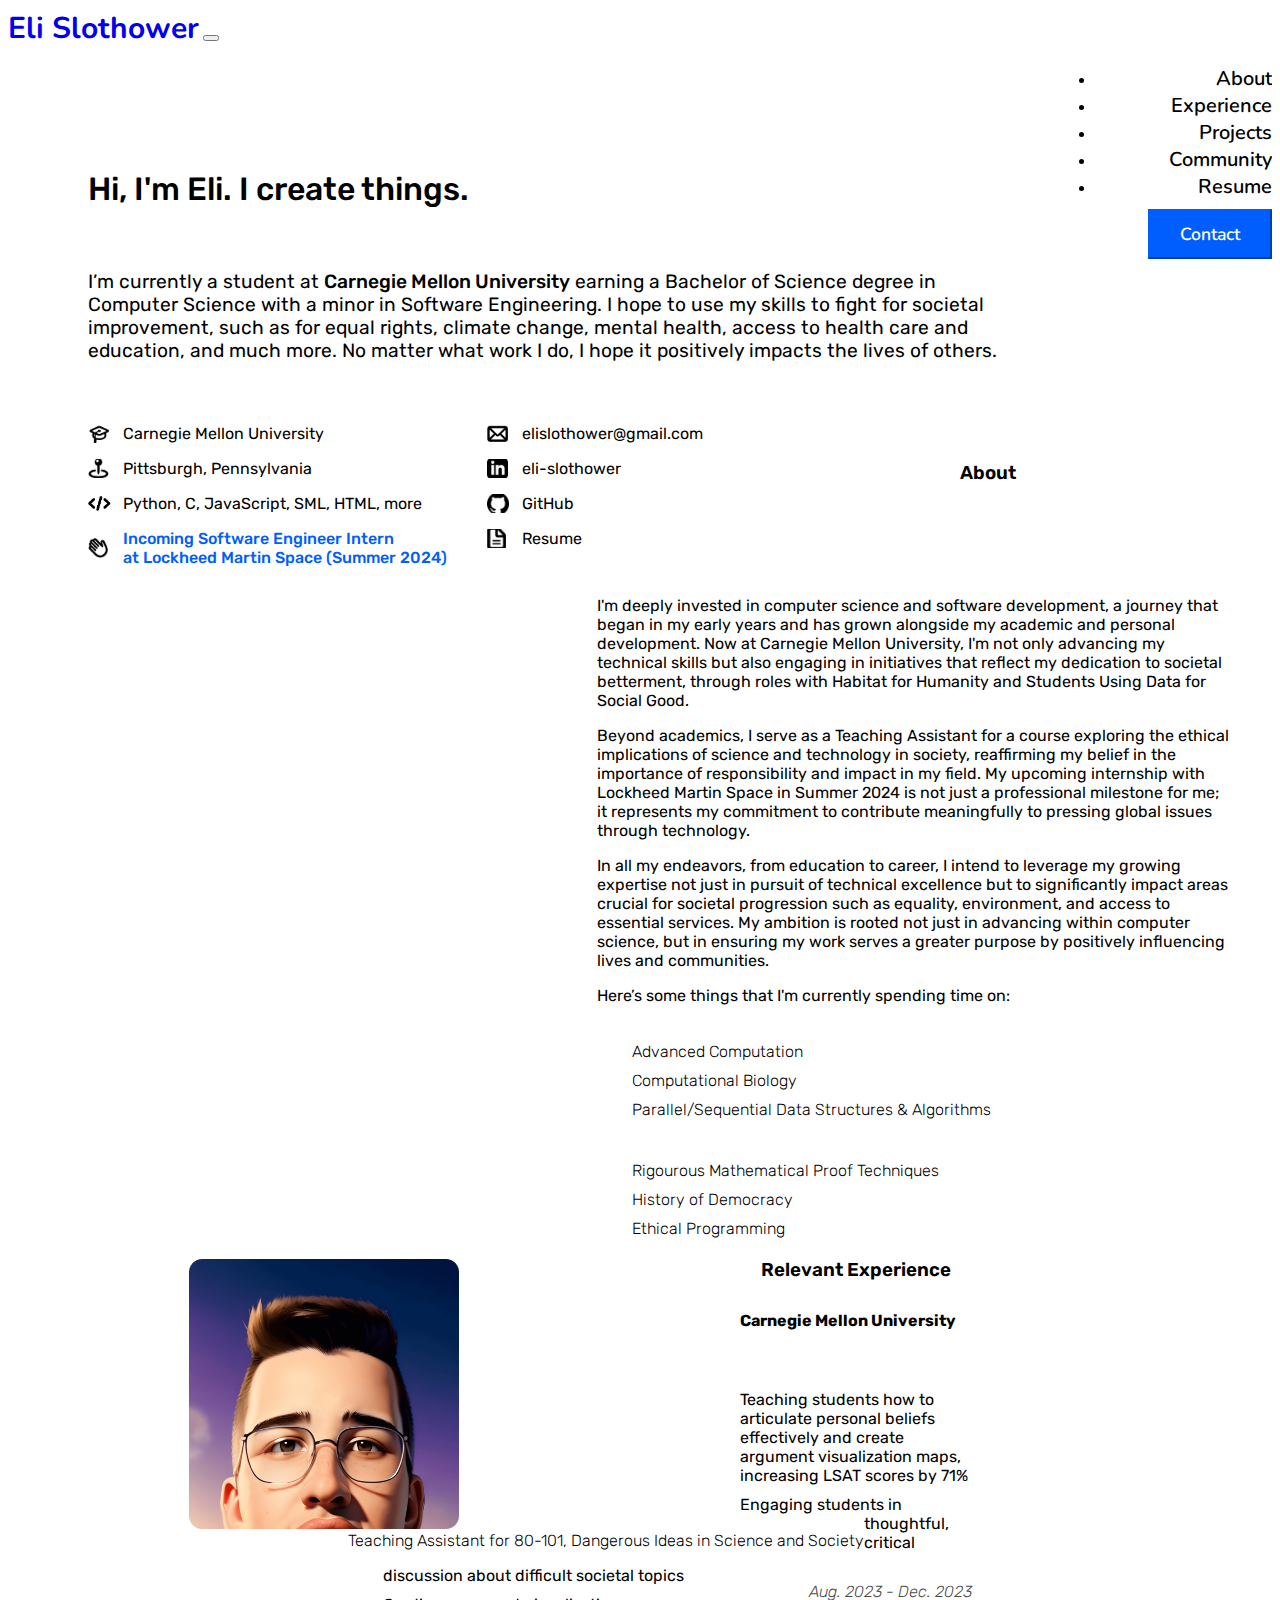
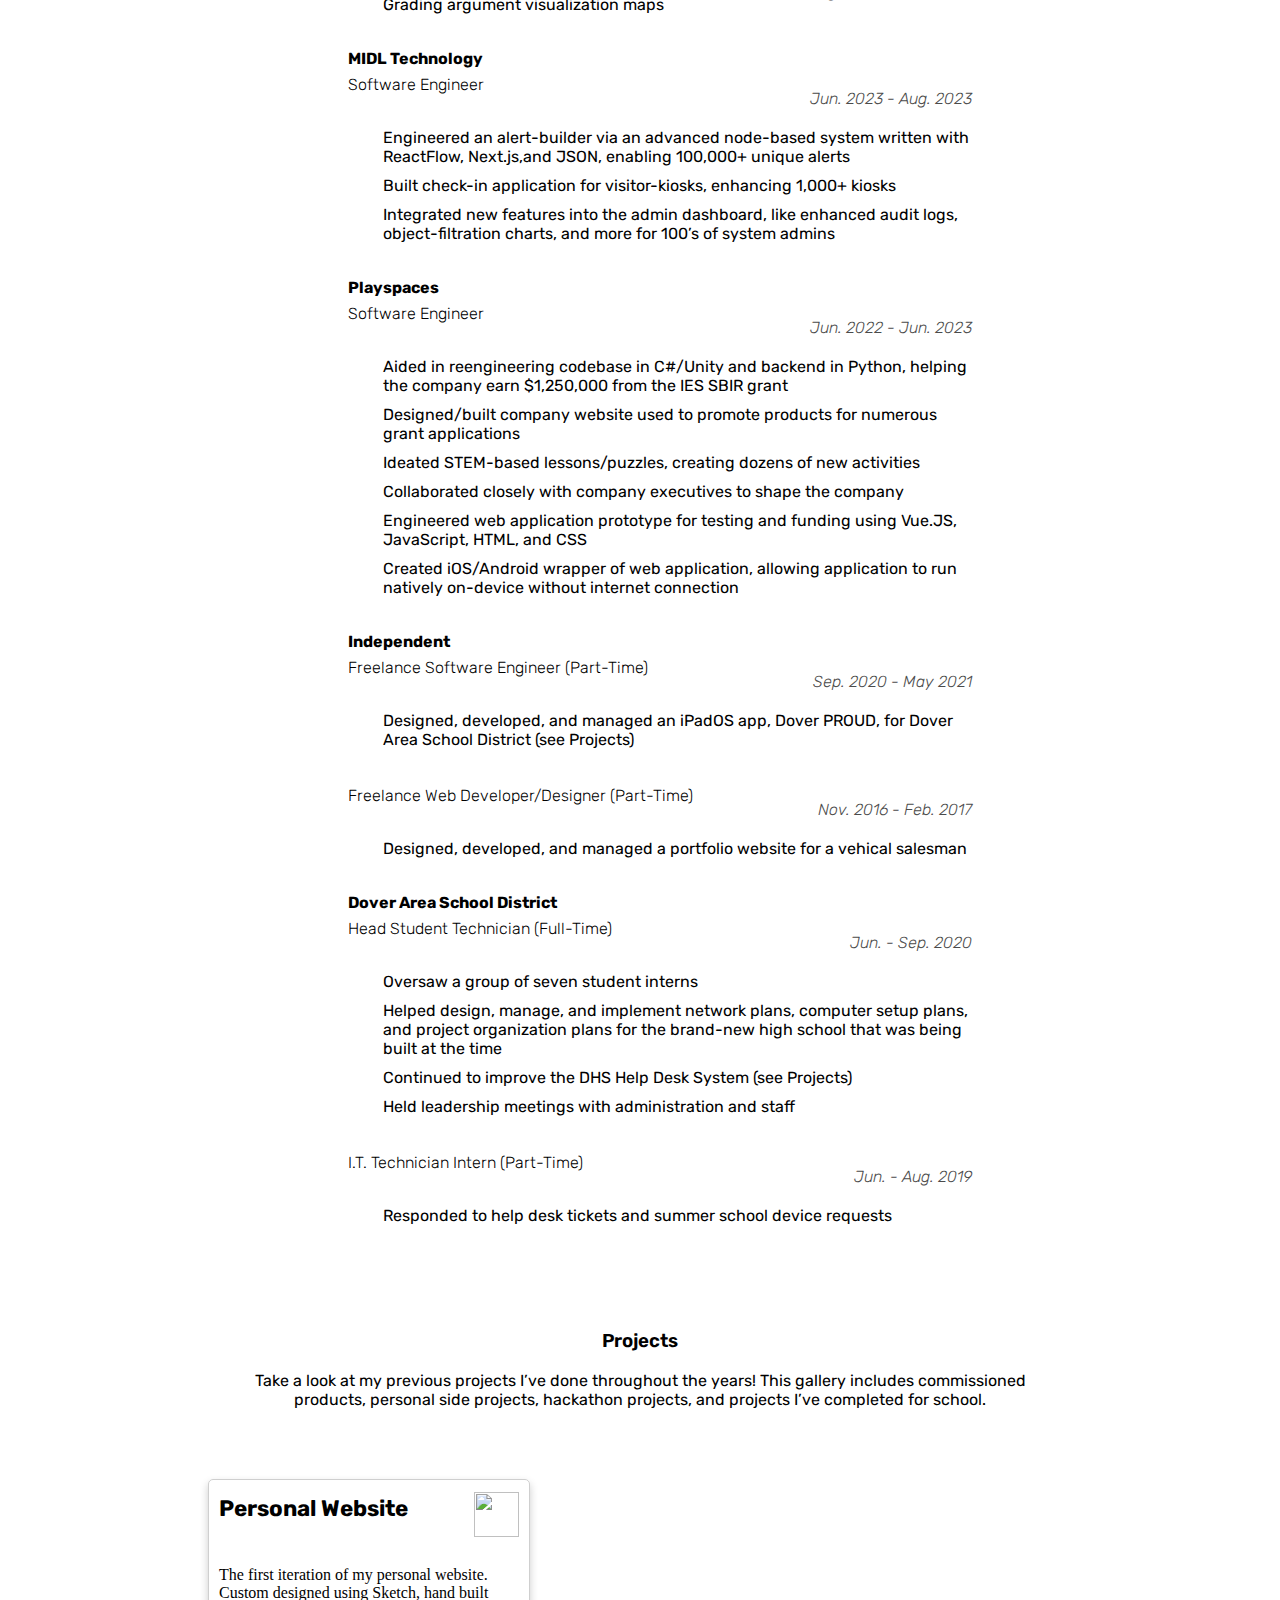
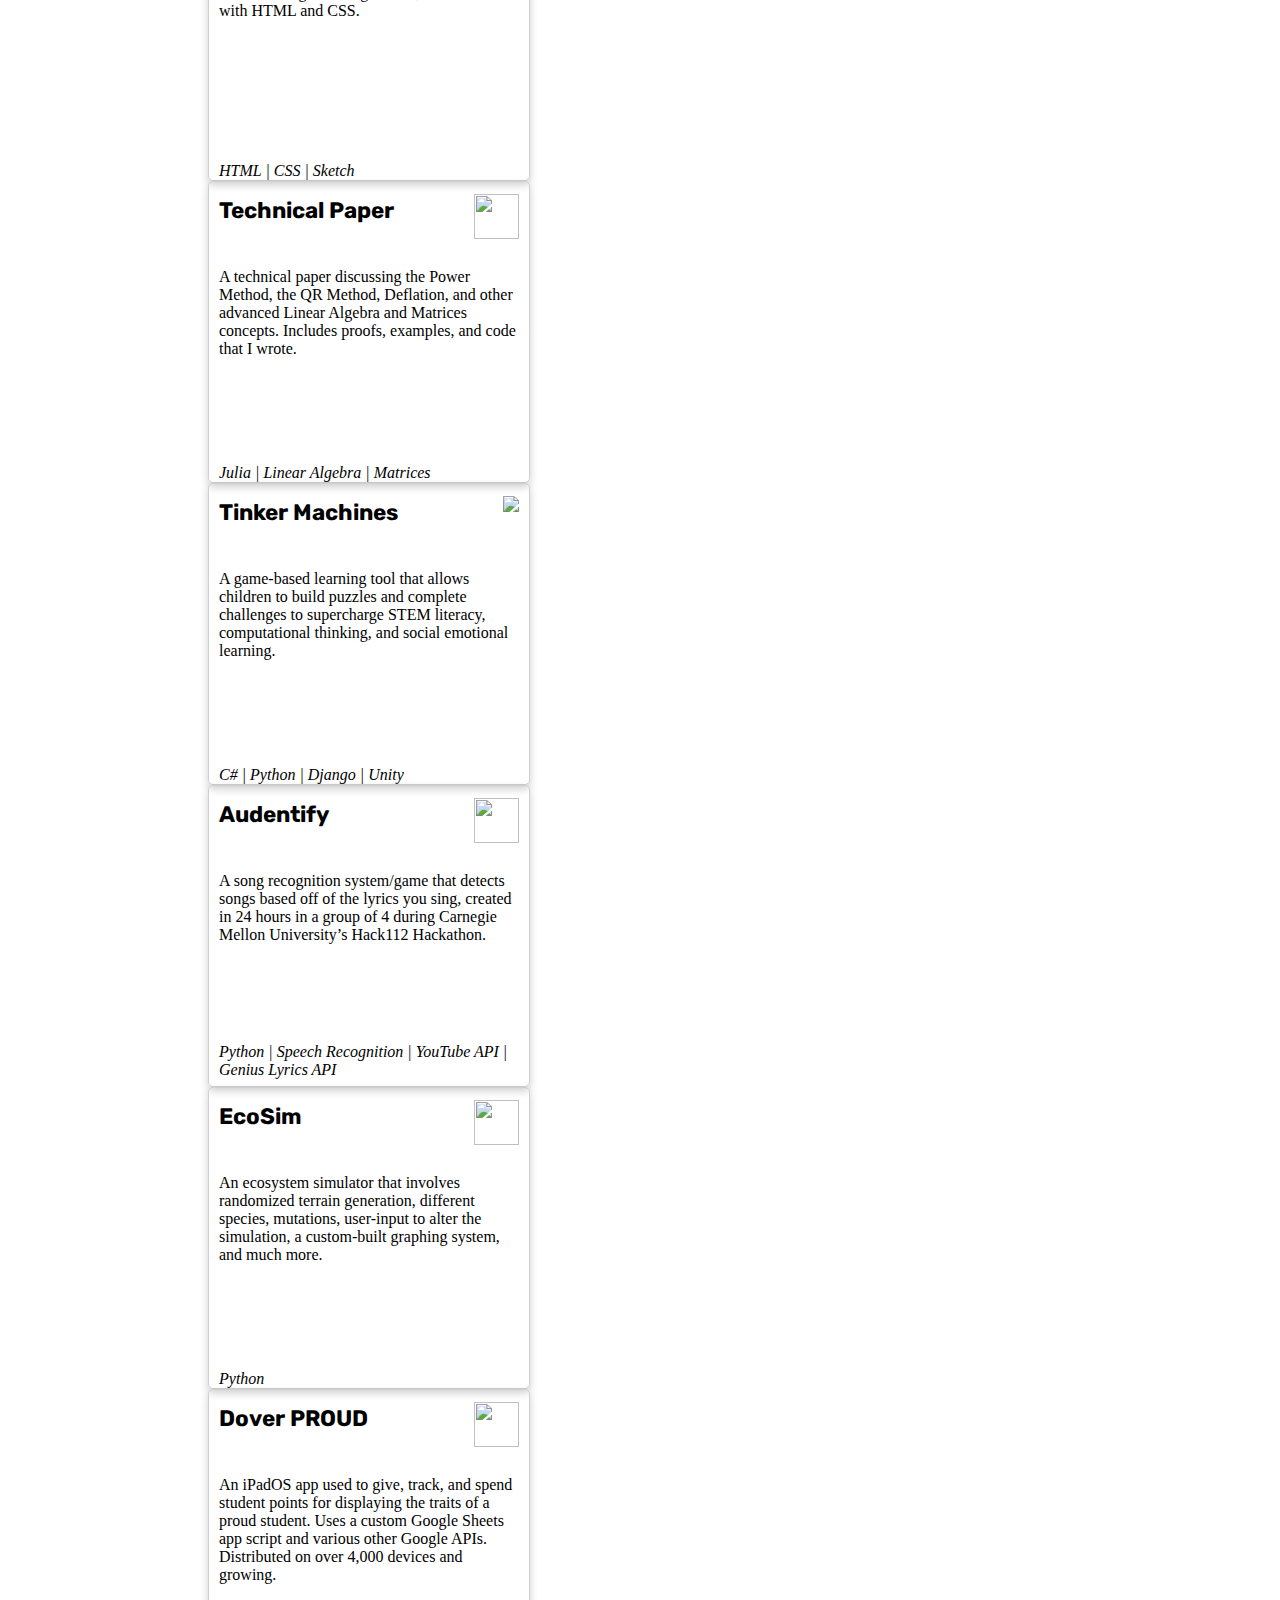
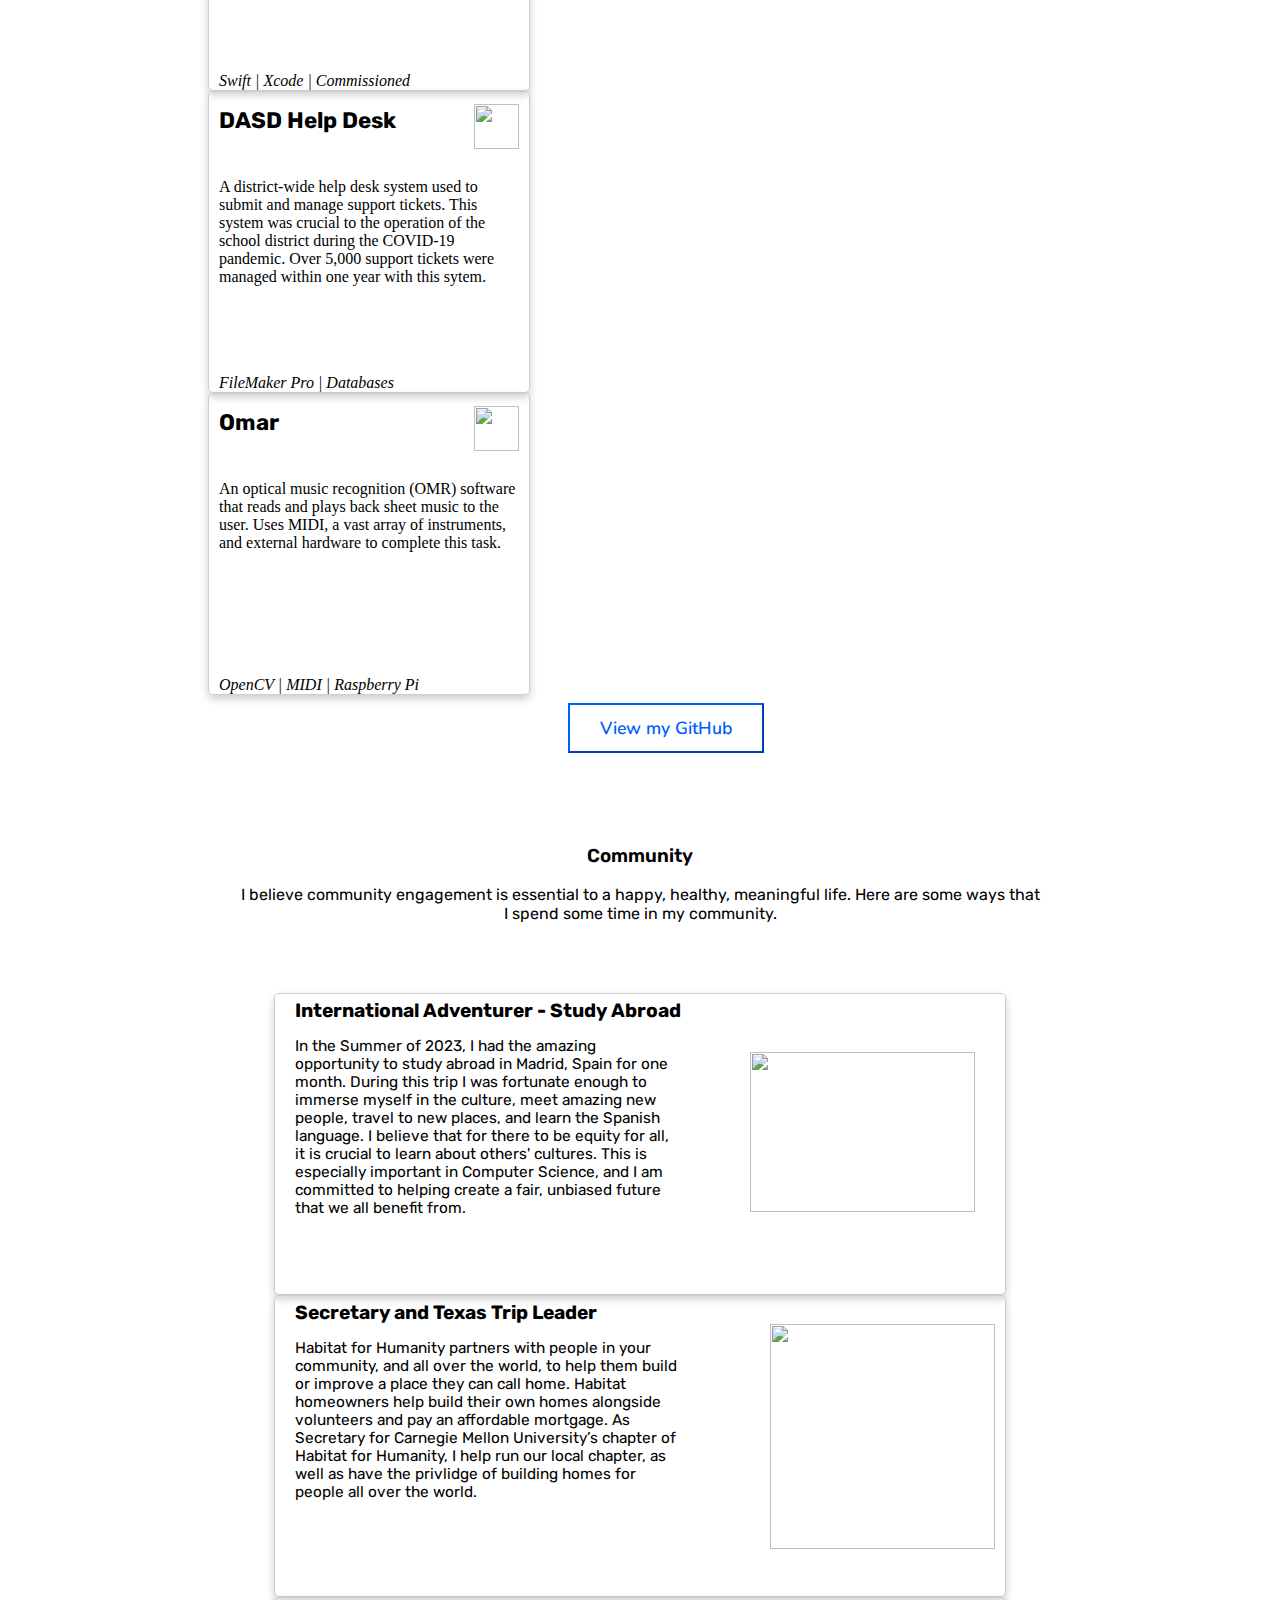
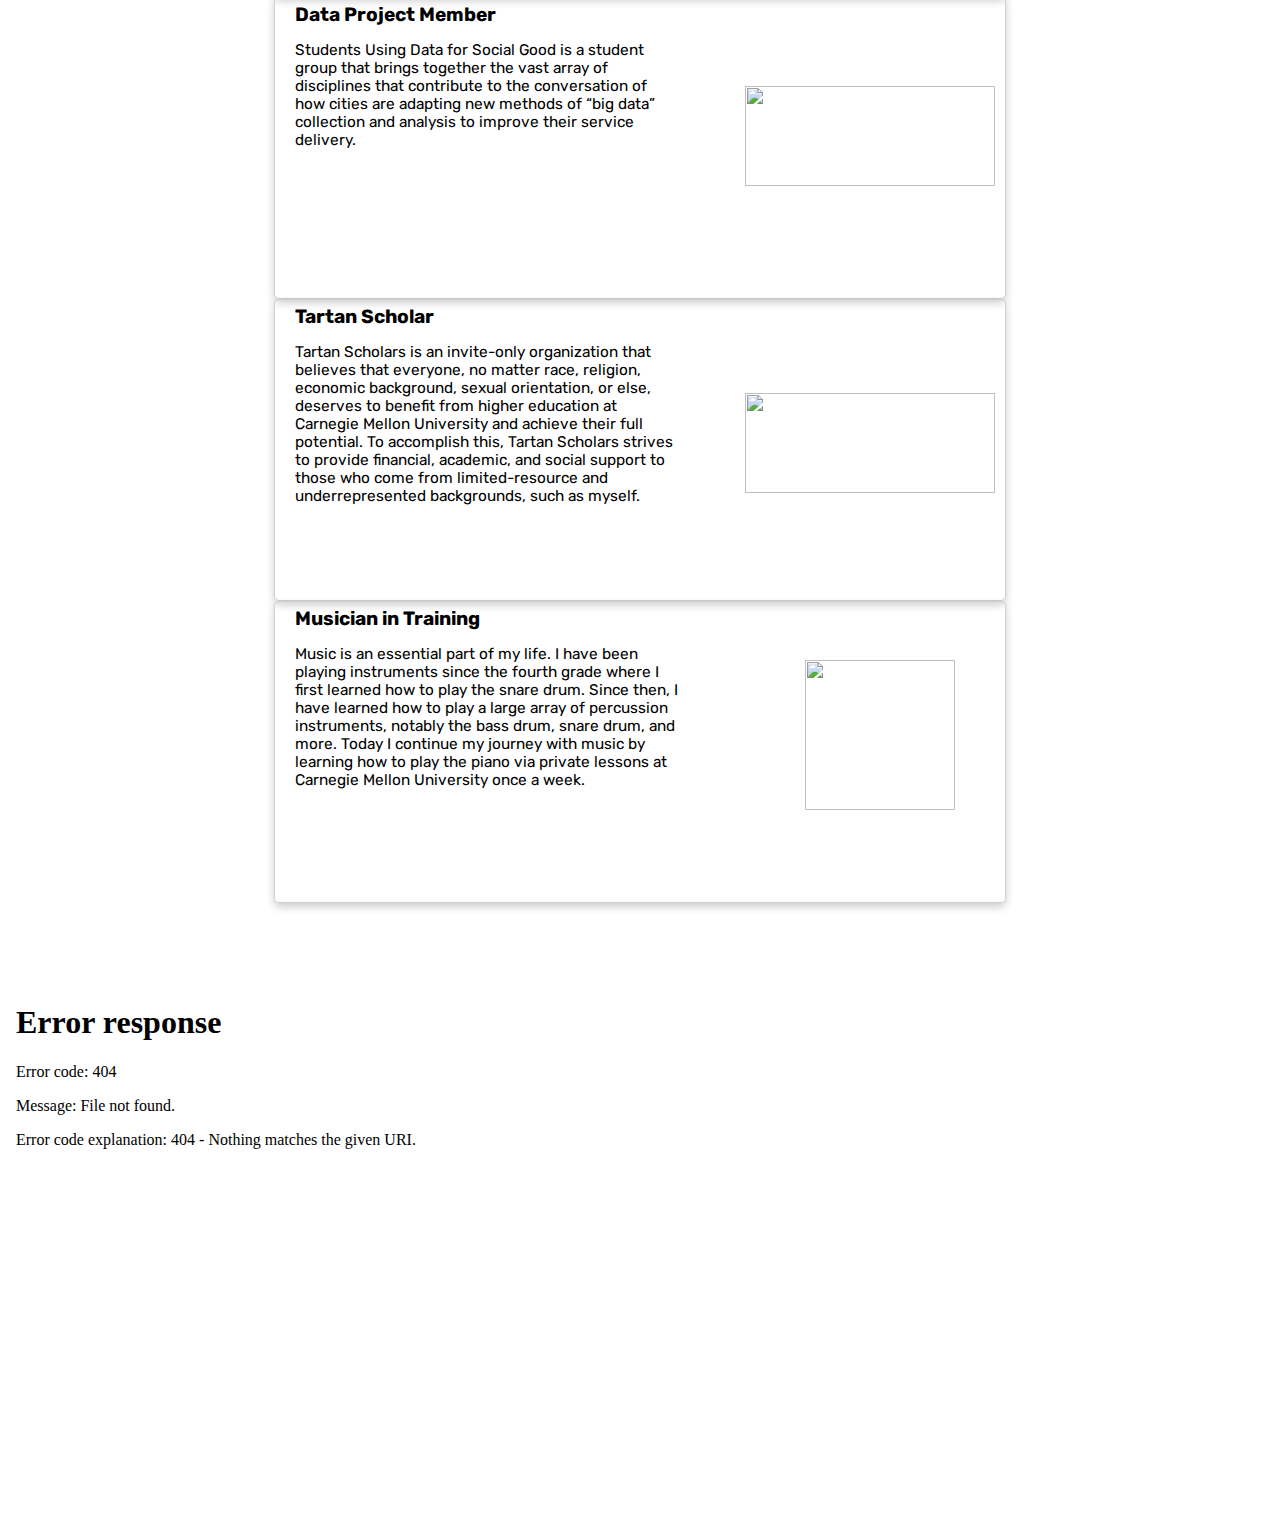
==== commit d700fff6: "Updated resume and current position" ====
--- a/index.html
+++ b/index.html
@@ -1,379 +1,339 @@
 <!DOCTYPE html>
 <html lang="en">
-
-    <head>
-        <meta charset="utf-8">
-        <link rel='shortcut icon' href='favicon.png' type='image/x-icon' />
-        <meta name="viewport" content="width=device-width, initial-scale=1">
-        <title>Eli Slothower</title>
-        <link href="https://cdn.jsdelivr.net/npm/bootstrap@5.2.0-beta1/dist/css/bootstrap.min.css" rel="stylesheet" integrity="sha384-0evHe/X+R7YkIZDRvuzKMRqM+OrBnVFBL6DOitfPri4tjfHxaWutUpFmBp4vmVor" crossorigin="anonymous">
-        <link rel="preconnect" href="https://fonts.googleapis.com"> 
-        <link rel="preconnect" href="https://fonts.gstatic.com" crossorigin> 
-        <link href="https://fonts.googleapis.com/css2?family=Nunito:wght@400;600;700&display=swap" rel="stylesheet">
-        <link rel="preconnect" href="https://fonts.googleapis.com"> 
-        <link rel="preconnect" href="https://fonts.gstatic.com" crossorigin> 
-        <link href="https://fonts.googleapis.com/css2?family=Rubik:ital,wght@0,300;0,400;0,500;0,600;0,700;0,800;1,300;1,400;1,500;1,600;1,700;1,800&display=swap" rel="stylesheet">
-        <link rel="stylesheet" href="main.css">
-    </head>
-
-    <body>
-        <script src="https://cdn.jsdelivr.net/npm/bootstrap@5.2.0-beta1/dist/js/bootstrap.bundle.min.js" integrity="sha384-pprn3073KE6tl6bjs2QrFaJGz5/SUsLqktiwsUTF55Jfv3qYSDhgCecCxMW52nD2" crossorigin="anonymous"></script>
-
-
-        <nav class="navbar navbar-expand-lg ">
-            <div class="container">
-                <a class="navbar-brand logo" href="http://www.elislothower.com">Eli Slothower</a>
-                <button class="navbar-toggler" type="button" data-bs-toggle="collapse" data-bs-target="#navbarSupportedContent" aria-controls="navbarSupportedContent" aria-expanded="false" aria-label="Toggle navigation">
-                    <span class="navbar-toggler-icon"></span>
-                </button>
-                <div class="collapse navbar-collapse" id="navbarSupportedContent">
-                    <ul class="navbar-nav ms-auto right" id="ul-override">
-                        <li class="nav-item">
-                            <a class="nav-link" href="#about-header">About</a>
-                        </li>
-                        <li class="nav-item">
-                            <a class="nav-link" href="#experience-header">Experience</a>
-                        </li>
-                        <li class="nav-item">
-                            <a class="nav-link" href="#projects-container">Projects</a>
-                        </li>
-                        <li class="nav-item">
-                            <a class="nav-link" href="#community-container">Community</a>
-                        </li>
-                        <li class="nav-item">
-                            <a class="nav-link" href="assets/files/resume.pdf" target="_blank">Resume</a>
-                        </li>
-                        <button type="button" class="btn btn-primary" id="btn-cta-override" onclick="window.location.href='#footer-container';"></button>
-                    </ul>
-
-                </div>
+   <head>
+      <meta charset="utf-8"/>
+      <link href="favicon.png" rel="shortcut icon" type="image/x-icon"/>
+      <meta content="width=device-width, initial-scale=1" name="viewport"/>
+      <title>Eli Slothower</title>
+      <link crossorigin="anonymous" href="https://cdn.jsdelivr.net/npm/bootstrap@5.2.0-beta1/dist/css/bootstrap.min.css" integrity="sha384-0evHe/X+R7YkIZDRvuzKMRqM+OrBnVFBL6DOitfPri4tjfHxaWutUpFmBp4vmVor" rel="stylesheet"/>
+      <link href="https://fonts.googleapis.com" rel="preconnect"/>
+      <link crossorigin="" href="https://fonts.gstatic.com" rel="preconnect"/>
+      <link href="https://fonts.googleapis.com/css2?family=Nunito:wght@400;600;700&amp;display=swap" rel="stylesheet"/>
+      <link href="https://fonts.googleapis.com" rel="preconnect"/>
+      <link crossorigin="" href="https://fonts.gstatic.com" rel="preconnect"/>
+      <link href="https://fonts.googleapis.com/css2?family=Rubik:ital,wght@0,300;0,400;0,500;0,600;0,700;0,800;1,300;1,400;1,500;1,600;1,700;1,800&amp;display=swap" rel="stylesheet"/>
+      <link href="main.css" rel="stylesheet"/>
+   </head>
+   <body>
+      <script crossorigin="anonymous" integrity="sha384-pprn3073KE6tl6bjs2QrFaJGz5/SUsLqktiwsUTF55Jfv3qYSDhgCecCxMW52nD2" src="https://cdn.jsdelivr.net/npm/bootstrap@5.2.0-beta1/dist/js/bootstrap.bundle.min.js"></script>
+       <nav class="navbar navbar-expand-lg">
+         <div class="container">
+            <a class="navbar-brand logo" href="http://www.elislothower.com">Eli Slothower</a>
+            <button aria-controls="navbarSupportedContent" aria-expanded="false" aria-label="Toggle navigation" class="navbar-toggler" data-bs-target="#navbarSupportedContent" data-bs-toggle="collapse" type="button">
+            <span class="navbar-toggler-icon"></span>
+            </button>
+            <div class="collapse navbar-collapse" id="navbarSupportedContent">
+               <ul class="navbar-nav ms-auto right" id="ul-override">
+                  <li class="nav-item">
+                     <a class="nav-link" href="#about-header">About</a>
+                  </li>
+                  <li class="nav-item">
+                     <a class="nav-link" href="#experience-header">Experience</a>
+                  </li>
+                  <li class="nav-item">
+                     <a class="nav-link" href="#projects-container">Projects</a>
+                  </li>
+                  <li class="nav-item">
+                     <a class="nav-link" href="#community-container">Community</a>
+                  </li>
+                  <li class="nav-item">
+                     <a class="nav-link" href="assets/files/resume.pdf" target="_blank">Resume</a>
+                  </li>
+                  <button class="btn btn-primary" id="btn-cta-override" onclick="window.location.href='#footer-container';" type="button"></button>
+               </ul>
             </div>
-        </nav>
-
-        <div class="container" id="home-container">
-            <div class="row">
-                <h1 id="heading-phrase">Hi, I'm Eli. I create things.</h1>
+         </div>
+      </nav>
+      <div class="container" id="home-container">
+         <div class="row">
+            <h1 id="heading-phrase">Hi, I'm Eli. I create things.</h1>
+         </div>
+         <div class="row">
+            <p id="home-container-p">I’m currently a student at <a href="https://cbd.cmu.edu/news/2022/scs-remains-top-ranking-for-computer-science-from-us-news-and-world-report.html#:~:text=1%20overall%20position%20for%20undergraduate,programming%20languages%20and%20software%20engineering." id="cmuLink" target="_blank">Carnegie Mellon University</a> earning a Bachelor of Science degree in Computer Science with a minor in Software Engineering. I hope to use my skills to fight for societal improvement, such as for equal rights, climate change, mental health, access to health care and education, and much more. No matter what work I do, I hope it positively impacts the lives of others.</p>
+         </div>
+         <div class="row">
+            <div id="facts">
+               <ul id="first-fact-col">
+                  <li id="school">
+                     <p>Carnegie Mellon University</p>
+                  </li>
+                  <li id="location">
+                     <p>Pittsburgh, Pennsylvania</p>
+                  </li>
+                  <li id="languages">
+                     <p>Python, C, JavaScript, SML, HTML, more</p>
+                  </li>
+                  <li id="job-search">
+                     <p class="attention"><a class="attention" href="https://www.lockheedmartin.com/" target="_blank">Incoming Software Engineer Intern <br>at Lockheed Martin Space (Summer 2024)</a></p>
+                  </li>
+               </ul>
+               <ul id="second-fact-col">
+                  <li id="email">
+                     <p><a href="mailto:elislothower@gmail.com">elislothower@gmail.com</a></p>
+                  </li>
+                  <li id="linkedin">
+                     <p><a href="https://www.linkedin.com/in/eli-slothower" target="_blank">eli-slothower</a></p>
+                  </li>
+                  <li id="github">
+                     <p><a href="https://github.com/eslothower" target="_blank">GitHub</a></p>
+                  </li>
+                  <li id="resume">
+                     <p><a href="assets/files/resume.pdf" target="_blank">Resume</a></p>
+                  </li>
+               </ul>
             </div>
-            <div class="row">
-                <p id="home-container-p">I’m currently a student at <a id="cmuLink" href="https://cbd.cmu.edu/news/2022/scs-remains-top-ranking-for-computer-science-from-us-news-and-world-report.html#:~:text=1%20overall%20position%20for%20undergraduate,programming%20languages%20and%20software%20engineering." target="_blank">Carnegie Mellon University</a> earning a Bachelor of Science degree in Computer Science with a concentration in Software Engineering. I hope to use my skills to fight for societal improvement, such as for equal rights, climate change, mental health, access to health care and education, and much more. No matter what work I do, I hope it positively impacts the lives of others.</p>
+         </div>
+      </div>
+      <div class="container" id="about-container">
+         <div class="row">
+            <h3 id="about-header">About</h3>
+         </div>
+         <div class="row" id="bio">
+            <div id="about-words">
+               <p class="about-p">I'm deeply invested in computer science and software development, a journey that began in my early years and has grown alongside my academic and personal development. Now at Carnegie Mellon University, I'm not only advancing my technical skills but also engaging in initiatives that reflect my dedication to societal betterment, through roles with Habitat for Humanity and Students Using Data for Social Good.</p>
+               <p class="about-p">Beyond academics, I serve as a Teaching Assistant for a course exploring the ethical implications of science and technology in society, reaffirming my belief in the importance of responsibility and impact in my field. My upcoming internship with Lockheed Martin Space in Summer 2024 is not just a professional milestone for me; it represents my commitment to contribute meaningfully to pressing global issues through technology.</p>
+               <p class="about-p">In all my endeavors, from education to career, I intend to leverage my growing expertise not just in pursuit of technical excellence but to significantly impact areas crucial for societal progression such as equality, environment, and access to essential services. My ambition is rooted not just in advancing within computer science, but in ensuring my work serves a greater purpose by positively influencing lives and communities.</p>
+               <p class="about-p">Here’s some things that I'm currently spending time on:</p>
+               <ul id="about-learning-left">
+                  <li class="bullet">Advanced Computation</li>
+                  <li class="bullet">Computational Biology</li>
+                  <li class="bullet">Parallel/Sequential Data Structures &amp; Algorithms</li>
+               </ul>
+               <ul id="about-learning-right" style="padding-left: 0px !important;">
+                  <li class="bullet">Rigourous Mathematical Proof Techniques</li>
+                  <li class="bullet">History of Democracy</li>
+                  <li class="bullet">Ethical Programming</li>
+               </ul>
             </div>
-            <div class="row">
-                <div id="facts">
-                    <ul id="first-fact-col">
-                        <li id="school">
-                            <p>Carnegie Mellon University</p>
-                        </li>
-                        <li id="location">
-                            <p>Pittsburgh, Pennsylvania</p>
-                        </li>
-                        <li id="languages">
-                            <p>Python, HTML, CSS, SML, C, more</p>
-                        </li>
-                        <li id="job-search">
-                            <p class="attention"><a class="attention" href="https://www.gomidl.com" target="_blank">Software Engineer at MIDL Technology</a></p>
-                        </li>
-                    </ul>
-                    <ul id="second-fact-col">
-                        <li id="email">
-                            <p><a href="mailto:eslothow@andrew.cmu.edu">eslothow@andrew.cmu.edu</a></p>
-                        </li>
-                        <li id="linkedin">
-                            <p><a href="https://www.linkedin.com/in/eli-slothower" target="_blank">eli-slothower</a></p>
-                        </li>
-                        <li id="github">
-                            <p><a href="https://github.com/eslothower" target="_blank">GitHub</a></p>
-                        </li>
-                        <li id="resume">
-                            <p><a href="assets/files/resume.pdf" target="_blank">Resume</a></p>
-                        </li>
-                    </ul>
-                </div>
+            <div id="bioPicContainer">
+               <img alt="Biography picture of Eli Slothower in a button down shirt and glasses, standing up against a stone wall." id="bioPic" src="assets/images/eli.png"/>
             </div>
-        </div>
-
-        <div class="container" id="about-container">
-            <div class="row">
-                <h3 id="about-header">About</h3>
-            </div>
-            <div class="row" id="bio">
-                <div id="about-words">
-                    <p class="about-p">Hello, my name is Eli and I love learning about and creating software. I’ve been passionate about computer science ever since an early age. I still remember the day I booted up the old Windows 95 PC and drew a red rectangle on the screen with JavaScript - my “Hello world” moment. This passion has driven me to create software for school districts, go down the rabbit hole of mathematics, write technical papers, attend hackathons, and has even lead me to creating this website.</p>
-                    <p class="about-p">Fast forward to today and I am now at Carnegie Mellon University learning the skills I need to become a computer scientist, mathematician, and software engineer. I am currently expanding my skillset and learning things I never could have imagined. My time at CMU also includes being an executive on the board of Habitat for Humanity, volunteering in Houston, Texas, working on projects with Students Using Data for Social Good, being a member of Tartan Scholars, continuing my 11-year jouney with music by learning how to play the piano, and much more.</p>
-                    <p class="about-p">I’m also currently a Software Engineer at Playspaces, a startup that allows children’s imaginations to flourish. Here I am helping to rebuild the product from the ground up, as well as help define the goals of the company by working closely with company executives.</p>
-                    <p class="about-p">Here’s some things that I'm currently spending time on:</p>
-                    <ul id="about-learning-left">
-                        <li class="bullet">Rigorous Computation</li>
-                        <li class="bullet">Computational Biology</li>
-                        <li class="bullet">Parallel/Sequential Data Structures & Algorithms</li>
-                    </ul>
-                    <ul id="about-learning-right" style="padding-left: 0px !important;">
-                        <li class="bullet">Studying abroad in Madrid, Spain for a month</li>
-                        <li class="bullet">Interning as Software Engineer at <a href="https://www.gomidl.com" target="_blank">MIDL Technology</a></li>
-                        <li class="bullet">Building advanced node-based systems with ReactFlow</li>
-                    </ul>
-                </div>
-                <div id="bioPicContainer">
-                    <img src="assets/images/eli.png" alt="Biography picture of Eli Slothower in a button down shirt and glasses, standing up against a stone wall." id="bioPic">
-                </div>
-            </div>
-        </div>
-
-        <div class="container" id="experience-container">
-            <div class="row">
-                <h3 id="experience-header">Relevant Experience</h3>
-            </div>
-            <div class="row" id="jobs-container">
-                <ul id="jobs">
-                    <div class="job">
-                        <p class="employer">MIDL Technology</p>
-                        <div class="job-details-container">
-                            <p class="job-position">Software Engineer</p>
-                            <p class="job-dates">Jun. 2023 - Present</p>
-                        </div>
-                        <li class="bullet">Engineering a sophisticated alert-builder for enhanced system control and response</li>
-                        <li class="bullet">Employing Next.js for optimized web performance and enhanced user interface development</li>
-                        <li class="bullet">Creating node-based systems with ReactFlow</li>
-                        <li class="bullet">Utilizing JSON for efficient rule parsing and data integration</li>
-                        <li class="bullet">Exercising creative control in functional and visual design for a user-friendly experience</li>
-                    </div>
-                    <div class="job">
-                        <p class="employer">Playspaces</p>
-                        <div class="job-details-container">
-                            <p class="job-position">Software Engineer / Creative Technologist  </p>
-                            <p class="job-dates">Aug. 2022 - Jun. 2023</p>
-                        </div>
-                        <li class="bullet">Built backend services in Python and Django</li>
-                        <li class="bullet">Maintained web services</li>
-                        <li class="bullet">Created STEM-based lessons, puzzles, and activities</li>
-                        <li class="bullet">Explored more advanced physics engines</li>
-                        <li class="bullet">Collaborated closely with company executives to shape the company</li>
-
-                        <div class="job-details-container second">
-                            <p class="job-position">Creative Technologist Intern</p>
-                            <p class="job-dates">Jun. - Aug. 2022</p>
-                        </div>
-                        <li class="bullet">Further engineered web application prototype for testing and funding using Vue.JS, JavaScript, HTML, and CSS</li>
-                        <li class="bullet">Created iOS wrapper of web application with GoNative</li>
-                    </div>
-
-                    <div class="job">
-                        <p class="employer">Independent</p>
-                        <div class="job-details-container">
-                            <p class="job-position">Freelance Software Engineer (Part-Time)</p>
-                            <p class="job-dates">Sep. 2020 - May 2021</p>
-                        </div>
-                        <li class="bullet">Designed, developed, and managed an iPadOS app, Dover PROUD, for Dover Area School District (see Projects)</li>
-
-                        <div class="job-details-container second">
-                            <p class="job-position">Freelance Web Developer/Designer (Part-Time)</p>
-                            <p class="job-dates">Nov. 2016 - Feb. 2017</p>
-                        </div>
-                        <li class="bullet">Designed, developed, and managed a portfolio website for a vehical salesman</li>
-                    </div>
-
-                    <div class="job">
-                        <p class="employer">Dover Area School District</p>
-                        <div class="job-details-container">
-                            <p class="job-position">Head Student Technician (Full-Time)</p>
-                            <p class="job-dates">Jun. - Sep. 2020</p>
-                        </div>
-                        <li class="bullet">Oversaw a group of seven student interns</li>
-                        <li class="bullet">Helped design, manage, and implement network plans, computer setup plans, and 	project organization plans for the brand-new high school that was being built at the time</li>
-                        <li class="bullet">Continued to improve the DHS Help Desk System (see Projects)</li>
-                        <li class="bullet">Held leadership meetings with administration and staff</li>
-
-                        <div class="job-details-container second">
-                            <p class="job-position">I.T. Technician Intern (Part-Time)</p>
-                            <p class="job-dates">Jun. - Aug. 2019</p>
-                        </div>
-                        <li class="bullet">Responded to help desk tickets and summer school device requests</li>
-                    </div>
-                </ul>
-            </div>
-        </div>
-
-        <div class="container" id="projects-container">
-            <div class="row">
-                <h3 id="experience-header">Projects</h3>
-                <p id="projects-p">Take a look at my previous projects I’ve done throughout the years! This gallery includes commissioned products, personal side projects, hackathon projects, and projects I’ve completed for school.</p>
-            </div>
-            <div class="row" id="projects-tiles">
-                <a href="https://github.com/eslothower/elislothower.com" class="tile-link" target="_blank">
-                    <div class="tile" id="website-tile">
-                        <div class="tile-details">
-                            <p class="tile-header">Personal Website</p>
-                            <img src="/assets/icons/internet.png" class="tile-img">
-                        </div>
-                        <p class="tile-description" style="height: 180px;">The first iteration of my personal website. Custom designed using Sketch, hand built with HTML and CSS. </p> 
-                        <p class="tile-tags">HTML | CSS | Sketch</p>
-                    </div>
-                </a>
-                <a href="assets/files/technical_paper.pdf" class="tile-link right-tile" target="_blank">
-                    <div class="tile" id="website-tile">
-                        <div class="tile-details">
-                            <p class="tile-header"> Technical Paper</p>
-                            <img src="/assets/icons/infinity.png" class="tile-img">
-                        </div>
-                        <p class="tile-description" style="height: 180px;">A technical paper discussing the Power Method, the QR Method, Deflation, and other advanced Linear Algebra and Matrices concepts. Includes proofs, examples, and code that I wrote.</p> 
-                        <p class="tile-tags">Julia | Linear Algebra | Matrices</p>
-                    </div>
-                </a>
-                <a href="https://www.playspaces.co" class="tile-link" target="_blank">
-                    <div class="tile" id="website-tile">
-                        <div class="tile-details">
-                            <p class="tile-header">Tinker Machines</p>
-                            <img src="/assets/images/playspaces_logo.png" class="tile-img" style="width: auto; height: 50px;">
-                        </div>
-                        <p class="tile-description" style="height: 180px;">A game-based learning tool that allows children to build puzzles and complete challenges to supercharge STEM literacy, computational thinking, and social emotional learning. Continuing development on this product with the team at Playspaces.</p> 
-                        <p class="tile-tags">C# | Python | Django | Unity</p>
-                    </div>
-                </a>
-                <a href="https://github.com/eslothower/Audentify" class="tile-link right-tile" target="_blank">
-                    <div class="tile" id="website-tile">
-                        <div class="tile-details">
-                            <p class="tile-header">Audentify</p>
-                            <img src="/assets/icons/musical-note.png" class="tile-img">
-                        </div>
-                        <p class="tile-description" style="height: 155px;">A song recognition system/game that detects songs based off of the lyrics you sing, created in 24 hours in a group of 4 during Carnegie Mellon University’s Hack112 Hackathon.</p> 
-                        <p class="tile-tags">Python | Speech Recognition | YouTube API | Genius Lyrics API</p>
-                    </div>
-                </a>
-                <a href="https://github.com/eslothower/EcoSim" class="tile-link" target="_blank">
-                    <div class="tile" id="website-tile">
-                        <div class="tile-details">
-                            <p class="tile-header">EcoSim</p>
-                            <img src="/assets/icons/white_sheep.png" class="tile-img">
-                        </div>
-                        <p class="tile-description" style="height: 180px;">An ecosystem simulator that involves randomized terrain generation, different species, mutations, user-input to alter the simulation, a custom-built graphing system, and much more.</p> 
-                        <p class="tile-tags">Python</p>
-                    </div>
-                </a>
-                <a href="https://www.doversd.org" class="tile-link right-tile" target="_blank">
-                    <div class="tile" id="website-tile">
-                        <div class="tile-details">
-                            <p class="tile-header">Dover PROUD</p>
-                            <img src="/assets/icons/eagle.png" class="tile-img">
-                        </div>
-                        <p class="tile-description" style="height: 180px;">An iPadOS app used to give, track, and spend student points for displaying the traits of a proud student. Uses a custom Google Sheets app script and various other Google APIs. Distributed on over 4,000 devices and growing.</p> 
-                        <p class="tile-tags">Swift | Xcode | Commissioned </p>
-                    </div>
-                </a>
-                <a href="https://www.doversd.org" class="tile-link" target="_blank">
-                    <div class="tile" id="website-tile">
-                        <div class="tile-details">
-                            <p class="tile-header">DASD Help Desk</p>
-                            <img src="/assets/icons/eagle.png" class="tile-img">
-                        </div>
-                        <p class="tile-description" style="height: 180px;">A district-wide help desk system used to submit and manage support tickets. This system was  crucial to the operation of the school district during the COVID-19 pandemic. Over 5,000 support tickets were managed within one year with this sytem.</p> 
-                        <p class="tile-tags">FileMaker Pro | Databases </p>
-                    </div>
-                </a>
-                <a href="https://github.com/eslothower/CM-Omar" class="tile-link right-tile" target="_blank">
-                    <div class="tile" id="website-tile">
-                        <div class="tile-details">
-                            <p class="tile-header">Omar</p>
-                            <img src="/assets/icons/musical-note.png" class="tile-img">
-                        </div>
-                        <p class="tile-description" style="height: 180px;">An optical music recognition (OMR) software that reads and plays back sheet music to the user. Uses MIDI, a vast array of instruments, and external hardware to complete this task.</p> 
-                        <p class="tile-tags">OpenCV | MIDI | Raspberry Pi</p>
-                    </div>
-                </a>
-            </div>
-            <div class="center-button">
-                <a href="https://github.com/eslothower" target="_blank"><button type="button" class="btn btn-nonprimary" id="btn-github-override"></button></a>
-            </div>
-        </div>
-
-        <div class="container" id="community-container">
-            <div class="row">
-                <h3 id="experience-header">Community</h3>
-                <p id="projects-p">I believe community engagement is essential to a happy, healthy, meaningful life. Here are some ways that I spend some time in my community. </p>
-            </div>
-            <div class="row" id="community-tiles">
-                <a href="https://tartanconnect.cmu.edu/habitat/home/" class="community-tile-link" target="_blank">
-                    <div class="community-tile" id="habitat-tile">
-                        <div class="community-tile-details">
-                            <p class="community-tile-header">Secretary and Texas Trip Leader</p>
-                            <p class="community-tile-description">Habitat for Humanity partners with people in your community, and all over the world, to help them build or improve a place they can call home. Habitat homeowners help build their own homes alongside volunteers and pay an affordable mortgage. As Secretary for Carnegie Mellon University’s chapter of Habitat for Humanity, I help run our local chapter, as well as have the privlidge of building homes for people all over the world.</p> 
-                            <img src="/assets/images/habitat.jpg" width="225px" height="225px" style="padding-bottom: 15px;" class="community-img">
-                        </div>
-
-                    </div>
-                </a>
-            </div>
-<!--
-            <div class="row" id="community-tiles">
-                <a href="https://www.technovation.org/" class="community-tile-link" target="_blank">
-                    <div class="community-tile" id="habitat-tile">
-                        <div class="community-tile-details">
-                            <p class="community-tile-header">Treasurer & University Relations Chair</p>
-                            <p class="community-tile-description">Technovation is a global STEM education nonprofit with the mission to empower the world's underrepresented young people, especially girls, through engineering and technology to become innovators and leaders. As Treasurer and University Relations Chair, I am helping to restart the Pittsburgh chapter of Technovation, specifically at Carnegie Mellon University, to help empower the strong women of Pittsburgh in STEM. </p> 
-                            <img src="/assets/images/technovation-logo.png" width="250px" height="30px" style="margin-top: 85px;" class="community-img">
-                        </div>
-
-                    </div>
-                </a>
-            </div>
--->
-            <div class="row" id="community-tiles">
-                <a href="https://suds-cmu.org/" class="community-tile-link" target="_blank">
-                    <div class="community-tile" id="habitat-tile">
-                        <div class="community-tile-details">
-                            <p class="community-tile-header">Data Project Member</p>
-                            <p class="community-tile-description">Students Using Data for Social Good is a student group that brings together the vast array of disciplines that contribute to the conversation of how cities are adapting new methods of “big data” collection and analysis to improve their service delivery. As a Data Project Member, I am working on the Group Against Smog and Pollution project by engineering heat maps of pollutant concentrations, an analytics dashboard, and more.</p> 
-                            <img src="/assets/images/suds.png" width="250px" height="100px" style="margin-top: 60px;"  class="community-img">
-                        </div>
-
-                    </div>
-                </a>
-            </div>
-            <div class="row" id="community-tiles">
-                <a href="https://www.cmu.edu/student-success/programs/tartan-scholars.html" class="community-tile-link" target="_blank">
-                    <div class="community-tile" id="habitat-tile">
-                        <div class="community-tile-details">
-                            <p class="community-tile-header">Tartan Scholar</p>
-                            <p class="community-tile-description">Tartan Scholars is an invite-only organization that believes that everyone, no matter race, religion, economic background, sexual orientation, or else, deserves to benefit from higher education at Carnegie Mellon University and achieve their full potential. To accomplish this, Tartan Scholars strives to provide financial, academic, and social support to those who come from limited-resource and underrepresented backgrounds, such as myself.</p> 
-                            <img src="/assets/images/tartan-scholars-logo.png" width="250px" height="100px" style="margin-top: 65px;" class="community-img">
-                        </div>
-
-                    </div>
-                </a>
-            </div>
-            <div class="row" id="community-tiles">
-                <a href="https://www.cmu.edu/cfa/about/facts-and-figures/index.html" class="community-tile-link" target="_blank">
-                    <div class="community-tile" id="habitat-tile">
-                        <div class="community-tile-details">
-                            <p class="community-tile-header">Musician in Training</p>
-                            <p class="community-tile-description">Music is an essential part of my life. I have been playing instruments since the fourth grade where I first learned how to play the snare drum. Since then, I have learned how to play a large array of percussion instruments, notably the bass drum, snare drum, and more. Today I continue my journey with music by learning how to play the piano via private lessons at Carnegie Mellon University once a week.</p> 
-                            <img src="/assets/images/piano.png" width="150px" height="150px" class="community-img" id="piano-img">
-                        </div>
-
-                    </div>
-                </a>
-            </div>
-        </div>
-
-        <div class="container" id="footer-container">
-            <div class="row">
-                <h3 id="footer-header">Interested in my work? </h3>
-                <p id="footer-p">Here’s my resume and contact information.</p>
-            </div>
-            <div class="row" id="footer-buttons-container">
-                <a href="assets/files/resume.pdf" style="width: 290px;"><button type="button" class="btn btn-nonprimary" id="btn-resume-override"></button></a>
-                <a href="mailto:eslothow@andrew.cmu.edu" style="width: 290px;"><button type="button" class="btn btn-primary" id="btn-email-override"></button></a>
-            </div>
-            <div class="row" id="socials">
-                <p class="attention fit-content disappear" id="job-search"><a class="attention" href="https://www.gomidl.com" target="_blank" class="black disappear">Software Engineer at MIDL Technology</a></p>
-                <a href="mailto:eslothow@andrew.cmu.edu" class="black fit"><p class="fit-content footer-icon" id="email"><a href="mailto:eslothow@andrew.cmu.edu" class="black disappear">eslothow@andrew.cmu.edu</a></p></a>
-                <a href="https://www.linkedin.com/in/eli-slothower" target="_blank" class="black fit"><p class="fit-content footer-icon" id="linkedin"><a href="https://www.linkedin.com/in/eli-slothower" target="_blank" class="black disappear">eli-slothower</a></p></a>
-                <a href="https://github.com/eslothower" target="_blank" class="black fit"><p class="fit-content footer-icon" id="github"><a href="https://github.com/eslothower" target="_blank" class="black disappear">GitHub</a></p></a>
-
-
-            </div>
-            <p id="source-code-p">Website made from pure HTML and CSS by Eli :) View the source code <a href="https://github.com/eslothower/elislothower.com" id="source-code-link" target="_blank">here</a></p>
-        </div>
-
-
-    </body>
-
+         </div>
+      </div>
+      <div class="container" id="experience-container">
+         <div class="row">
+            <h3 id="experience-header">Relevant Experience</h3>
+         </div>
+         <div class="row" id="jobs-container">
+            <ul id="jobs">
+               <div class="job">
+                  <p class="employer">Carnegie Mellon University</p>
+                  <div class="job-details-container">
+                     <p class="job-position">Teaching Assistant for 80-101, Dangerous Ideas in Science and Society</p>
+                     <p class="job-dates">Aug. 2023 - Dec. 2023</p>
+                  </div>
+                  <li class="bullet">Teaching students how to articulate personal beliefs effectively and create argument visualization maps, increasing LSAT scores by 71%</li>
+                  <li class="bullet">Engaging students in thoughtful, critical discussion about difficult societal topics</li>
+                  <li class="bullet">Grading argument visualization maps</li>
+               </div>
+               <div class="job">
+                  <p class="employer">MIDL Technology</p>
+                  <div class="job-details-container">
+                     <p class="job-position">Software Engineer</p>
+                     <p class="job-dates">Jun. 2023 - Aug. 2023</p>
+                  </div>
+                  <li class="bullet">Engineered an alert-builder via an advanced node-based system written with ReactFlow, Next.js,and JSON, enabling 100,000+ unique alerts</li>
+                  <li class="bullet">Built check-in application for visitor-kiosks, enhancing 1,000+ kiosks</li>
+                  <li class="bullet">Integrated new features into the admin dashboard, like enhanced audit logs, object-filtration charts, and more for 100’s of system admins</li>
+               </div>
+               <div class="job">
+                  <p class="employer">Playspaces</p>
+                  <div class="job-details-container">
+                     <p class="job-position">Software Engineer</p>
+                     <p class="job-dates">Jun. 2022 - Jun. 2023</p>
+                  </div>
+                  <li class="bullet">Aided in reengineering codebase in C#/Unity and backend in Python, helping the company earn $1,250,000 from the IES SBIR grant</li>
+                  <li class="bullet">Designed/built company website used to promote products for numerous grant applications</li>
+                  <li class="bullet">Ideated STEM-based lessons/puzzles, creating dozens of new activities</li>
+                  <li class="bullet">Collaborated closely with company executives to shape the company</li>
+                  <li class="bullet">Engineered web application prototype for testing and funding using Vue.JS, JavaScript, HTML, and CSS</li>
+                  <li class="bullet">Created iOS/Android wrapper of web application, allowing application to run natively on-device without internet connection</li>
+               </div>
+               <div class="job">
+                  <p class="employer">Independent</p>
+                  <div class="job-details-container">
+                     <p class="job-position">Freelance Software Engineer (Part-Time)</p>
+                     <p class="job-dates">Sep. 2020 - May 2021</p>
+                  </div>
+                  <li class="bullet">Designed, developed, and managed an iPadOS app, Dover PROUD, for Dover Area School District (see Projects)</li>
+                  <div class="job-details-container second">
+                     <p class="job-position">Freelance Web Developer/Designer (Part-Time)</p>
+                     <p class="job-dates">Nov. 2016 - Feb. 2017</p>
+                  </div>
+                  <li class="bullet">Designed, developed, and managed a portfolio website for a vehical salesman</li>
+               </div>
+               <div class="job">
+                  <p class="employer">Dover Area School District</p>
+                  <div class="job-details-container">
+                     <p class="job-position">Head Student Technician (Full-Time)</p>
+                     <p class="job-dates">Jun. - Sep. 2020</p>
+                  </div>
+                  <li class="bullet">Oversaw a group of seven student interns</li>
+                  <li class="bullet">Helped design, manage, and implement network plans, computer setup plans, and 	project organization plans for the brand-new high school that was being built at the time</li>
+                  <li class="bullet">Continued to improve the DHS Help Desk System (see Projects)</li>
+                  <li class="bullet">Held leadership meetings with administration and staff</li>
+                  <div class="job-details-container second">
+                     <p class="job-position">I.T. Technician Intern (Part-Time)</p>
+                     <p class="job-dates">Jun. - Aug. 2019</p>
+                  </div>
+                  <li class="bullet">Responded to help desk tickets and summer school device requests</li>
+               </div>
+            </ul>
+         </div>
+      </div>
+      <div class="container" id="projects-container">
+         <div class="row">
+            <h3 id="experience-header">Projects</h3>
+            <p id="projects-p">Take a look at my previous projects I’ve done throughout the years! This gallery includes commissioned products, personal side projects, hackathon projects, and projects I’ve completed for school.</p>
+         </div>
+         <div class="row" id="projects-tiles">
+            <a class="tile-link" href="https://github.com/eslothower/elislothower.com" target="_blank">
+               <div class="tile" id="website-tile">
+                  <div class="tile-details">
+                     <p class="tile-header">Personal Website</p>
+                     <img class="tile-img" src="/assets/icons/internet.png"/>
+                  </div>
+                  <p class="tile-description" style="height: 180px;">The first iteration of my personal website. Custom designed using Sketch, hand built with HTML and CSS. </p>
+                  <p class="tile-tags">HTML | CSS | Sketch</p>
+               </div>
+            </a>
+<!--            <a class="tile-link right-tile" href="/technical_paper.html" target="_blank">-->
+             <a class="tile-link right-tile" href="assets/files/technical_paper.pdf" target="_blank">
+               <div class="tile" id="website-tile">
+                  <div class="tile-details">
+                     <p class="tile-header"> Technical Paper</p>
+                     <img class="tile-img" src="/assets/icons/infinity.png"/>
+                  </div>
+                  <p class="tile-description" style="height: 180px;">A technical paper discussing the Power Method, the QR Method, Deflation, and other advanced Linear Algebra and Matrices concepts. Includes proofs, examples, and code that I wrote.</p>
+                  <p class="tile-tags">Julia | Linear Algebra | Matrices</p>
+               </div>
+            </a>
+            <a class="tile-link" href="/playspaces.html"  >
+               <div class="tile" id="website-tile">
+                  <div class="tile-details">
+                     <p class="tile-header">Tinker Machines</p>
+                     <img class="tile-img" src="/assets/images/playspaces_logo.png" style="width: auto; height: 50px;"/>
+                  </div>
+                  <p class="tile-description" style="height: 180px;">A game-based learning tool that allows children to build puzzles and complete challenges to supercharge STEM literacy, computational thinking, and social emotional learning.</p>
+                  <p class="tile-tags">C# | Python | Django | Unity</p>
+               </div>
+            </a>
+            <a class="tile-link right-tile" href="https://github.com/eslothower/Audentify" target="_blank">
+               <div class="tile" id="website-tile">
+                  <div class="tile-details">
+                     <p class="tile-header">Audentify</p>
+                     <img class="tile-img" src="/assets/icons/musical-note.png"/>
+                  </div>
+                  <p class="tile-description" style="height: 155px;">A song recognition system/game that detects songs based off of the lyrics you sing, created in 24 hours in a group of 4 during Carnegie Mellon University’s Hack112 Hackathon.</p>
+                  <p class="tile-tags">Python | Speech Recognition | YouTube API | Genius Lyrics API</p>
+               </div>
+            </a>
+            <a class="tile-link" href="https://github.com/eslothower/EcoSim" target="_blank">
+               <div class="tile" id="website-tile">
+                  <div class="tile-details">
+                     <p class="tile-header">EcoSim</p>
+                     <img class="tile-img" src="/assets/icons/white_sheep.png"/>
+                  </div>
+                  <p class="tile-description" style="height: 180px;">An ecosystem simulator that involves randomized terrain generation, different species, mutations, user-input to alter the simulation, a custom-built graphing system, and much more.</p>
+                  <p class="tile-tags">Python</p>
+               </div>
+            </a>
+            <a class="tile-link right-tile" href="https://www.doversd.org" target="_blank">
+               <div class="tile" id="website-tile">
+                  <div class="tile-details">
+                     <p class="tile-header">Dover PROUD</p>
+                     <img class="tile-img" src="/assets/icons/eagle.png"/>
+                  </div>
+                  <p class="tile-description" style="height: 180px;">An iPadOS app used to give, track, and spend student points for displaying the traits of a proud student. Uses a custom Google Sheets app script and various other Google APIs. Distributed on over 4,000 devices and growing.</p>
+                  <p class="tile-tags">Swift | Xcode | Commissioned </p>
+               </div>
+            </a>
+            <a class="tile-link" href="https://www.doversd.org" target="_blank">
+               <div class="tile" id="website-tile">
+                  <div class="tile-details">
+                     <p class="tile-header">DASD Help Desk</p>
+                     <img class="tile-img" src="/assets/icons/eagle.png"/>
+                  </div>
+                  <p class="tile-description" style="height: 180px;">A district-wide help desk system used to submit and manage support tickets. This system was  crucial to the operation of the school district during the COVID-19 pandemic. Over 5,000 support tickets were managed within one year with this sytem.</p>
+                  <p class="tile-tags">FileMaker Pro | Databases </p>
+               </div>
+            </a>
+            <a class="tile-link right-tile" href="https://github.com/eslothower/CM-Omar" target="_blank">
+               <div class="tile" id="website-tile">
+                  <div class="tile-details">
+                     <p class="tile-header">Omar</p>
+                     <img class="tile-img" src="/assets/icons/musical-note.png"/>
+                  </div>
+                  <p class="tile-description" style="height: 180px;">An optical music recognition (OMR) software that reads and plays back sheet music to the user. Uses MIDI, a vast array of instruments, and external hardware to complete this task.</p>
+                  <p class="tile-tags">OpenCV | MIDI | Raspberry Pi</p>
+               </div>
+            </a>
+         </div>
+         <div class="center-button">
+            <a href="https://github.com/eslothower" target="_blank"><button class="btn btn-nonprimary" id="btn-github-override" type="button"></button></a>
+         </div>
+      </div>
+      <div class="container" id="community-container">
+         <div class="row">
+            <h3 id="experience-header">Community</h3>
+            <p id="projects-p">I believe community engagement is essential to a happy, healthy, meaningful life. Here are some ways that I spend some time in my community. </p>
+         </div>
+         <div class="row" id="community-tiles">
+            <a class="community-tile-link" href="spain.html"  >
+               <div class="community-tile" id="spain-tile">
+                  <div class="community-tile-details">
+                     <p class="community-tile-header">International Adventurer - Study Abroad</p>
+                     <p class="community-tile-description">In the Summer of 2023, I had the amazing opportunity to study abroad in Madrid, Spain for one month. During this trip I was fortunate enough to immerse myself in the culture, meet amazing new people, travel to new places, and learn the Spanish language. I believe that for there to be equity for all, it is crucial to learn about others' cultures. This is especially important in Computer Science, and I am committed to helping create a fair, unbiased future that we all benefit from. </p>
+                     <img class="community-img" height="160px" src="/assets/images/spain_flag.png" style="margin: 30px 20px 0px 0px;" width="225px"/>
+                  </div>
+               </div>
+            </a>
+         </div>
+         <div class="row" id="community-tiles">
+            <a class="community-tile-link" href="habitat.html"  >
+               <div class="community-tile" id="habitat-tile">
+                  <div class="community-tile-details">
+                     <p class="community-tile-header">Secretary and Texas Trip Leader</p>
+                     <p class="community-tile-description">Habitat for Humanity partners with people in your community, and all over the world, to help them build or improve a place they can call home. Habitat homeowners help build their own homes alongside volunteers and pay an affordable mortgage. As Secretary for Carnegie Mellon University’s chapter of Habitat for Humanity, I help run our local chapter, as well as have the privlidge of building homes for people all over the world.<br><br></p>
+                     <img class="community-img" height="225px" src="/assets/images/habitat.jpg" style="padding-bottom: 15px;" width="225px"/>
+                  </div>
+               </div>
+            </a>
+         </div>
+         <div class="row" id="community-tiles">
+            <a class="community-tile-link" href="https://suds-cmu.org/" target="_blank">
+               <div class="community-tile" id="habitat-tile">
+                  <div class="community-tile-details">
+                     <p class="community-tile-header">Data Project Member</p>
+                     <p class="community-tile-description">Students Using Data for Social Good is a student group that brings together the vast array of disciplines that contribute to the conversation of how cities are adapting new methods of “big data” collection and analysis to improve their service delivery.<br><br><br><br><br></p>
+                     <img class="community-img" height="100px" src="/assets/images/suds.png" style="margin-top: 60px;" width="250px"/>
+                  </div>
+               </div>
+            </a>
+         </div>
+         <div class="row" id="community-tiles">
+            <a class="community-tile-link" href="https://www.cmu.edu/student-success/programs/tartan-scholars.html" target="_blank">
+               <div class="community-tile" id="habitat-tile">
+                  <div class="community-tile-details">
+                     <p class="community-tile-header">Tartan Scholar</p>
+                     <p class="community-tile-description">Tartan Scholars is an invite-only organization that believes that everyone, no matter race, religion, economic background, sexual orientation, or else, deserves to benefit from higher education at Carnegie Mellon University and achieve their full potential. To accomplish this, Tartan Scholars strives to provide financial, academic, and social support to those who come from limited-resource and underrepresented backgrounds, such as myself.<br></p>
+                     <img class="community-img" height="100px" src="/assets/images/tartan-scholars-logo.png" style="margin-top: 65px;" width="250px"/>
+                  </div>
+               </div>
+            </a>
+         </div>
+         <div class="row" id="community-tiles">
+            <a class="community-tile-link" href="https://www.cmu.edu/cfa/about/facts-and-figures/index.html" target="_blank">
+               <div class="community-tile" id="habitat-tile">
+                  <div class="community-tile-details">
+                     <p class="community-tile-header">Musician in Training</p>
+                     <p class="community-tile-description">Music is an essential part of my life. I have been playing instruments since the fourth grade where I first learned how to play the snare drum. Since then, I have learned how to play a large array of percussion instruments, notably the bass drum, snare drum, and more. Today I continue my journey with music by learning how to play the piano via private lessons at Carnegie Mellon University once a week.</p>
+                     <img class="community-img" height="150px" id="piano-img" src="/assets/images/piano.png" width="150px"/>
+                  </div>
+               </div>
+            </a>
+         </div>
+      </div>
+        <iframe src="footer.html" id="footer-container" frameborder="0" scrolling="no" width="100%" height="450vh"></iframe>
+   </body>
 </html>--- a/main.css
+++ b/main.css
@@ -1,123 +1,195 @@
+.bold {
+    font-weight: 700;
+}
+
+.italics {
+    font-style: italic;
+}
+
 .logo {
-    font-family: 'Nunito', sans-serif;
-    font-size: 30px;
-    font-weight: 700;
+	font-family: 'Nunito', sans-serif;
+	font-size: 30px;
+	font-weight: 700;
 }
 
 .right {
-    float: right;
+	float: right;
 }
 
 .nav-link {
-    font-size: 1.25em;
-    font-family: 'Nunito', sans-serif;
-    font-weight: 600;
-    padding: 0em;
-    padding-top: 0.9em;
-    color: black;
+	font-size: 1.25em;
+	font-family: 'Nunito', sans-serif;
+	font-weight: 600;
+	padding: 0em;
+	padding-top: 0.9em;
+	color: black;
 }
 
 .nav-link:hover {
-    color: #005eff;
+	color: #005eff;
 }
 
 .nav-item {
-    padding-left: 4em;
-    text-align: right;
+	padding-left: 4em;
+	text-align: right;
 }
 
 #btn-cta-override:before {
-    content: 'Connect with me'
+	content: 'Connect with me'
 }
 
 #btn-cta-override {
-    position: relative;
-    top: 0.5em;
-    margin-left: 3em;
-    font-size: 1.1em;
-    font-family: 'Nunito', sans-serif;
-    font-weight: 600;
-    padding: 0px 30px;
-    height: 50px;
+	position: relative;
+	top: 0.5em;
+	margin-left: 3em;
+	font-size: 1.1em;
+	font-family: 'Nunito', sans-serif;
+	font-weight: 600;
+	padding: 0px 30px;
+	height: 50px;
 }
 
 /* The following lines of code referring to buttons have been adapted from https://stackoverflow.com/questions/49184471/how-to-change-bootstrap-version-4-button-color */
-.btn-primary{color:#fff;background-color:#005eff;border-color:#005eff}
-.btn-primary:hover{color:#fff;background-color:#024ed2;border-color:#024ed2}
-.btn-primary:focus,.btn-primary.focus{box-shadow:0 0 0 .2rem #024ed2}
-.btn-primary.disabled,.btn-primary:disabled{color:#fff;background-color:#005eff;border-color:#024ed2}
-.btn-primary:not(:disabled):not(.disabled):active,.btn-primary:not(:disabled):not(.disabled).active,.show>.btn-primary.dropdown-toggle{color:#fff;background-color:#1e6bf1;border-color:#000}
-.btn-primary:not(:disabled):not(.disabled):active:focus,.btn-primary:not(:disabled):not(.disabled).active:focus,.show>.btn-primary.dropdown-toggle:focus{box-shadow:0 0 0 .2rem rgba(0,90,90,0.5)}
-.btn-outline-primary{color:#005eff;background-color:transparent;background-image:none;border-color:#005eff}.btn-outline-primary:hover{color:#222;background-color:#005eff;border-color:#005eff}
-.btn-outline-primary:focus,.btn-outline-primary.focus{box-shadow:0 0 0 .2rem #024ed2}
-.btn-outline-primary.disabled,.btn-outline-primary:disabled{color:#005eff;background-color:transparent}
-.btn-outline-primary:not(:disabled):not(.disabled):active,.btn-outline-primary:not(:disabled):not(.disabled).active,.show>.btn-outline-primary.dropdown-toggle{color:#fff;background-color:#005eff;border-color:#005eff}
-.btn-outline-primary:not(:disabled):not(.disabled):active:focus,.btn-outline-primary:not(:disabled):not(.disabled).active:focus,.show>.btn-outline-primary.dropdown-toggle:focus{box-shadow:0 0 0 .2rem #024ed2}
+.btn-primary {
+	color: #fff;
+	background-color: #005eff;
+	border-color: #005eff
+}
+
+.btn-primary:hover {
+	color: #fff;
+	background-color: #024ed2;
+	border-color: #024ed2
+}
+
+.btn-primary:focus,
+.btn-primary.focus {
+	box-shadow: 0 0 0 .2rem #024ed2
+}
+
+.btn-primary.disabled,
+.btn-primary:disabled {
+	color: #fff;
+	background-color: #005eff;
+	border-color: #024ed2
+}
+
+.btn-primary:not(:disabled):not(.disabled):active,
+.btn-primary:not(:disabled):not(.disabled).active,
+.show>.btn-primary.dropdown-toggle {
+	color: #fff;
+	background-color: #1e6bf1;
+	border-color: #000
+}
+
+.btn-primary:not(:disabled):not(.disabled):active:focus,
+.btn-primary:not(:disabled):not(.disabled).active:focus,
+.show>.btn-primary.dropdown-toggle:focus {
+	box-shadow: 0 0 0 .2rem rgba(0, 90, 90, 0.5)
+}
+
+.btn-outline-primary {
+	color: #005eff;
+	background-color: transparent;
+	background-image: none;
+	border-color: #005eff
+}
+
+.btn-outline-primary:hover {
+	color: #222;
+	background-color: #005eff;
+	border-color: #005eff
+}
+
+.btn-outline-primary:focus,
+.btn-outline-primary.focus {
+	box-shadow: 0 0 0 .2rem #024ed2
+}
+
+.btn-outline-primary.disabled,
+.btn-outline-primary:disabled {
+	color: #005eff;
+	background-color: transparent
+}
+
+.btn-outline-primary:not(:disabled):not(.disabled):active,
+.btn-outline-primary:not(:disabled):not(.disabled).active,
+.show>.btn-outline-primary.dropdown-toggle {
+	color: #fff;
+	background-color: #005eff;
+	border-color: #005eff
+}
+
+.btn-outline-primary:not(:disabled):not(.disabled):active:focus,
+.btn-outline-primary:not(:disabled):not(.disabled).active:focus,
+.show>.btn-outline-primary.dropdown-toggle:focus {
+	box-shadow: 0 0 0 .2rem #024ed2
+}
 
 #home-container {
-    padding: 0px 80px;
-    padding-top: 100px;
+	padding: 0px 80px;
+	padding-top: 100px;
 }
 
 #heading-phrase {
-    font-family: 'Rubik', sans-serif;
-    font-weight: 500;
+	font-family: 'Rubik', sans-serif;
+	font-weight: 500;
 }
 
 #home-container-p {
-    padding-top: 40px;
-    padding-right: 15%;
-    font-family: 'Rubik', sans-serif;
-    font-weight: 400;
-    font-size: 1.2em;
+	padding-top: 40px;
+	padding-right: 15%;
+	font-family: 'Rubik', sans-serif;
+	font-weight: 400;
+	font-size: 1.2em;
 }
 
 a {
-    text-decoration: none !important;
-    -webkit-transition: color .2s linear !important;
-    -moz-transition: color .2s linear !important;
-    -ms-transition: color .2s linear !important;
-    -o-transition: color .2s linear !important;
-    transition: color .2s linear !important;
+	text-decoration: none !important;
+	-webkit-transition: color .2s linear !important;
+	-moz-transition: color .2s linear !important;
+	-ms-transition: color .2s linear !important;
+	-o-transition: color .2s linear !important;
+	transition: color .2s linear !important;
 }
 
 a:hover {
-    text-decoration: none !important;
-    color: #005eff !important;
+	text-decoration: none !important;
+	color: #005eff !important;
 }
 
 a,
 a:link,
 a:visited,
 a:hover,
-a:active{
-    text-decoration: none !important;
+a:active {
+	text-decoration: none !important;
 }
 
 #cmuLink {
-    color: black;
-    font-weight: 500;
-    text-decoration: none !important;
+	color: black;
+	font-weight: 500;
+	text-decoration: none !important;
 }
 
 #first-fact-col {
-    float: left;
-    padding-left: 0rem;
+	float: left;
+	padding-left: 0rem;
 }
 
 #second-fact-col {
-    float: left;
+	float: left;
 }
 
 #facts {
-    font-family: 'Rubik', sans-serif;
-    font-weight: 400 !important;
-    margin-top: 30px;
-    font-size: 1em;
+	font-family: 'Rubik', sans-serif;
+	font-weight: 400 !important;
+	margin-top: 30px;
+	font-size: 1em;
 }
 
 #school {
-    margin: 0px;
+	margin: 0px;
 	padding: 0px 0px 0px 35px;
 	list-style: none;
 	background-image: url("assets/icons/graduationCap.png");
@@ -127,7 +199,7 @@
 }
 
 #location {
-    margin: 0px;
+	margin: 0px;
 	padding: 0px 0px 0px 35px;
 	list-style: none;
 	background-image: url("assets/icons/location.png");
@@ -137,7 +209,7 @@
 }
 
 #languages {
-    margin: 0px;
+	margin: 0px;
 	padding: 0px 0px 0px 35px;
 	list-style: none;
 	background-image: url("assets/icons/codingLogo.png");
@@ -147,7 +219,7 @@
 }
 
 #job-search {
-    margin: 0px;
+	margin: 0px;
 	padding: 0px 0px 0px 35px;
 	list-style: none;
 	background-image: url("assets/icons/wavingHand.png");
@@ -157,7 +229,7 @@
 }
 
 #email {
-    margin: 0px;
+	margin: 0px;
 	padding: 0px 0px 0px 35px;
 	list-style: none;
 	background-image: url("assets/icons/envelope.png");
@@ -167,7 +239,7 @@
 }
 
 #linkedin {
-    margin: 0px;
+	margin: 0px;
 	padding: 0px 0px 0px 35px;
 	list-style: none;
 	background-image: url("assets/icons/linkedIn.png");
@@ -177,7 +249,7 @@
 }
 
 #github {
-    margin: 0px;
+	margin: 0px;
 	padding: 0px 0px 0px 35px;
 	list-style: none;
 	background-image: url("assets/icons/github.png");
@@ -187,7 +259,7 @@
 }
 
 #resume {
-    margin: 0px;
+	margin: 0px;
 	padding: 0px 0px 0px 35px;
 	list-style: none;
 	background-image: url("assets/icons/document.png");
@@ -197,372 +269,564 @@
 }
 
 #second-fact-col a {
-    color: black;
+	color: black;
 }
 
 .attention {
-    font-weight: 500;
-    color: #005eff !important;
+	font-weight: 500;
+	color: #005eff !important;
 }
 
 .attention:hover {
-    color: #80a8eb !important;
-    text-decoration: none !important;
+	color: #80a8eb !important;
+	text-decoration: none !important;
 }
 
 #bio {
-    margin-top: 30px;
+	margin-top: 30px;
 }
 
 #about-header {
-    font-family: 'Rubik', sans-serif;
-    font-weight: 600;
-    text-align: center;
-    margin-top: 100px;
+	font-family: 'Rubik', sans-serif;
+	font-weight: 600;
+	text-align: center;
+	margin-top: 100px;
 }
 
 #about-words {
-    float: left;
-    width: 50%;
-    padding-left: 150px;
-    font-family: 'Rubik', sans-serif;
-}
-
-.about-p{
-    font-family: 'Rubik', sans-serif;
-    font-weight: 400;
-}
-
-#about-learning-left, #about-learning-right {
-    float: left;
-    font-weight: 300;
+	float: left;
+	width: 50%;
+	padding-left: 150px;
+	font-family: 'Rubik', sans-serif;
+}
+
+.about-p {
+	font-family: 'Rubik', sans-serif;
+	font-weight: 400;
+}
+
+#about-learning-left,
+#about-learning-right {
+	float: left;
+	font-weight: 300;
 }
 
 #about-learning-left {
-    padding-left: 0px;
+	padding-left: 0px;
 }
 
 .bullet {
-    margin: 0px;
+	margin: 0px;
 	padding: 5px 0px 5px 35px;
 	list-style: none;
 	background-image: url("assets/icons/triangle.png");
 	background-repeat: no-repeat;
 	background-position: left center;
-	background-size: 10px;    
-    font-family: 'Rubik', sans-serif;
+	background-size: 10px;
+	font-family: 'Rubik', sans-serif;
 }
 
 
 #bioPicContainer {
-    width: 50%;
-    float:left;
-    display: flex;
-    justify-content: center;
-    align-items: center;
-    padding-right: 100px;
+	width: 50%;
+	float: left;
+	display: flex;
+	justify-content: center;
+	align-items: center;
+	padding-right: 100px;
 }
 
 #bioPic {
-    width: 270px;
-    height: 270px;
-    
+	width: 270px;
+	height: 270px;
+
 }
 
 #experience-header {
-    font-family: 'Rubik', sans-serif;
-    font-weight: 600;
-    margin-top: 100px;
-    text-align: center;
+	font-family: 'Rubik', sans-serif;
+	font-weight: 600;
+	margin-top: 100px;
+	text-align: center;
 }
 
 #experience-container {
-    padding: 0px 300px;
+	padding: 0px 300px;
 }
 
 #jobs {
-    font-family: 'Rubik', sans-serif;
+	font-family: 'Rubik', sans-serif;
 }
 
 .job {
-    margin: 30px 0px;
+	margin: 30px 0px;
 }
 
 .employer {
-    font-weight: 700;
-    margin-bottom: 0;
+	font-weight: 700;
+	margin-bottom: 0;
 }
 
 .job-position {
-    font-weight: 300;
-    float: left;
-    width: fit-content;
-    margin-top: 2px;
+	font-weight: 300;
+	float: left;
+	width: fit-content;
+	margin-top: 2px;
 }
 
 .job-dates {
-    font-style: italic;
-    color: #4B4B4B;
-    font-weight: 300;
-    float: right;
-    width: fit-content;
+	font-style: italic;
+	color: #4B4B4B;
+	font-weight: 300;
+	float: right;
+	width: fit-content;
 }
 
 .job-details-container {
-    width: 100%;
-    padding-bottom: 50px;
-    padding-top: 5px;
-}
-
-.second{
-    margin-top: 25px;
-    margin-bottom: 0px;
-}
-
-#projects-p{
-    text-align: center;
-    font-family: 'Rubik', sans-serif;
-    margin-top: 10px;
-    margin-bottom: 70px;
-}
-
-#projects-tiles{
-    padding: 0px 300px;
+	width: 100%;
+	padding-bottom: 50px;
+	padding-top: 5px;
+}
+
+.second {
+	margin-top: 25px;
+	margin-bottom: 0px;
+}
+
+#projects-p {
+	text-align: center;
+	font-family: 'Rubik', sans-serif;
+	margin-top: 10px;
+	margin-bottom: 70px;
+	width: 800px;
+	margin-left: auto;
+	margin-right: auto;
+}
+
+#projects-tiles {
+	padding: 0px 300px;
 }
 
 .tile {
-    width: 300px;
-    height: 300px;
-    box-shadow: 0 4px 8px 0 rgba(0,0,0,0.2);
-    transition: 0.3s;
-    border: 1px solid #CFCFCF;
-    border-radius: 5px;
-    padding: 0px 10px 0px 10px;
+	width: 300px;
+	height: 300px;
+	box-shadow: 0 4px 8px 0 rgba(0, 0, 0, 0.2);
+	transition: 0.3s;
+	border: 1px solid #CFCFCF;
+	border-radius: 5px;
+	padding: 0px 10px 0px 10px;
 }
 
 .tile:hover {
-  box-shadow: 0 8px 16px 0 rgba(0,0,0,0.4);
+	box-shadow: 0 8px 16px 0 rgba(0, 0, 0, 0.4);
 }
 
 .tile-img {
-    width: 45px;
-    height: 45px;
-    float: right;
-    margin-top: 12px;
+	width: 45px;
+	height: 45px;
+	float: right;
+	margin-top: 12px;
 }
 
 .tile-header {
-    font-family: 'Rubik', sans-serif;
-    font-weight: 700;
-    font-size: 1.4em;
-    margin-top: 15px;
-    float: left;
-}
-
-.tile-tags{
-    font-style: italic;
-}
-
-.tile-details{
-    width: 100%;
-    height: 70px;
-}
-
-.tile-link{
-    width: fit-content;
-    color: black;
-    margin-bottom: 70px;
-}
-
-.tile-link:hover{
-    color: black !important;
+	font-family: 'Rubik', sans-serif;
+	font-weight: 700;
+	font-size: 1.4em;
+	margin-top: 15px;
+	float: left;
+}
+
+.tile-tags {
+	font-style: italic;
+}
+
+.tile-details {
+	width: 100%;
+	height: 70px;
+}
+
+.tile-link {
+	width: fit-content;
+	color: black;
+	margin-bottom: 70px;
+}
+
+.tile-link:hover {
+	color: black !important;
 }
 
 
 .right-tile {
-    margin-left: 70px;
+	margin-left: 70px;
 }
 
 #btn-github-override:before {
-    content: 'View my GitHub'
+	content: 'View my GitHub'
 }
 
 #btn-resume-override:before {
-    content: 'View my resume'
+	content: 'View my resume'
 }
 
 #btn-email-override:before {
-    content: 'Email me'
+	content: 'Email me'
 }
 
 #btn-github-override {
-    position: relative;
-    top: 0.5em;
-    margin-left: 3em;
-    font-size: 1.1em;
-    font-family: 'Nunito', sans-serif;
-    font-weight: 600;
-    padding: 0px 30px;
-    height: 50px;
+	position: relative;
+	top: 0.5em;
+	margin-left: 3em;
+	font-size: 1.1em;
+	font-family: 'Nunito', sans-serif;
+	font-weight: 600;
+	padding: 0px 30px;
+	height: 50px;
 
 }
 
 #btn-resume-override {
-    position: relative;
-    top: 0.5em;
-    margin-left: 3em;
-    font-size: 1.1em;
-    font-family: 'Nunito', sans-serif;
-    font-weight: 600;
-    padding: 0px 30px;
-    height: 50px;
-    float: left;
+	position: relative;
+	top: 0.5em;
+	margin-left: 3em;
+	font-size: 1.1em;
+	font-family: 'Nunito', sans-serif;
+	font-weight: 600;
+	padding: 0px 30px;
+	height: 50px;
+	float: left;
 }
 
 #btn-email-override {
-    position: relative;
-    top: 0.5em;
-    margin-right: 2.5em;
-    font-size: 1.1em;
-    font-family: 'Nunito', sans-serif;
-    font-weight: 600;
-    padding: 0px 30px;
-    height: 50px;
-    width: 195px;
-    float: right;
+	position: relative;
+	top: 0.5em;
+	margin-right: 2.5em;
+	font-size: 1.1em;
+	font-family: 'Nunito', sans-serif;
+	font-weight: 600;
+	padding: 0px 30px;
+	height: 50px;
+	width: 195px;
+	float: right;
 }
 
 /* The following lines of code referring to buttons have been adapted from https://stackoverflow.com/questions/49184471/how-to-change-bootstrap-version-4-button-color */
-.btn-nonprimary{color:#005eff;background-color:#ffffff;border-color:#005eff}
-.btn-nonprimary:hover{color:#fff;background-color:#024ed2;border-color:#024ed2}
-.btn-nonprimary:focus,.btn-nonprimary.focus{box-shadow:0 0 0 .2rem #024ed2}
-.btn-nonprimary.disabled,.btn-nonprimary:disabled{color:#fff;background-color:#005eff;border-color:#024ed2}
-.btn-nonprimary:not(:disabled):not(.disabled):active,.btn-nonprimary:not(:disabled):not(.disabled).active,.show>.btn-nonprimary.dropdown-toggle{color:#fff;background-color:#1e6bf1;border-color:#000}
-.btn-nonprimary:not(:disabled):not(.disabled):active:focus,.btn-nonprimary:not(:disabled):not(.disabled).active:focus,.show>.btn-nonprimary.dropdown-toggle:focus{box-shadow:0 0 0 .2rem rgba(0,90,90,0.5)}
-.btn-outline-nonprimary{color:#005eff;background-color:transparent;background-image:none;border-color:#005eff}.btn-outline-nonprimary:hover{color:#222;background-color:#005eff;border-color:#005eff}
-.btn-outline-nonprimary:focus,.btn-outline-nonprimary.focus{box-shadow:0 0 0 .2rem #024ed2}
-.btn-outline-nonprimary.disabled,.btn-outline-nonprimary:disabled{color:#005eff;background-color:transparent}
-.btn-outline-nonprimary:not(:disabled):not(.disabled):active,.btn-outline-nonprimary:not(:disabled):not(.disabled).active,.show>.btn-outline-nonprimary.dropdown-toggle{color:#fff;background-color:#005eff;border-color:#005eff}
-.btn-outline-nonprimary:not(:disabled):not(.disabled):active:focus,.btn-outline-nonprimary:not(:disabled):not(.disabled).active:focus,.show>.btn-outline-nonprimary.dropdown-toggle:focus{box-shadow:0 0 0 .2rem #024ed2}
+.btn-nonprimary {
+	color: #005eff;
+	background-color: #ffffff;
+	border-color: #005eff
+}
+
+.btn-nonprimary:hover {
+	color: #fff;
+	background-color: #024ed2;
+	border-color: #024ed2
+}
+
+.btn-nonprimary:focus,
+.btn-nonprimary.focus {
+	box-shadow: 0 0 0 .2rem #024ed2
+}
+
+.btn-nonprimary.disabled,
+.btn-nonprimary:disabled {
+	color: #fff;
+	background-color: #005eff;
+	border-color: #024ed2
+}
+
+.btn-nonprimary:not(:disabled):not(.disabled):active,
+.btn-nonprimary:not(:disabled):not(.disabled).active,
+.show>.btn-nonprimary.dropdown-toggle {
+	color: #fff;
+	background-color: #1e6bf1;
+	border-color: #000
+}
+
+.btn-nonprimary:not(:disabled):not(.disabled):active:focus,
+.btn-nonprimary:not(:disabled):not(.disabled).active:focus,
+.show>.btn-nonprimary.dropdown-toggle:focus {
+	box-shadow: 0 0 0 .2rem rgba(0, 90, 90, 0.5)
+}
+
+.btn-outline-nonprimary {
+	color: #005eff;
+	background-color: transparent;
+	background-image: none;
+	border-color: #005eff
+}
+
+.btn-outline-nonprimary:hover {
+	color: #222;
+	background-color: #005eff;
+	border-color: #005eff
+}
+
+.btn-outline-nonprimary:focus,
+.btn-outline-nonprimary.focus {
+	box-shadow: 0 0 0 .2rem #024ed2
+}
+
+.btn-outline-nonprimary.disabled,
+.btn-outline-nonprimary:disabled {
+	color: #005eff;
+	background-color: transparent
+}
+
+.btn-outline-nonprimary:not(:disabled):not(.disabled):active,
+.btn-outline-nonprimary:not(:disabled):not(.disabled).active,
+.show>.btn-outline-nonprimary.dropdown-toggle {
+	color: #fff;
+	background-color: #005eff;
+	border-color: #005eff
+}
+
+.btn-outline-nonprimary:not(:disabled):not(.disabled):active:focus,
+.btn-outline-nonprimary:not(:disabled):not(.disabled).active:focus,
+.show>.btn-outline-nonprimary.dropdown-toggle:focus {
+	box-shadow: 0 0 0 .2rem #024ed2
+}
 
 .center-button {
-    text-align: center;
+	text-align: center;
 }
 
 
 .community-tile {
-    width: 700px;
-    height: 300px;
-    box-shadow: 0 4px 8px 0 rgba(0,0,0,0.2);
-    transition: 0.3s;
-    border: 1px solid #CFCFCF;
-    border-radius: 5px;
-    padding: 0px 10px 0px 20px;
-    margin: auto;
+	width: 700px;
+	height: 300px;
+	box-shadow: 0 4px 8px 0 rgba(0, 0, 0, 0.2);
+	transition: 0.3s;
+	border: 1px solid #CFCFCF;
+	border-radius: 5px;
+	padding: 0px 10px 0px 20px;
+	margin: auto;
 }
 
 .community-tile:hover {
-    box-shadow: 0 8px 16px 0 rgba(0,0,0,0.4);
-    color: black;
-}
-
-.community-tile-link{
-    margin: auto;
-    color: black;
-}
-
-.community-tile-link:hover{
-    margin: auto;
-    color: black !important;
-}
-
-#community-tiles:hover{
-    color: black;
+	box-shadow: 0 8px 16px 0 rgba(0, 0, 0, 0.4);
+	color: black;
+}
+
+.community-tile-link {
+	margin: auto;
+	color: black;
+}
+
+.community-tile-link:hover {
+	margin: auto;
+	color: black !important;
+}
+
+#community-tiles:hover {
+	color: black;
 }
 
 .community-tile-header {
-    font-family: 'Rubik', sans-serif;
-    font-weight: 700;
-    font-size: 1.2em;
-    margin-top: 05px;
-    margin-bottom: 0px;
-}
-
-.community-tile-description{
-    text-align: left;
-    font-family: 'Rubik', sans-serif;
-    margin-top: 15px;
-    margin-bottom: 70px;
-    float: left;
-    width: 55%;
-    font-size: 0.96em;
+	font-family: 'Rubik', sans-serif;
+	font-weight: 700;
+	font-size: 1.2em;
+	margin-top: 05px;
+	margin-bottom: 0px;
+}
+
+.community-tile-description {
+	text-align: left;
+	font-family: 'Rubik', sans-serif;
+	margin-top: 15px;
+	margin-bottom: 70px;
+	float: left;
+	width: 55%;
+	font-size: 0.96em;
 }
 
 .community-img {
-    float: right;
+	float: right;
 }
 
 #piano-img {
-    margin: 30px 40px 0 0;
+	margin: 30px 40px 0 0;
 }
 
 #footer-container {
-    margin-top: 80px;
+	margin-top: 80px;
 }
 
 #footer-header {
-    text-align: center;
-    font-family: 'Rubik', sans-serif;
-    font-weight: 600;
-    font-size: 1.5em
+	text-align: center;
+	font-family: 'Rubik', sans-serif;
+	font-weight: 600;
+	font-size: 1.5em
 }
 
 #footer-p {
-    text-align: center;
-    font-family: 'Rubik', sans-serif;
-    font-weight: 400;
-    font-size: 1.2em;
-}
-
-#footer-buttons-container{
-    justify-content: center;
-    margin-top: 40px;
+	text-align: center;
+	font-family: 'Rubik', sans-serif;
+	font-weight: 400;
+	font-size: 1.2em;
+}
+
+#footer-buttons-container {
+	justify-content: center;
+	margin-top: 40px;
 }
 
 #source-code-p {
-    color: #676565;
-    font-family: 'Rubik', sans-serif;
-    text-align: center
+	color: #676565;
+	font-family: 'Rubik', sans-serif;
+	text-align: center
 }
 
 #source-code-link {
-    color: #676565;
-    text-decoration: underline !important;
+	color: #676565;
+	text-decoration: underline !important;
 }
 
 #source-code-link:hover {
-    color: #676565 !important;
+	color: #676565 !important;
 }
 
 #socials {
-    justify-content: center;
-    margin: 80px 0 15px 0;
+	justify-content: center;
+	margin: 80px 0 15px 0;
 }
 
 .fit-content {
-    margin-right: 70px !important;
-    width: fit-content;
-    
+	margin-right: 70px !important;
+	width: fit-content;
+
 }
 
 .fit {
-    width: 25px;
-    position: relative;
-    left: 75px;
+	width: 25px;
+	position: relative;
+	left: 75px;
 }
 
 .black {
-    color: black;
+	color: black;
+}
+
+.blog-container {
+	padding-left: 8%;
+	padding-right: 8%;
+	padding-top: 50px;
+}
+
+
+.carousel-container {
+	display: flex;
+	justify-content: center;
+	overflow: visible;
+	margin-top: 50px;
+}
+
+
+.slider {
+	--items-per-screen: 2;
+	--slider-index: 0;
+	--img-gap: 4px;
+	display: flex;
+	flex-grow: 1;
+	margin: 0 var(--img-gap);
+	transform: translateX(calc(var(--slider-index) * -100% / var(--items-per-screen)));
+	transition: transform 250ms ease-in-out;
+	will-change: transform;
+}
+
+
+.slider>img {
+	flex: 0 0 calc(100% / var(--items-per-screen));
+	max-width: calc(100% / var(--items-per-screen));
+	aspect-ratio: 16 / 11;
+	padding: var(--img-gap);
+	border-radius: 1rem;
+}
+
+.handle {
+	border: none;
+	border-radius: 1rem;
+	flex-grow: 0;
+	flex-shrink: 0;
+	background-color: rgba(255, 255, 255, .25);
+	z-index: 10;
+	margin: var(--img-gap) 0;
+	width: var(--handle-size);
+	cursor: pointer;
+	font-size: 5rem;
+	display: flex;
+	align-items: center;
+	justify-content: center;
+	color: white;
+	line-height: 0;
+	transition: background-color 150ms ease-in-out;
+}
+
+.left-handle {
+	border-top-left-radius: 0;
+	border-bottom-left-radius: 0;
+}
+
+.right-handle {
+	border-top-right-radius: 0;
+	border-bottom-right-radius: 0;
+}
+
+.handle:hover,
+.handle:focus {
+	background-color: rgba(255, 255, 255, .5);
+}
+
+.text {
+	transition: transform 150ms ease-in-out;
+}
+
+.handle:hover .text,
+.handle:focus .text {
+	transform: scale(1.2);
+}
+
+.carousel-header {
+	display: flex;
+	padding-top: 0px;
+	margin-top: 0px;
+	align-items: center;
+}
+
+.title {
+	font-size: 2rem;
+	margin: 0;
+}
+
+.progress-bar {
+	display: flex;
+}
+
+.progress-item {
+	flex: 0 0 1.5rem;
+	min-width: 1.5rem;
+	height: .5rem;
+	background-color: rgba(255, 255, 255, .5);
+}
+
+.progress-item.active {
+	background-color: rgba(255, 255, 255, .9);
+}
+
+@media (max-width: 1000px) {
+	.slider {
+		--items-per-screen: 3;
+	}
+}
+
+@media (max-width: 500px) {
+	.slider {
+		--items-per-screen: 2;
+	}
+}
+
+
+body,
+html {
+	overflow-x: hidden;
 }
 
 
@@ -570,447 +834,447 @@
 
 /* Extra small devices (phones, 600px and down) */
 @media screen and (max-width: 600px) {
-    .logo {
-        font-size: 16px;
-    }
-
-    #heading-phrase {
-        font-size: 25px;
-    }
-
-    #home-container-p, .about-p, .bullet {
-        font-size: 14px;
-        background-size: 7px;
-        font-family: 'Rubik', sans-serif;
-    }
-    
-    #btn-cta-override {
-        padding: 5px 20px;
-    }
-
-    #bioPic {
-        width: 200px;
-        height: 200px;
-    }
-
-}
+	.logo {
+		font-size: 16px;
+	}
+
+	#heading-phrase {
+		font-size: 25px;
+	}
+
+	#home-container-p,
+	.about-p,
+	.bullet {
+		font-size: 14px;
+		background-size: 7px;
+		font-family: 'Rubik', sans-serif;
+	}
+
+	#btn-cta-override {
+		padding: 5px 20px;
+	}
+
+	#bioPic {
+		width: 200px;
+		height: 200px;
+	}
+
+}
+
 /* Small devices (portrait tablets and large phones, 600px and up) */
-@media only screen and (min-width: 600px) {
-
-}
+@media only screen and (min-width: 600px) {}
+
 /* Medium devices (landscape tablets, 768px and up) */
-@media only screen and (min-width: 768px) {
-
-}
+@media only screen and (min-width: 768px) {}
+
 /* Large devices (laptops/desktops, 992px and up) */
-@media only screen and (min-width: 992px) {
-
-}
+@media only screen and (min-width: 992px) {}
+
 /* Extra large devices (large laptops and desktops, 1200px and up) */
-@media only screen and (min-width: 1200px) {
-
-}
-
+@media only screen and (min-width: 1200px) {}
 
 
 @media screen and (min-width: 579px) and (max-width: 768px) {
-    #about-learning-right {
-        padding-left: 1rem;
-    }
-}
-
-
-@media screen and (max-width: 768px){
-    #first-fact-col {
-        margin-bottom: 0px;
-    }
-
-    #second-fact-col {
-        float: left;
-        padding-left: 0rem;
-    }
-
-    #home-container {
-        padding: 0px 40px;
-        padding-top: 80px;
-    }
-
-    #home-container-p {
-        padding-top: 20px;
-        padding-right: 0%;
-    }
-    
-    #facts {
-        font-size: 0.9em;
-        margin-top: 20px;
-    }
-    
-    #school {
-    margin: 0px;
-	padding: 0px 0px 0px 35px;
-	list-style: none;
-	background-image: url("assets/icons/graduationCap.png");
-	background-repeat: no-repeat;
-	background-position: left center;
-	background-size: 17px;
-    }
-    
-    #location {
-        margin: 0px;
-    	padding: 0px 0px 0px 35px;
-    	list-style: none;
-    	background-image: url("assets/icons/location.png");
-    	background-repeat: no-repeat;
-    	background-position: left center;
-    	background-size: 16px;
-    }
-    
-    #languages {
-        margin: 0px;
-    	padding: 0px 0px 0px 35px;
-    	list-style: none;
-    	background-image: url("assets/icons/codingLogo.png");
-    	background-repeat: no-repeat;
-    	background-position: left center;
-    	background-size: 18px;
-    }
-    
-    #job-search {
-        margin: 0px;
-    	padding: 0px 0px 0px 35px;
-    	list-style: none;
-    	background-image: url("assets/icons/wavingHand.png");
-    	background-repeat: no-repeat;
-    	background-position: left center;
-    	background-size: 16px;
-    }
-    
-    #email {
-        margin: 0px;
-    	padding: 0px 0px 0px 35px;
-    	list-style: none;
-    	background-image: url("assets/icons/envelope.png");
-    	background-repeat: no-repeat;
-    	background-position: left center;
-    	background-size: 16px;
-    }
-    
-    #linkedin {
-        margin: 0px;
-    	padding: 0px 0px 0px 35px;
-    	list-style: none;
-    	background-image: url("assets/icons/linkedIn.png");
-    	background-repeat: no-repeat;
-    	background-position: left center;
-    	background-size: 16px;
-    }
-    
-    #github {
-        margin: 0px;
-    	padding: 0px 0px 0px 35px;
-    	list-style: none;
-    	background-image: url("assets/icons/github.png");
-    	background-repeat: no-repeat;
-    	background-position: left center;
-    	background-size: 16px;
-    }
-    
-    #resume {
-        margin: 0px;
-    	padding: 0px 0px 0px 35px;
-    	list-style: none;
-    	background-image: url("assets/icons/document.png");
-    	background-repeat: no-repeat;
-    	background-position: left center;
-    	background-size: 15px;
-    }
-
-    #about-learning-left {
-        margin-bottom: 0px;
-    }    
-    
-    #experience-container {
-        padding: 0px 50px;
-    }
-    
-    .job-details-container {
-    width: 100%;
-    padding-bottom: 80px;
-    padding-top: 5px;
-    }
-    
-    .job-dates {
-        float: left;
-        width: 100%;
-    }
-    
-    .job-position {
-        width: 100%;
-    }
-
-    #projects-tiles{
-        padding: 0px 100px 0 120px
-    }
-    
-    .right-tile {
-    margin-left: 0px;
-    }
-    
-    .center-button {
-    text-align: center;
-    position: relative !important;
-    right: 40px;
-    }
-    
-    .community-tile {
-        width: 300px;
-        height: 650px;
-        box-shadow: 0 4px 8px 0 rgb(0 0 0 / 20%);
-        transition: 0.3s;
-        border: 1px solid #CFCFCF;
-        border-radius: 5px;
-        padding: 0px 10px 0px 30px;
-        margin: auto;
-        text-align: center;
-        margin-top: 50px;
-    }
-    
-    .community-tile-header{
-        margin-top: 10px;
-    }
-    
-    .community-tile-description {
-        text-align: center;
-        font-family: 'Rubik', sans-serif;
-        margin-top: 15px;
-        margin-bottom: 20px;
-        float: left;
-        width: 90%;
-        font-size: 0.96em;
-    }
-    
-    .community-img{
-        float: none;
-    }
-    
-    #piano-img {
-        margin: 20px 10px 0 0;
-    }
-    
-    #projects-p {
-        margin-bottom: 50px;
-    }
-    
-    #btn-resume-override {
-        position: relative;
-        top: 0.5em;
-        margin-left: 3em;
-        font-size: 1.1em;
-        font-family: 'Nunito', sans-serif;
-        font-weight: 600;
-        padding: 0px 30px;
-        height: 50px;
-        float: none;
-        margin: auto;
-        margin-left: 30px;
-    }
-    
-    #btn-email-override {
-        position: relative;
-        top: 0.5em;
-        font-size: 1.1em;
-        font-family: 'Nunito', sans-serif;
-        font-weight: 600;
-        padding: 0px 30px;
-        height: 50px;
-        width: 195px;
-        float: none;
-        margin-left: 30px;
-        margin-top: 30px;
-    }
-    
-    
+	#about-learning-right {
+		padding-left: 1rem;
+	}
+}
+
+
+@media screen and (max-width: 768px) {
+	#first-fact-col {
+		margin-bottom: 0px;
+	}
+
+	#second-fact-col {
+		float: left;
+		padding-left: 0rem;
+	}
+
+	#home-container {
+		padding: 0px 40px;
+		padding-top: 80px;
+	}
+
+	#home-container-p {
+		padding-top: 20px;
+		padding-right: 0%;
+	}
+
+	#facts {
+		font-size: 0.9em;
+		margin-top: 20px;
+	}
+
+	#school {
+		margin: 0px;
+		padding: 0px 0px 0px 35px;
+		list-style: none;
+		background-image: url("assets/icons/graduationCap.png");
+		background-repeat: no-repeat;
+		background-position: left center;
+		background-size: 17px;
+	}
+
+	#location {
+		margin: 0px;
+		padding: 0px 0px 0px 35px;
+		list-style: none;
+		background-image: url("assets/icons/location.png");
+		background-repeat: no-repeat;
+		background-position: left center;
+		background-size: 16px;
+	}
+
+	#languages {
+		margin: 0px;
+		padding: 0px 0px 0px 35px;
+		list-style: none;
+		background-image: url("assets/icons/codingLogo.png");
+		background-repeat: no-repeat;
+		background-position: left center;
+		background-size: 18px;
+	}
+
+	#job-search {
+		margin: 0px;
+		padding: 0px 0px 0px 35px;
+		list-style: none;
+		background-image: url("assets/icons/wavingHand.png");
+		background-repeat: no-repeat;
+		background-position: left center;
+		background-size: 16px;
+	}
+
+	#email {
+		margin: 0px;
+		padding: 0px 0px 0px 35px;
+		list-style: none;
+		background-image: url("assets/icons/envelope.png");
+		background-repeat: no-repeat;
+		background-position: left center;
+		background-size: 16px;
+	}
+
+	#linkedin {
+		margin: 0px;
+		padding: 0px 0px 0px 35px;
+		list-style: none;
+		background-image: url("assets/icons/linkedIn.png");
+		background-repeat: no-repeat;
+		background-position: left center;
+		background-size: 16px;
+	}
+
+	#github {
+		margin: 0px;
+		padding: 0px 0px 0px 35px;
+		list-style: none;
+		background-image: url("assets/icons/github.png");
+		background-repeat: no-repeat;
+		background-position: left center;
+		background-size: 16px;
+	}
+
+	#resume {
+		margin: 0px;
+		padding: 0px 0px 0px 35px;
+		list-style: none;
+		background-image: url("assets/icons/document.png");
+		background-repeat: no-repeat;
+		background-position: left center;
+		background-size: 15px;
+	}
+
+	#about-learning-left {
+		margin-bottom: 0px;
+	}
+
+	#experience-container {
+		padding: 0px 50px;
+	}
+
+	.job-details-container {
+		width: 100%;
+		padding-bottom: 80px;
+		padding-top: 5px;
+	}
+
+	.job-dates {
+		float: left;
+		width: 100%;
+	}
+
+	.job-position {
+		width: 100%;
+	}
+
+	#projects-tiles {
+		padding: 0px 100px 0 120px
+	}
+
+	.right-tile {
+		margin-left: 0px;
+	}
+
+	.center-button {
+		text-align: center;
+		position: relative !important;
+		right: 40px;
+	}
+
+	.community-tile {
+		width: 300px;
+		height: 650px;
+		box-shadow: 0 4px 8px 0 rgb(0 0 0 / 20%);
+		transition: 0.3s;
+		border: 1px solid #CFCFCF;
+		border-radius: 5px;
+		padding: 0px 10px 0px 30px;
+		margin: auto;
+		text-align: center;
+		margin-top: 50px;
+	}
+
+	.community-tile-header {
+		margin-top: 10px;
+	}
+
+	.community-tile-description {
+		text-align: center;
+		font-family: 'Rubik', sans-serif;
+		margin-top: 15px;
+		margin-bottom: 20px;
+		float: left;
+		width: 90%;
+		font-size: 0.96em;
+	}
+
+	.community-img {
+		float: none;
+	}
+
+	#piano-img {
+		margin: 20px 10px 0 0;
+	}
+
+	#projects-p {
+		margin-bottom: 50px;
+	}
+
+	#btn-resume-override {
+		position: relative;
+		top: 0.5em;
+		margin-left: 3em;
+		font-size: 1.1em;
+		font-family: 'Nunito', sans-serif;
+		font-weight: 600;
+		padding: 0px 30px;
+		height: 50px;
+		float: none;
+		margin: auto;
+		margin-left: 30px;
+	}
+
+	#btn-email-override {
+		position: relative;
+		top: 0.5em;
+		font-size: 1.1em;
+		font-family: 'Nunito', sans-serif;
+		font-weight: 600;
+		padding: 0px 30px;
+		height: 50px;
+		width: 195px;
+		float: none;
+		margin-left: 30px;
+		margin-top: 30px;
+	}
+
+
 }
 
 @media screen and (min-width: 768px) and (max-width: 992px) {
-    #second-fact-col {
-        float: left;
-        padding-left: 0.9rem;
-    }
-    
-    #experience-container {
-        padding: 0px 100px;
-    }
-    
-    #projects-tiles{
-        padding: 0px 0px;
-    }
+	#second-fact-col {
+		float: left;
+		padding-left: 0.9rem;
+	}
+
+	#experience-container {
+		padding: 0px 100px;
+	}
+
+	#projects-tiles {
+		padding: 0px 0px;
+	}
 
 }
 
 @media screen and (min-width: 601px) and (max-width: 992px) {
-       #btn-cta-override {
-        padding: 5px 20px;
-        margin-left: 60%;
-    } 
+	#btn-cta-override {
+		padding: 5px 20px;
+		margin-left: 60%;
+	}
 }
 
 @media screen and (max-width: 992px) {
-    .nav-item {
-        border-bottom: 1.5px solid rgb(193, 193, 193);
-        width: 100%;
-        padding: 0px;
-    }
-
-    #ul-override {
-        width: 100% !important;
-    }
-    
-    .nav-link, #btn-cta-override {
-        font-size: 1em;
-    }
-
-    #about-words {
-        padding-left: 40px;
-        float: right;
-        width:100%;
-        font-family: 'Rubik', sans-serif;
-    }
-    
-
-    #bioPicContainer {
-        float:left;
-        height: 270px;
-        width: 100%;
-        padding: 0px;
-        margin-top:10px;
-    }
+	.nav-item {
+		border-bottom: 1.5px solid rgb(193, 193, 193);
+		width: 100%;
+		padding: 0px;
+	}
+
+	#ul-override {
+		width: 100% !important;
+	}
+
+	.nav-link,
+	#btn-cta-override {
+		font-size: 1em;
+	}
+
+	#about-words {
+		padding-left: 40px;
+		float: right;
+		width: 100%;
+		font-family: 'Rubik', sans-serif;
+	}
+
+
+	#bioPicContainer {
+		float: left;
+		height: 270px;
+		width: 100%;
+		padding: 0px;
+		margin-top: 10px;
+	}
 
 }
 
 @media screen and (min-width: 992px) and (max-width: 1200px) {
-    #btn-cta-override:before {
-        content: 'Contact';
-    }
-    .nav-item {
-        padding-left: 3em;
-    }
-    
-    .job-details-container {
-    width: 100%;
-    padding-bottom: 80px;
-    padding-top: 5px;
-    }
-    
-    .job-dates {
-        float: left;
-        width: 100%;
-    }
-    
-    .job-position {
-        width: 100%;
-    }
-    
-    #experience-container {
-        padding: 0px 200px;
-    }
-    
-     .right-tile{
-        margin-left: 110px;
-    }
-    
-    #projects-tiles{
-        padding: 0px 100px; 
-    }
-    
-    .fit-content {
-        margin-right: 3% !important;
-        width: fit-content;
-    }
+	#btn-cta-override:before {
+		content: 'Contact';
+	}
+
+	.nav-item {
+		padding-left: 3em;
+	}
+
+	.job-details-container {
+		width: 100%;
+		padding-bottom: 80px;
+		padding-top: 5px;
+	}
+
+	.job-dates {
+		float: left;
+		width: 100%;
+	}
+
+	.job-position {
+		width: 100%;
+	}
+
+	#experience-container {
+		padding: 0px 200px;
+	}
+
+	.right-tile {
+		margin-left: 110px;
+	}
+
+	#projects-tiles {
+		padding: 0px 100px;
+	}
+
+	.fit-content {
+		margin-right: 3% !important;
+		width: fit-content;
+	}
 }
 
 @media screen and (min-width: 0px) and (max-width: 991px) {
-    #btn-cta-override:before {
-        content: 'Contact';
-    }
-    
-    .disappear{
-        display: none;
-    }
-    
-    .footer-icon{
-        width: 0px;
-        height: 30px;
-        margin: 0px 50px !important;
-        background-size: 28px !important;
-    }
+	#btn-cta-override:before {
+		content: 'Contact';
+	}
+
+	.disappear {
+		display: none;
+	}
+
+	.footer-icon {
+		width: 0px;
+		height: 30px;
+		margin: 0px 50px !important;
+		background-size: 28px !important;
+	}
 
 }
 
 @media screen and (min-width: 991px) and (max-width: 1400px) {
-    #about-learning-right {
-        padding-left: 0px;
-    }
-    
-    #btn-cta-override:before {
-        content: 'Contact';
-    }
+	#about-learning-right {
+		padding-left: 0px;
+	}
+
+	#btn-cta-override:before {
+		content: 'Contact';
+	}
 }
 
 @media screen and (min-width: 1200px) and (max-width: 1400px) {
-    #experience-container {
-        max-width: 1320px;
-    }
-    
-    .right-tile{
-        margin-left: 80px;
-    }
-    
-    #projects-tiles{
-        padding: 0px 200px;
-    }
+	#experience-container {
+		max-width: 1320px;
+	}
+
+	.right-tile {
+		margin-left: 80px;
+	}
+
+	#projects-tiles {
+		padding: 0px 200px;
+	}
 }
 
 @media screen (max-width: 390) {
-    #experience-container {
-        max-width: 1320px;
-    }
-    
-    .right-tile{
-        margin-left: 80px;
-    }
-    
-    #projects-tiles{
-        padding: 0px 200px;
-    }
+	#experience-container {
+		max-width: 1320px;
+	}
+
+	.right-tile {
+		margin-left: 80px;
+	}
+
+	#projects-tiles {
+		padding: 0px 200px;
+	}
 }
 
 @media screen and (min-width: 0px) and (max-width: 542px) {
-    #about-learning-right {
-        padding-left: 0rem;
-    }
-    #projects-tiles {
-        padding: 0px 100px 0 30px !important;
-    }
-    
-    #btn-cta-override:before {
-        content: 'Contact';
-    }
-    
-    .disappear{
-        display: none;
-    }
-    
-    .footer-icon{
-        width: 0px;
-        height: 30px;
-        margin: 0px 20px !important;
-        background-size: 28px !important;
-    }
-    
-    .fit {
-    width: 35px;
-    position: relative;
-    left: 55px;
-}
+	#about-learning-right {
+		padding-left: 0rem;
+	}
+
+	#projects-tiles {
+		padding: 0px 100px 0 30px !important;
+	}
+
+	#btn-cta-override:before {
+		content: 'Contact';
+	}
+
+	.disappear {
+		display: none;
+	}
+
+	.footer-icon {
+		width: 0px;
+		height: 30px;
+		margin: 0px 20px !important;
+		background-size: 28px !important;
+	}
+
+	.fit {
+		width: 35px;
+		position: relative;
+		left: 55px;
+	}
 }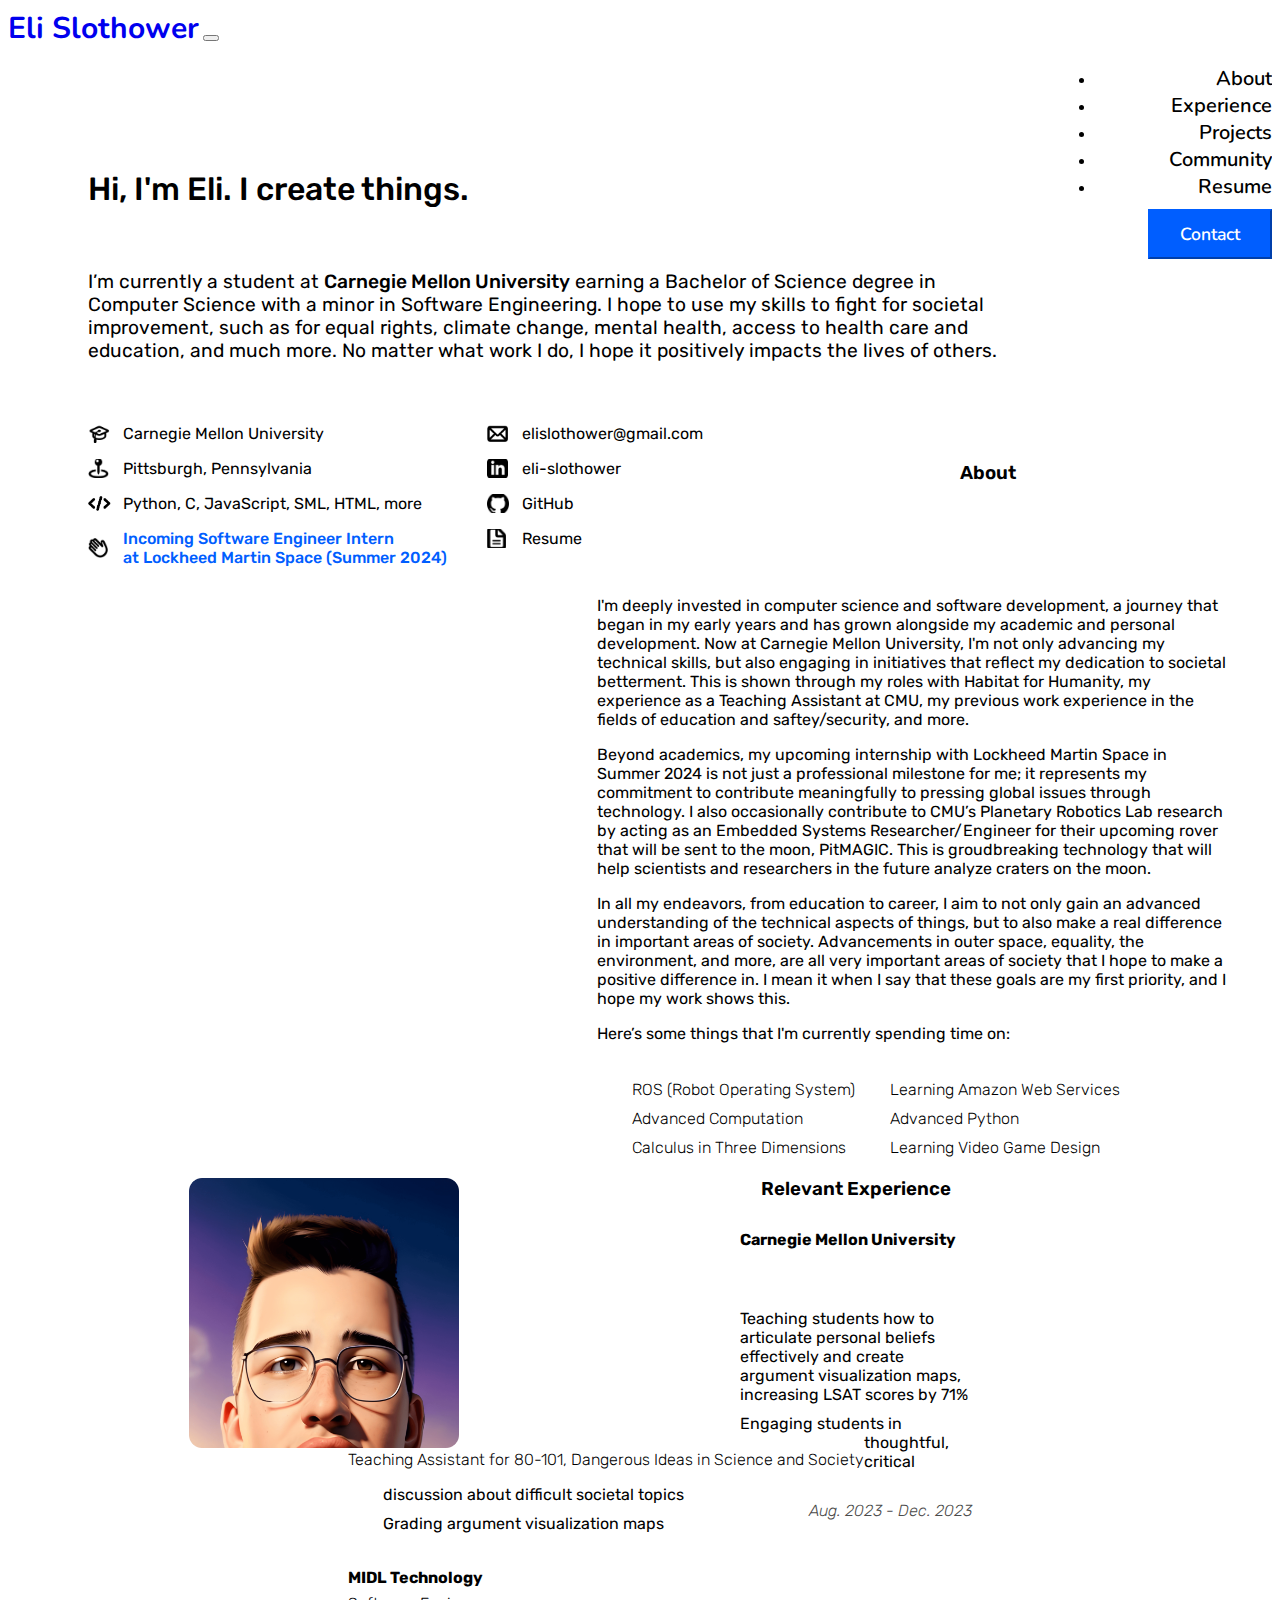
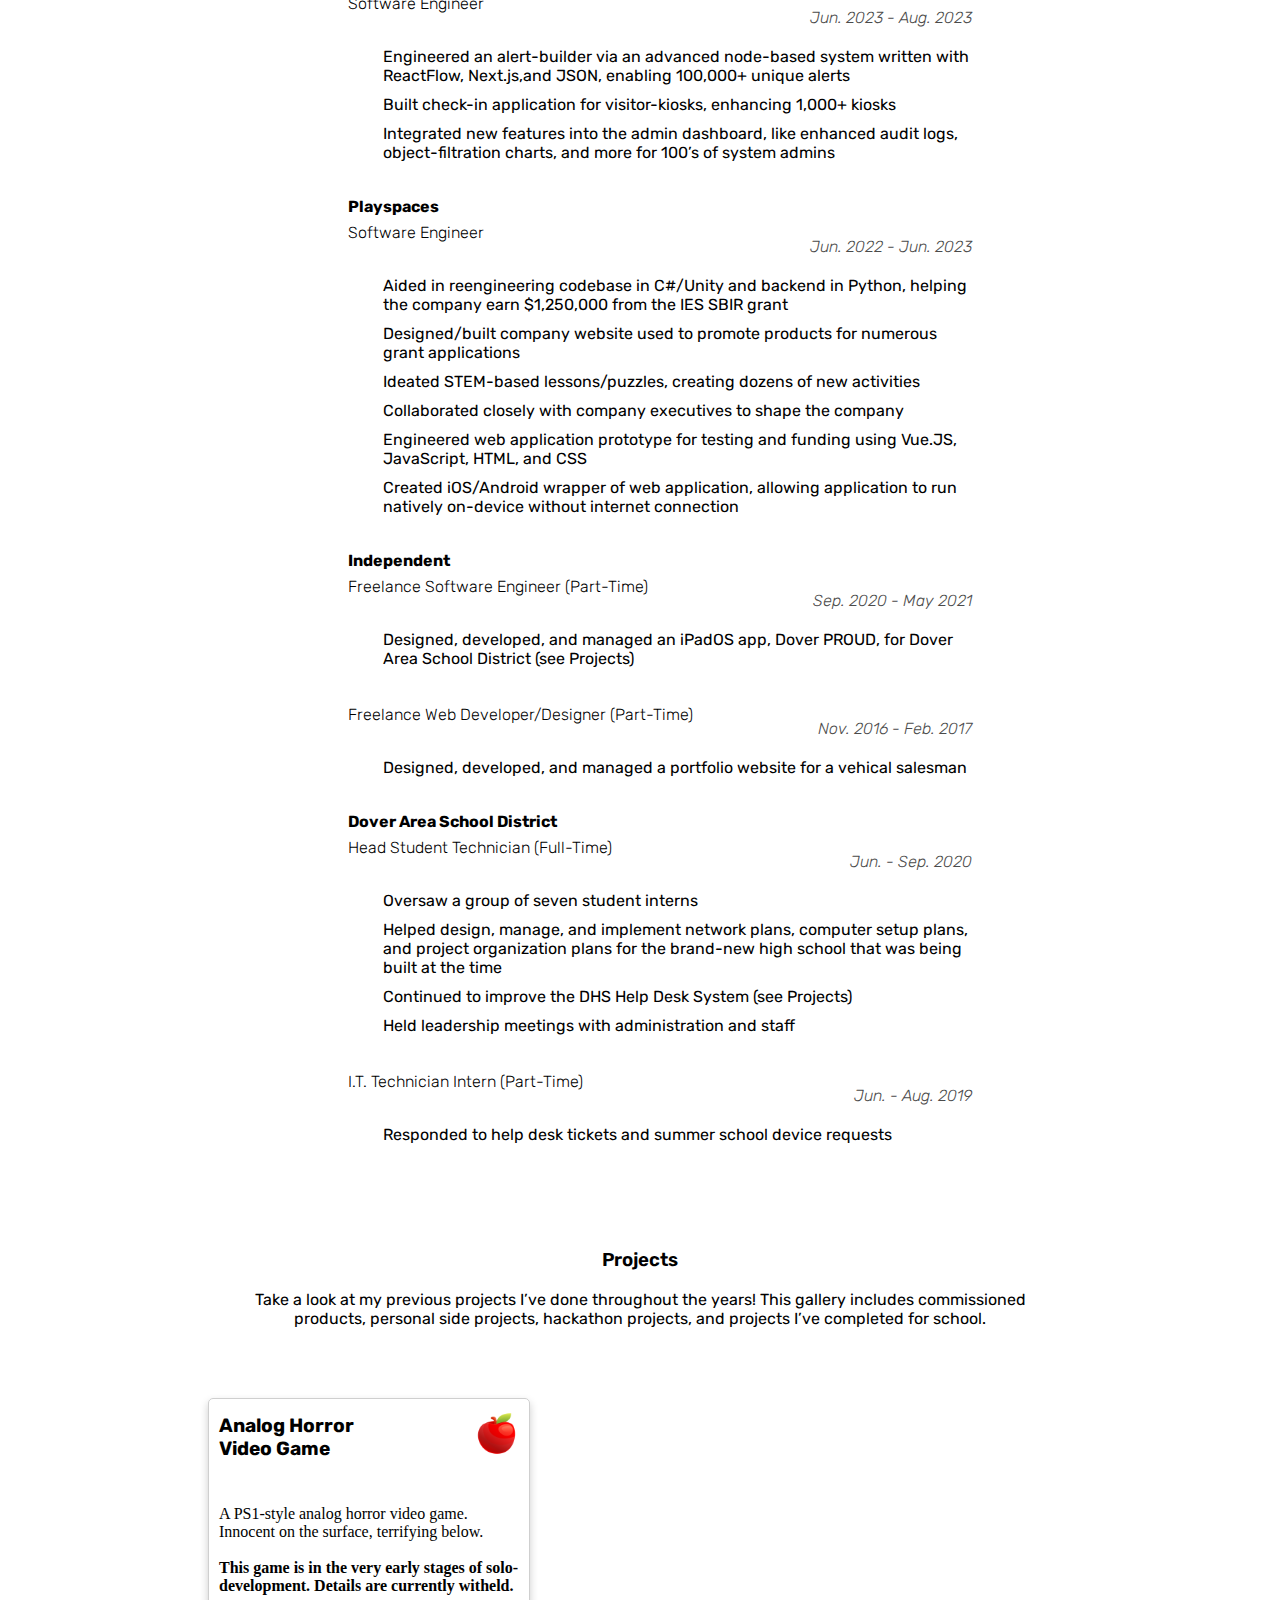
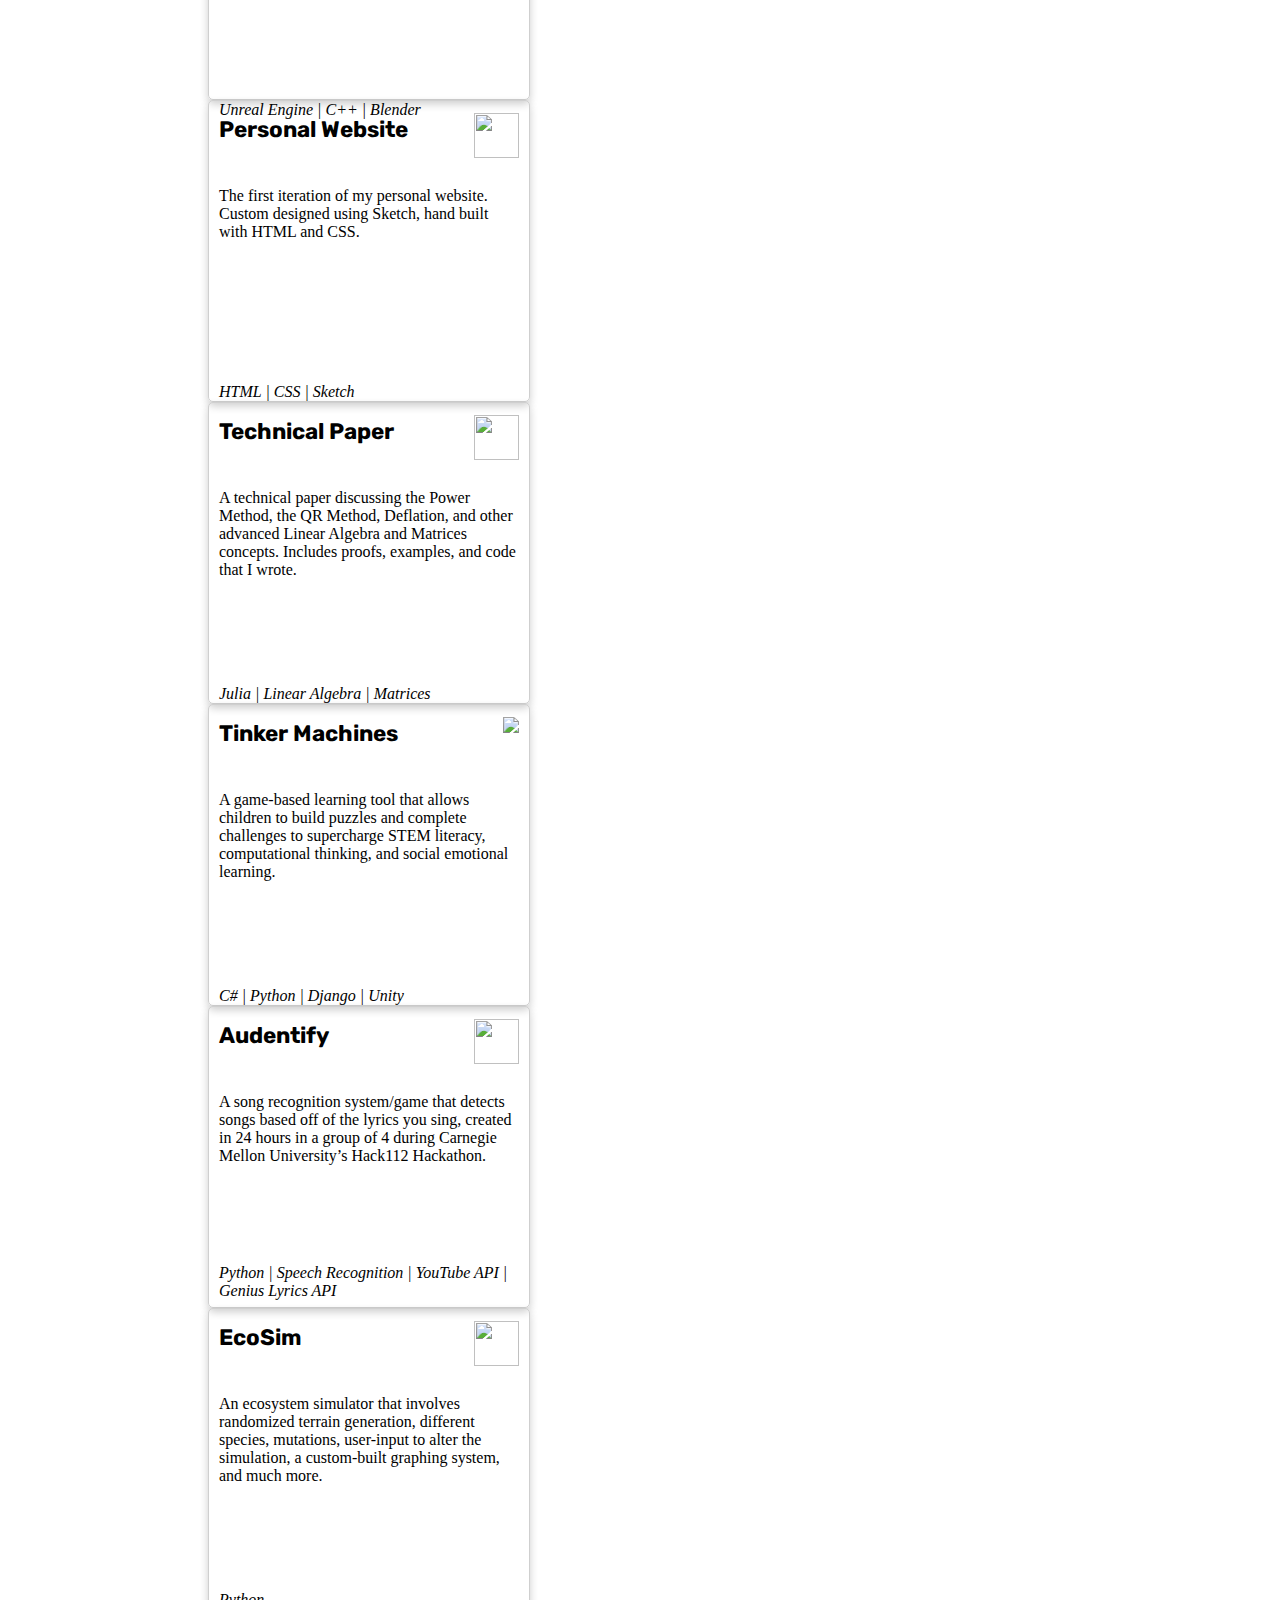
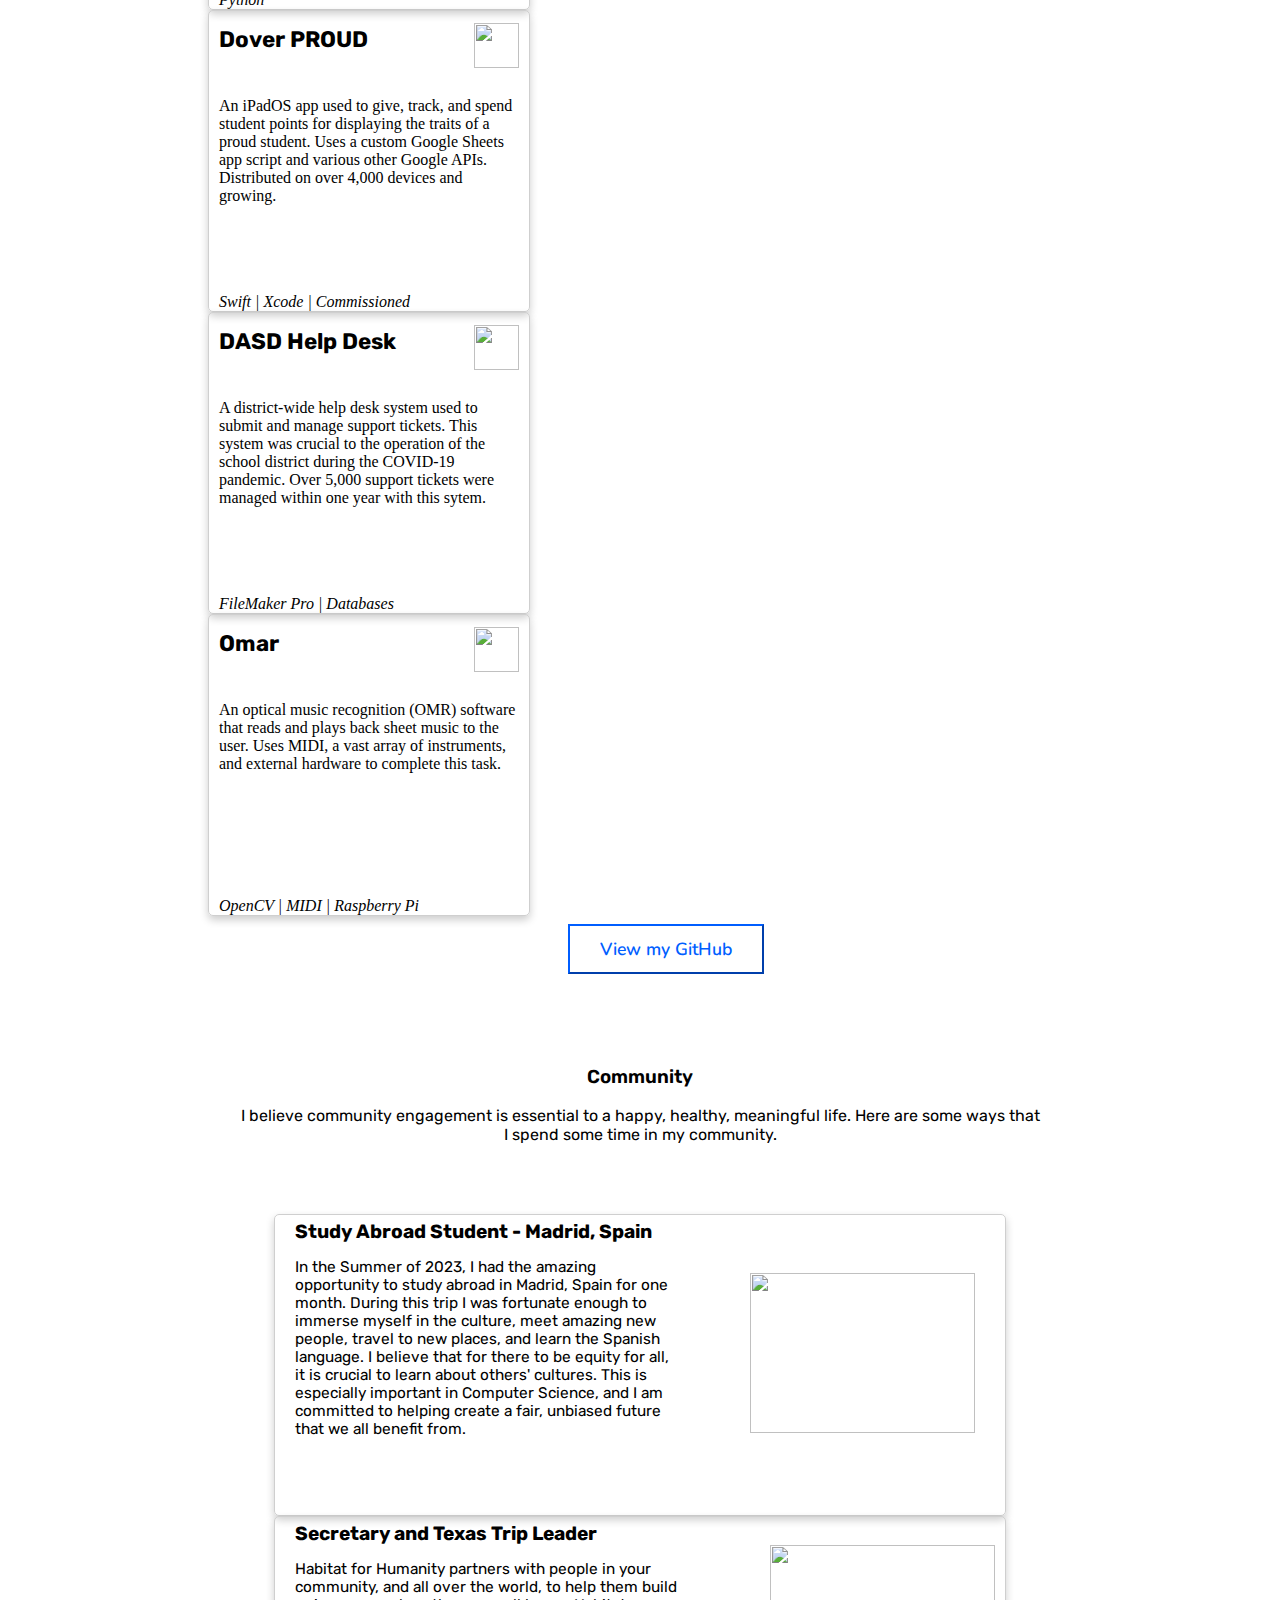
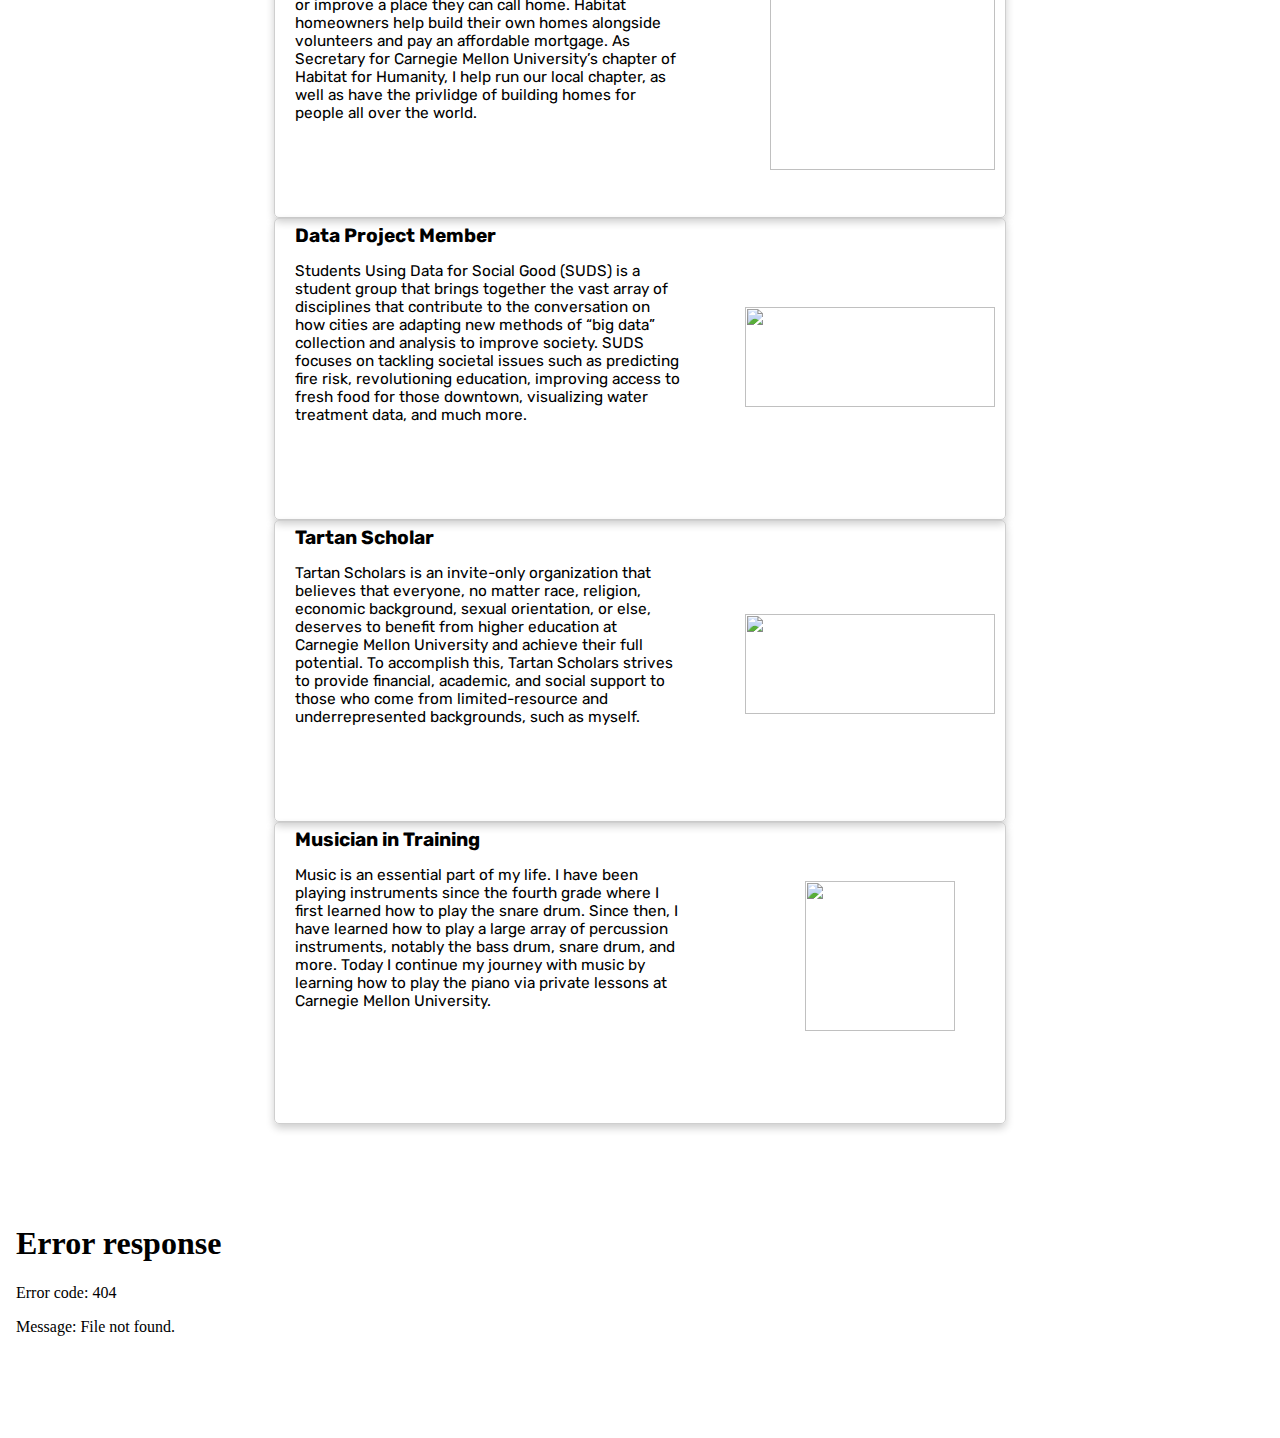
==== commit b6575642: "Added analog horror video game to projects" ====
--- a/index.html
+++ b/index.html
@@ -13,9 +13,17 @@
       <link crossorigin="" href="https://fonts.gstatic.com" rel="preconnect"/>
       <link href="https://fonts.googleapis.com/css2?family=Rubik:ital,wght@0,300;0,400;0,500;0,600;0,700;0,800;1,300;1,400;1,500;1,600;1,700;1,800&amp;display=swap" rel="stylesheet"/>
       <link href="main.css" rel="stylesheet"/>
+<!--       <meta http-equiv="refresh" content="0;url=maintenance.html">-->
    </head>
    <body>
       <script crossorigin="anonymous" integrity="sha384-pprn3073KE6tl6bjs2QrFaJGz5/SUsLqktiwsUTF55Jfv3qYSDhgCecCxMW52nD2" src="https://cdn.jsdelivr.net/npm/bootstrap@5.2.0-beta1/dist/js/bootstrap.bundle.min.js"></script>
+<!--
+       <script>
+        setTimeout(function() {
+          window.location.href = "maintenance.html";
+        }, 0); 
+      </script>
+-->
        <nav class="navbar navbar-expand-lg">
          <div class="container">
             <a class="navbar-brand logo" href="http://www.elislothower.com">Eli Slothower</a>
@@ -64,7 +72,7 @@
                      <p>Python, C, JavaScript, SML, HTML, more</p>
                   </li>
                   <li id="job-search">
-                     <p class="attention"><a class="attention" href="https://www.lockheedmartin.com/" target="_blank">Incoming Software Engineer Intern <br>at Lockheed Martin Space (Summer 2024)</a></p>
+                     <p class="attention"><a class="attention" href="https://www.lockheedmartin.com/en-us/capabilities/space.html" target="_blank">Incoming Software Engineer Intern <br>at Lockheed Martin Space (Summer 2024)</a></p>
                   </li>
                </ul>
                <ul id="second-fact-col">
@@ -90,19 +98,19 @@
          </div>
          <div class="row" id="bio">
             <div id="about-words">
-               <p class="about-p">I'm deeply invested in computer science and software development, a journey that began in my early years and has grown alongside my academic and personal development. Now at Carnegie Mellon University, I'm not only advancing my technical skills but also engaging in initiatives that reflect my dedication to societal betterment, through roles with Habitat for Humanity and Students Using Data for Social Good.</p>
-               <p class="about-p">Beyond academics, I serve as a Teaching Assistant for a course exploring the ethical implications of science and technology in society, reaffirming my belief in the importance of responsibility and impact in my field. My upcoming internship with Lockheed Martin Space in Summer 2024 is not just a professional milestone for me; it represents my commitment to contribute meaningfully to pressing global issues through technology.</p>
-               <p class="about-p">In all my endeavors, from education to career, I intend to leverage my growing expertise not just in pursuit of technical excellence but to significantly impact areas crucial for societal progression such as equality, environment, and access to essential services. My ambition is rooted not just in advancing within computer science, but in ensuring my work serves a greater purpose by positively influencing lives and communities.</p>
+               <p class="about-p">I'm deeply invested in computer science and software development, a journey that began in my early years and has grown alongside my academic and personal development. Now at Carnegie Mellon University, I'm not only advancing my technical skills, but also engaging in initiatives that reflect my dedication to societal betterment. This is shown through my roles with Habitat for Humanity, my experience as a Teaching Assistant at CMU, my previous work experience in the fields of education and saftey/security, and more.</p>
+               <p class="about-p">Beyond academics, my upcoming internship with Lockheed Martin Space in Summer 2024 is not just a professional milestone for me; it represents my commitment to contribute meaningfully to pressing global issues through technology. I also occasionally contribute to CMU’s Planetary Robotics Lab research by acting as an Embedded Systems Researcher/Engineer for their upcoming rover that will be sent to the moon, PitMAGIC. This is groudbreaking technology that will help scientists and researchers in the future analyze craters on the moon.</p>
+               <p class="about-p">In all my endeavors, from education to career, I aim to not only gain an advanced understanding of the technical aspects of things, but to also make a real difference in important areas of society. Advancements in outer space, equality, the environment, and more, are all very important areas of society that I hope to make a positive difference in. I mean it when I say that these goals are my first priority, and I hope my work shows this.</p>
                <p class="about-p">Here’s some things that I'm currently spending time on:</p>
                <ul id="about-learning-left">
+                  <li class="bullet">ROS (Robot Operating System)</li>
                   <li class="bullet">Advanced Computation</li>
-                  <li class="bullet">Computational Biology</li>
-                  <li class="bullet">Parallel/Sequential Data Structures &amp; Algorithms</li>
+                  <li class="bullet">Calculus in Three Dimensions</li>
                </ul>
                <ul id="about-learning-right" style="padding-left: 0px !important;">
-                  <li class="bullet">Rigourous Mathematical Proof Techniques</li>
-                  <li class="bullet">History of Democracy</li>
-                  <li class="bullet">Ethical Programming</li>
+                  <li class="bullet">Learning Amazon Web Services</li>
+                  <li class="bullet">Advanced Python</li>
+                  <li class="bullet">Learning Video Game Design</li>
                </ul>
             </div>
             <div id="bioPicContainer">
@@ -187,7 +195,17 @@
             <p id="projects-p">Take a look at my previous projects I’ve done throughout the years! This gallery includes commissioned products, personal side projects, hackathon projects, and projects I’ve completed for school.</p>
          </div>
          <div class="row" id="projects-tiles">
-            <a class="tile-link" href="https://github.com/eslothower/elislothower.com" target="_blank">
+             <a class="tile-link">
+               <div class="tile" id="website-tile">
+                  <div class="tile-details">
+                     <p class="tile-header" style="font-size: 1.2em; width: 220px;">Analog Horror<br/>Video Game</p>
+                     <img class="tile-img" src="/assets/icons/apple.png"/>
+                  </div>
+                  <p class="tile-description" style="height: 180px; padding-top: 20px;">A PS1-style analog horror video game. Innocent on the surface, terrifying below. <span style="color: white;">Lasciate ogne speranza, voi ch'entrate</span><strong><br/>This game is in the very early stages of solo-development. Details are currently witheld.</strong></p>
+                  <p class="tile-tags">Unreal Engine | C++ | Blender</p>
+               </div> 
+             </a>
+            <a class="tile-link right-tile" href="https://github.com/eslothower/elislothower.com" target="_blank">
                <div class="tile" id="website-tile">
                   <div class="tile-details">
                      <p class="tile-header">Personal Website</p>
@@ -198,7 +216,7 @@
                </div>
             </a>
 <!--            <a class="tile-link right-tile" href="/technical_paper.html" target="_blank">-->
-             <a class="tile-link right-tile" href="assets/files/technical_paper.pdf" target="_blank">
+             <a class="tile-link" href="assets/files/technical_paper.pdf" target="_blank">
                <div class="tile" id="website-tile">
                   <div class="tile-details">
                      <p class="tile-header"> Technical Paper</p>
@@ -208,7 +226,7 @@
                   <p class="tile-tags">Julia | Linear Algebra | Matrices</p>
                </div>
             </a>
-            <a class="tile-link" href="/playspaces.html"  >
+            <a class="tile-link right-tile" href="/playspaces.html"  >
                <div class="tile" id="website-tile">
                   <div class="tile-details">
                      <p class="tile-header">Tinker Machines</p>
@@ -218,7 +236,7 @@
                   <p class="tile-tags">C# | Python | Django | Unity</p>
                </div>
             </a>
-            <a class="tile-link right-tile" href="https://github.com/eslothower/Audentify" target="_blank">
+            <a class="tile-link" href="https://github.com/eslothower/Audentify" target="_blank">
                <div class="tile" id="website-tile">
                   <div class="tile-details">
                      <p class="tile-header">Audentify</p>
@@ -228,7 +246,7 @@
                   <p class="tile-tags">Python | Speech Recognition | YouTube API | Genius Lyrics API</p>
                </div>
             </a>
-            <a class="tile-link" href="https://github.com/eslothower/EcoSim" target="_blank">
+            <a class="tile-link right-tile" href="https://github.com/eslothower/EcoSim" target="_blank">
                <div class="tile" id="website-tile">
                   <div class="tile-details">
                      <p class="tile-header">EcoSim</p>
@@ -238,7 +256,7 @@
                   <p class="tile-tags">Python</p>
                </div>
             </a>
-            <a class="tile-link right-tile" href="https://www.doversd.org" target="_blank">
+            <a class="tile-link" href="https://www.doversd.org" target="_blank">
                <div class="tile" id="website-tile">
                   <div class="tile-details">
                      <p class="tile-header">Dover PROUD</p>
@@ -248,7 +266,7 @@
                   <p class="tile-tags">Swift | Xcode | Commissioned </p>
                </div>
             </a>
-            <a class="tile-link" href="https://www.doversd.org" target="_blank">
+            <a class="tile-link right-tile" href="https://www.doversd.org" target="_blank">
                <div class="tile" id="website-tile">
                   <div class="tile-details">
                      <p class="tile-header">DASD Help Desk</p>
@@ -258,7 +276,7 @@
                   <p class="tile-tags">FileMaker Pro | Databases </p>
                </div>
             </a>
-            <a class="tile-link right-tile" href="https://github.com/eslothower/CM-Omar" target="_blank">
+            <a class="tile-link" href="https://github.com/eslothower/CM-Omar" target="_blank">
                <div class="tile" id="website-tile">
                   <div class="tile-details">
                      <p class="tile-header">Omar</p>
@@ -282,9 +300,9 @@
             <a class="community-tile-link" href="spain.html"  >
                <div class="community-tile" id="spain-tile">
                   <div class="community-tile-details">
-                     <p class="community-tile-header">International Adventurer - Study Abroad</p>
+                     <p class="community-tile-header">Study Abroad Student - Madrid, Spain</p>
                      <p class="community-tile-description">In the Summer of 2023, I had the amazing opportunity to study abroad in Madrid, Spain for one month. During this trip I was fortunate enough to immerse myself in the culture, meet amazing new people, travel to new places, and learn the Spanish language. I believe that for there to be equity for all, it is crucial to learn about others' cultures. This is especially important in Computer Science, and I am committed to helping create a fair, unbiased future that we all benefit from. </p>
-                     <img class="community-img" height="160px" src="/assets/images/spain_flag.png" style="margin: 30px 20px 0px 0px;" width="225px"/>
+                     <img class="community-img" id="spain-img" height="160px" src="/assets/images/spain_flag.png" style="margin: 30px 20px 0px 0px;" width="225px"/>
                   </div>
                </div>
             </a>
@@ -295,7 +313,7 @@
                   <div class="community-tile-details">
                      <p class="community-tile-header">Secretary and Texas Trip Leader</p>
                      <p class="community-tile-description">Habitat for Humanity partners with people in your community, and all over the world, to help them build or improve a place they can call home. Habitat homeowners help build their own homes alongside volunteers and pay an affordable mortgage. As Secretary for Carnegie Mellon University’s chapter of Habitat for Humanity, I help run our local chapter, as well as have the privlidge of building homes for people all over the world.<br><br></p>
-                     <img class="community-img" height="225px" src="/assets/images/habitat.jpg" style="padding-bottom: 15px;" width="225px"/>
+                     <img class="community-img" id="habitat-img" height="225px" src="/assets/images/habitat.jpg" style="padding-bottom: 15px;" width="225px"/>
                   </div>
                </div>
             </a>
@@ -305,7 +323,7 @@
                <div class="community-tile" id="habitat-tile">
                   <div class="community-tile-details">
                      <p class="community-tile-header">Data Project Member</p>
-                     <p class="community-tile-description">Students Using Data for Social Good is a student group that brings together the vast array of disciplines that contribute to the conversation of how cities are adapting new methods of “big data” collection and analysis to improve their service delivery.<br><br><br><br><br></p>
+                     <p class="community-tile-description">Students Using Data for Social Good (SUDS) is a student group that brings together the vast array of disciplines that contribute to the conversation on how cities are adapting new methods of “big data” collection and analysis to improve society. SUDS focuses on tackling societal issues such as predicting fire risk, revolutioning education, improving access to fresh food for those downtown, visualizing water treatment data, and much more.</p>
                      <img class="community-img" height="100px" src="/assets/images/suds.png" style="margin-top: 60px;" width="250px"/>
                   </div>
                </div>
@@ -327,13 +345,14 @@
                <div class="community-tile" id="habitat-tile">
                   <div class="community-tile-details">
                      <p class="community-tile-header">Musician in Training</p>
-                     <p class="community-tile-description">Music is an essential part of my life. I have been playing instruments since the fourth grade where I first learned how to play the snare drum. Since then, I have learned how to play a large array of percussion instruments, notably the bass drum, snare drum, and more. Today I continue my journey with music by learning how to play the piano via private lessons at Carnegie Mellon University once a week.</p>
+                     <p class="community-tile-description">Music is an essential part of my life. I have been playing instruments since the fourth grade where I first learned how to play the snare drum. Since then, I have learned how to play a large array of percussion instruments, notably the bass drum, snare drum, and more. Today I continue my journey with music by learning how to play the piano via private lessons at Carnegie Mellon University.</p>
                      <img class="community-img" height="150px" id="piano-img" src="/assets/images/piano.png" width="150px"/>
                   </div>
                </div>
             </a>
          </div>
       </div>
-        <iframe src="footer.html" id="footer-container" frameborder="0" scrolling="no" width="100%" height="450vh"></iframe>
-   </body>
+        <iframe src="footer.html" id="footer-container" frameborder="0" scrolling="no" width="100%"></iframe>
+    <script src="mobile_safari.js"></script>
+    </body>
 </html>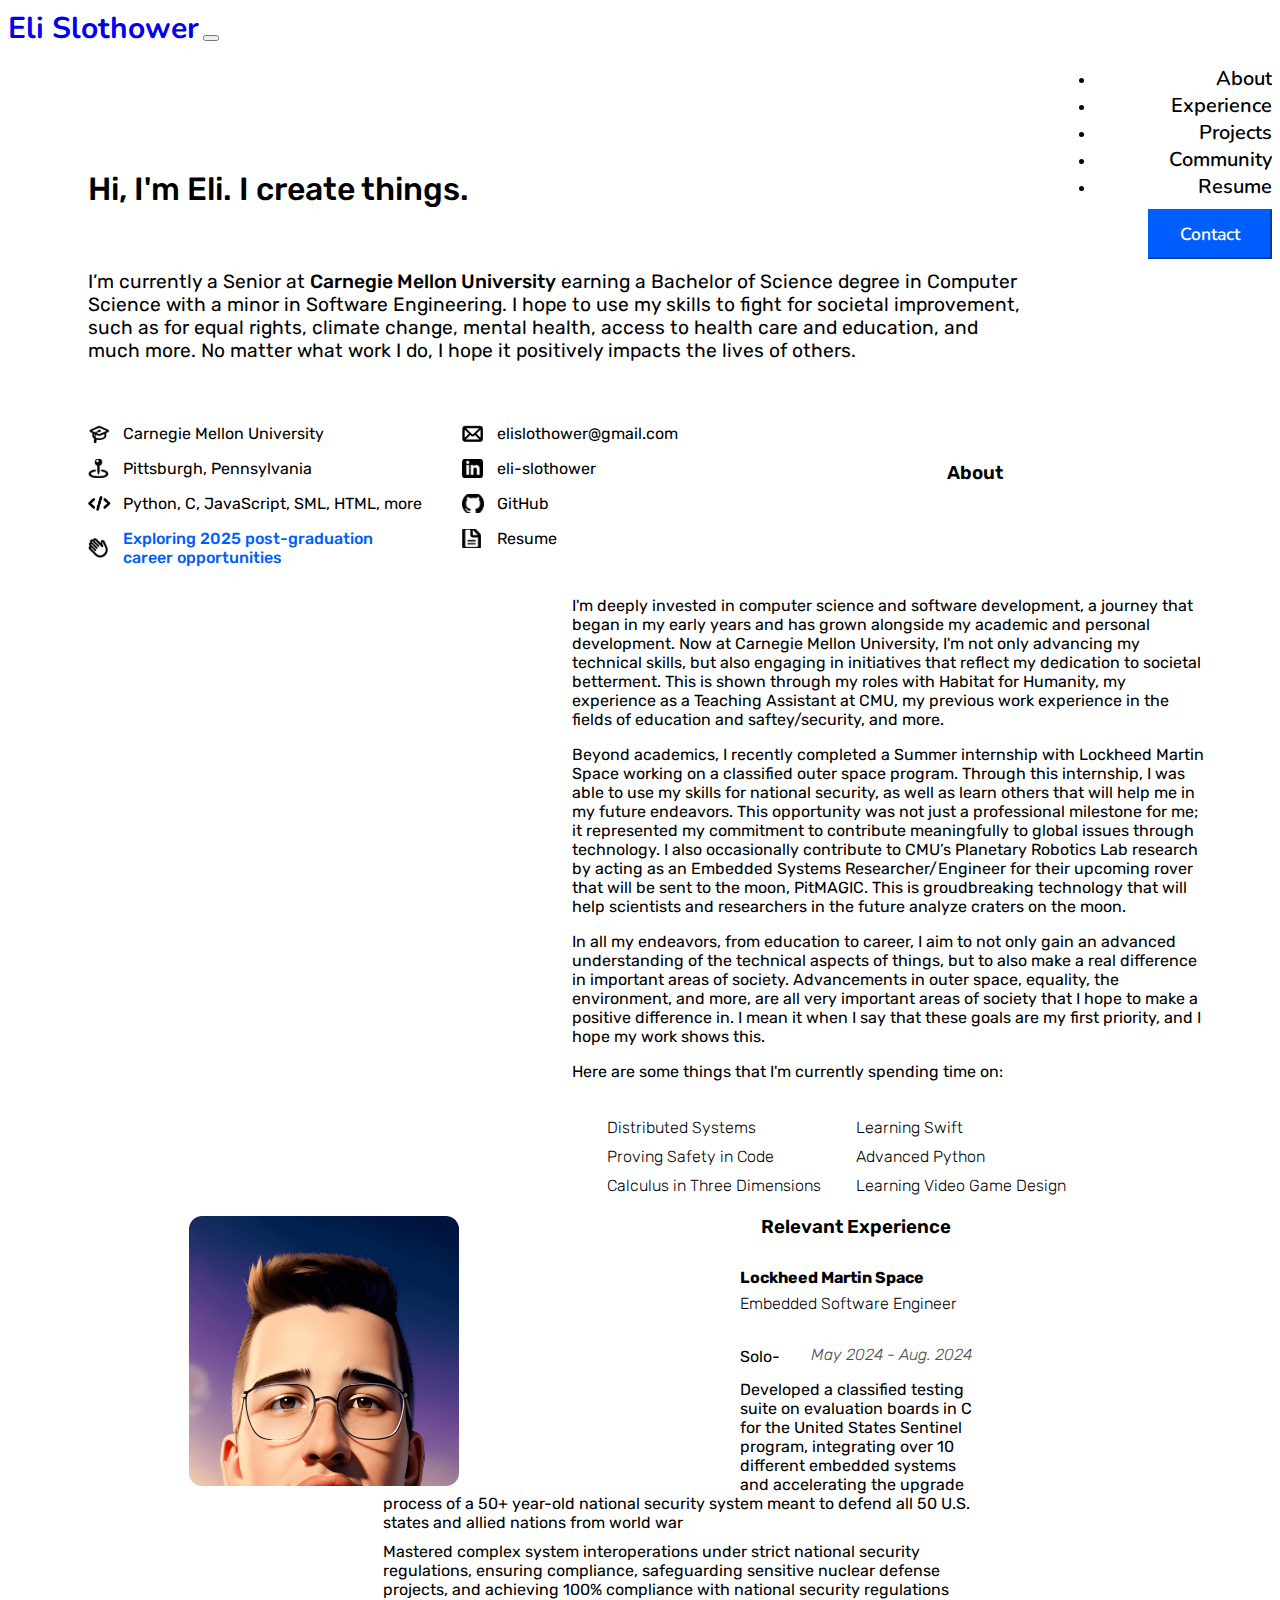
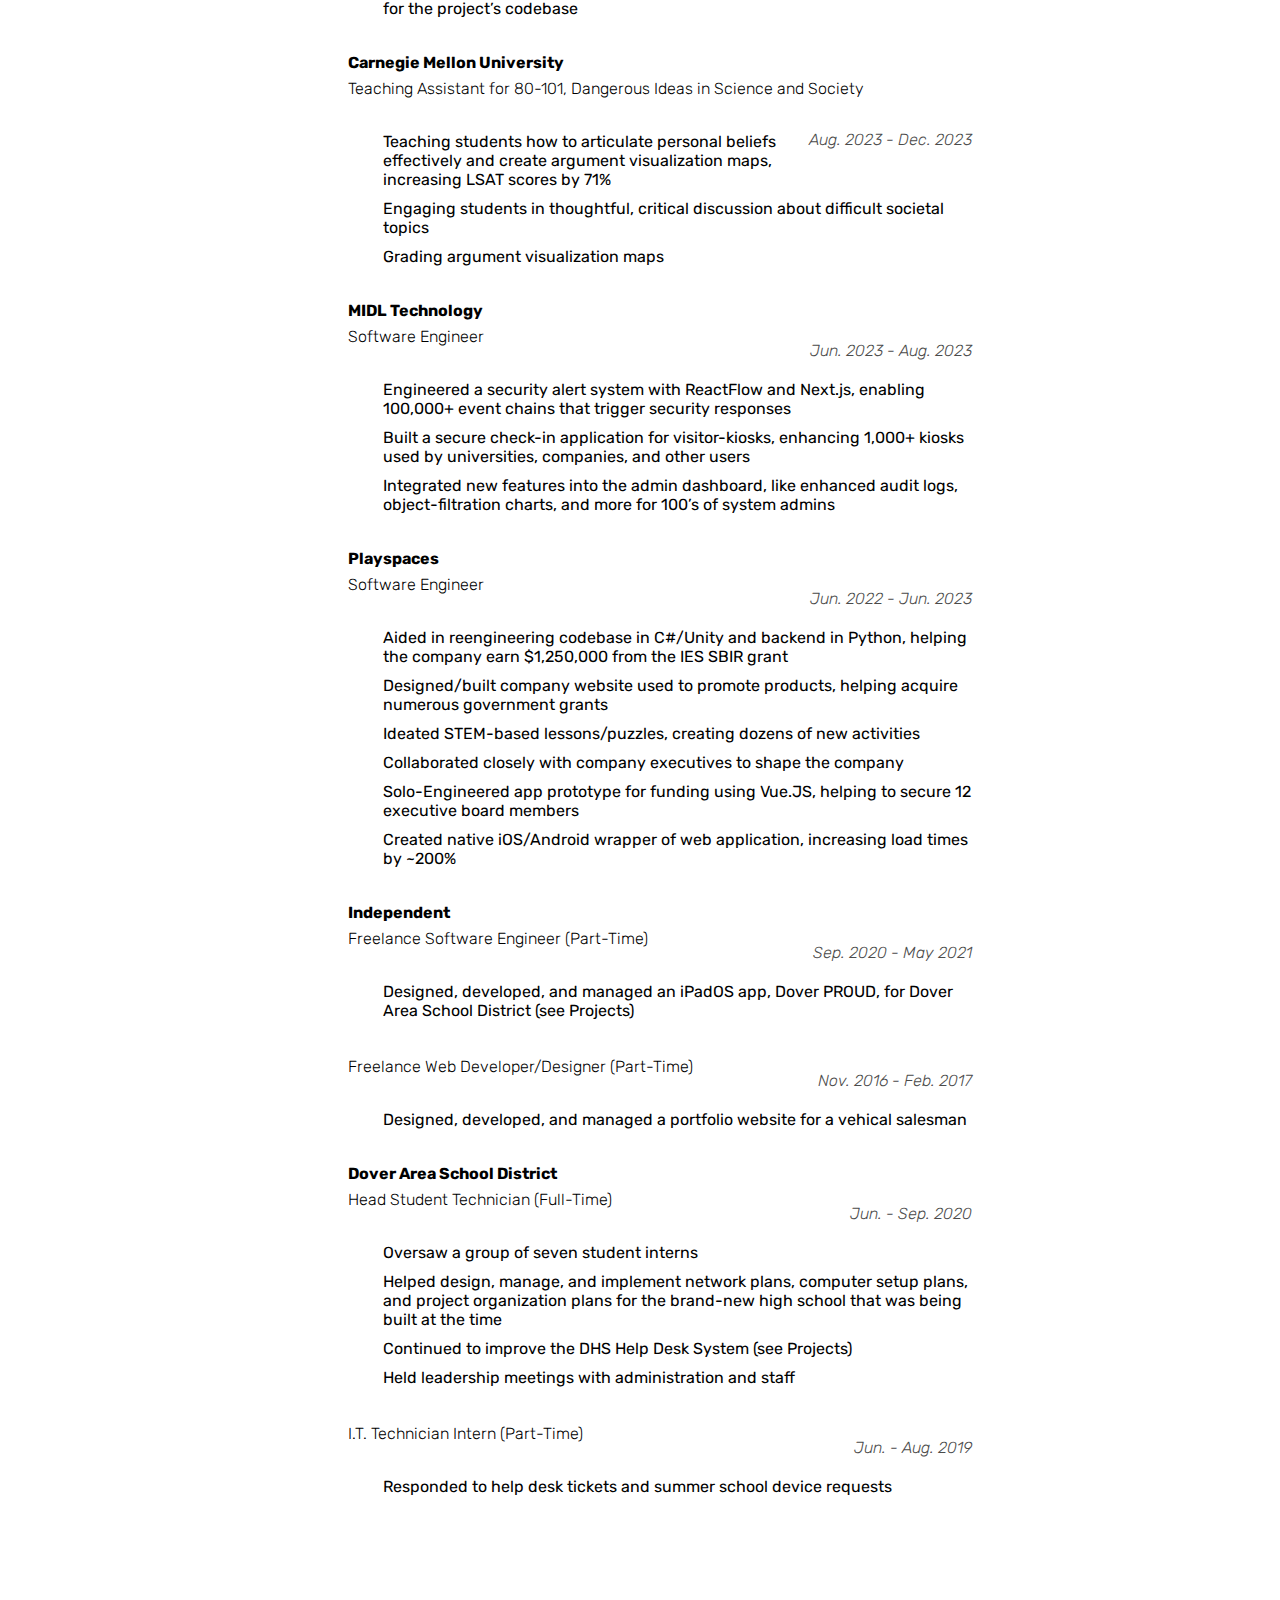
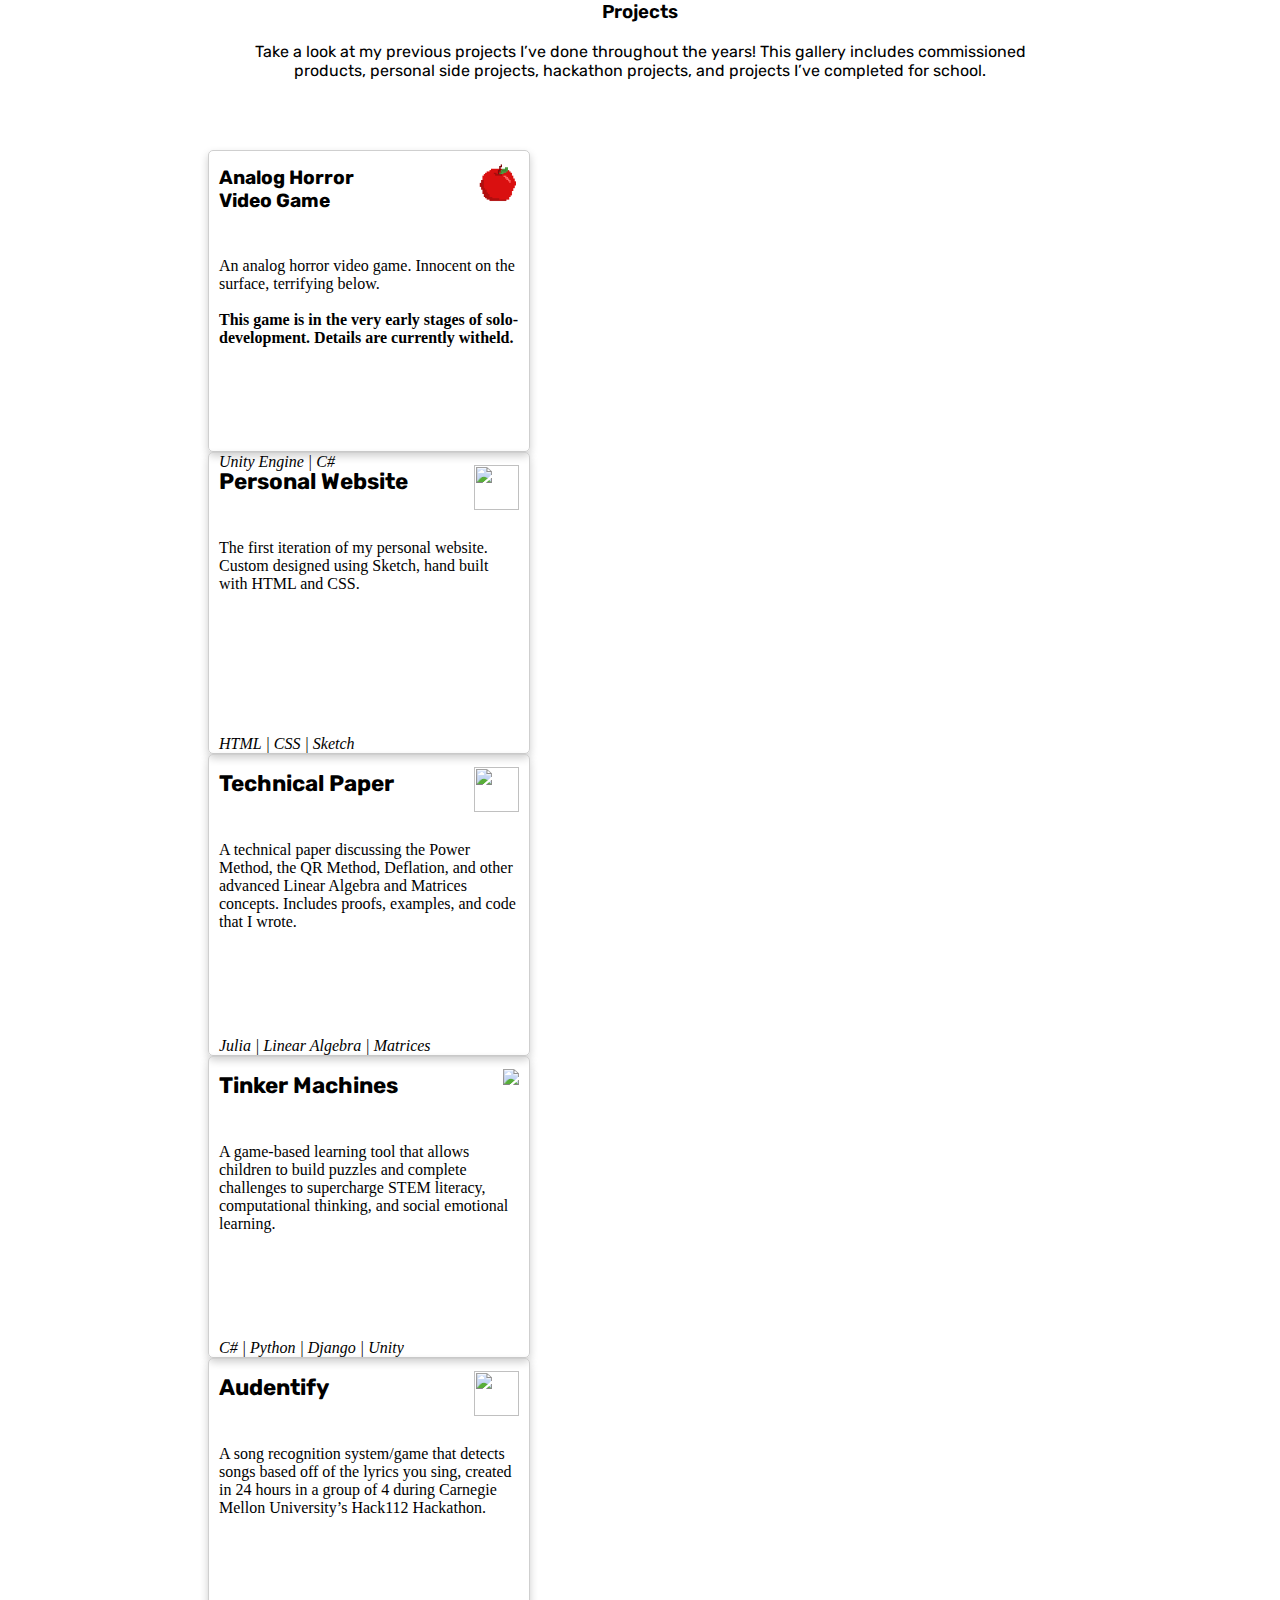
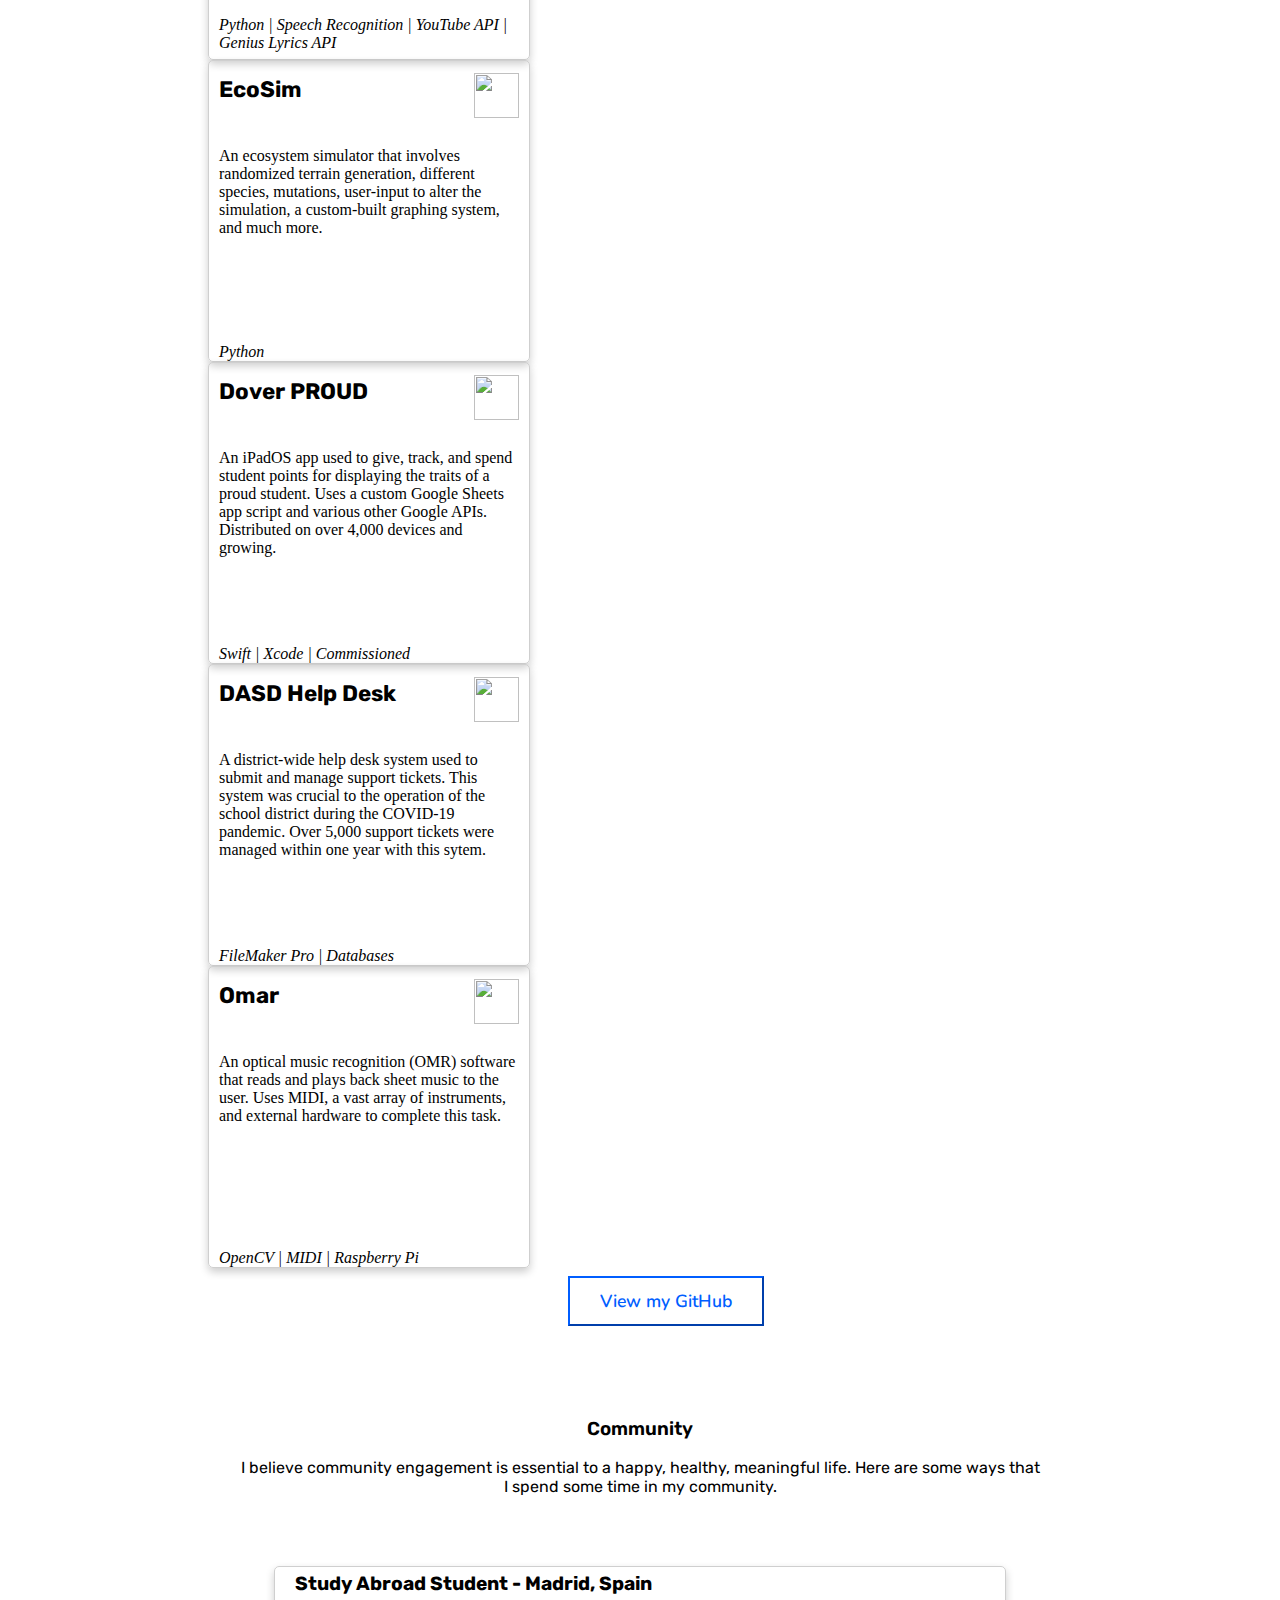
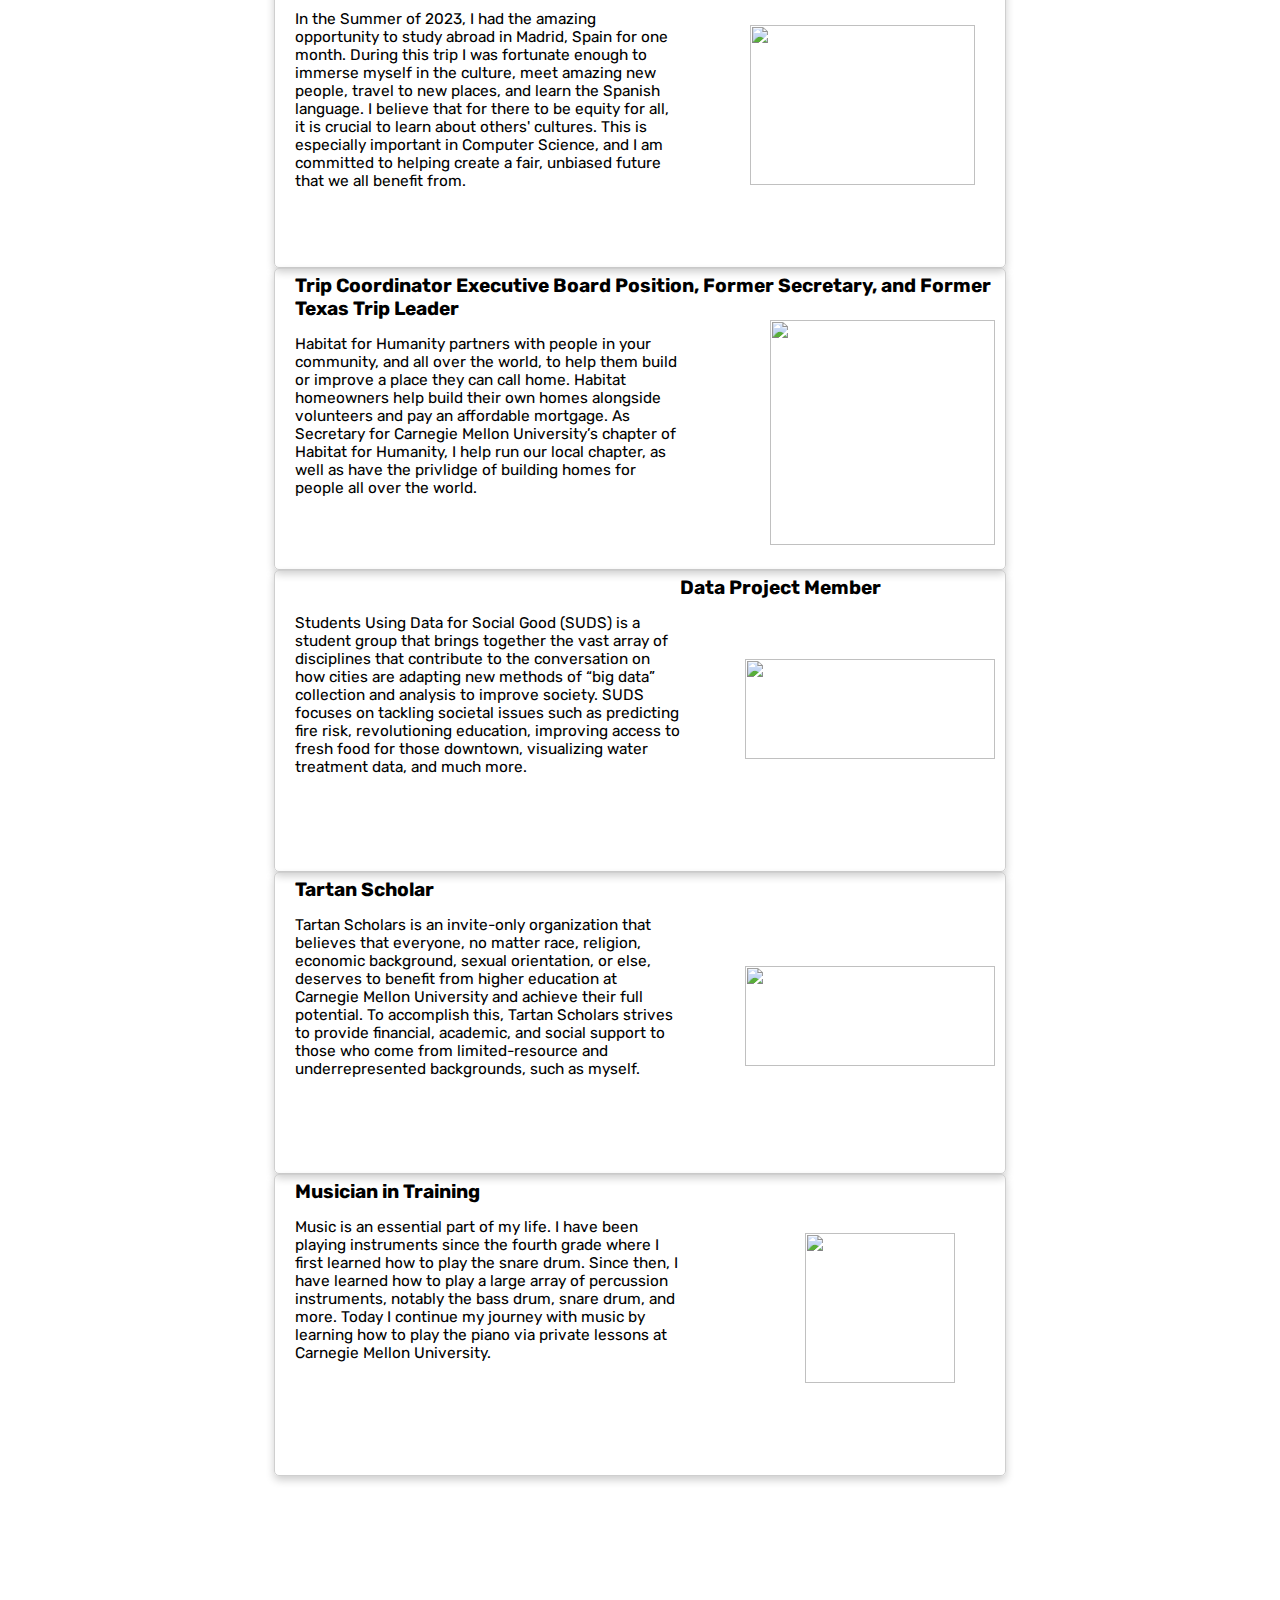
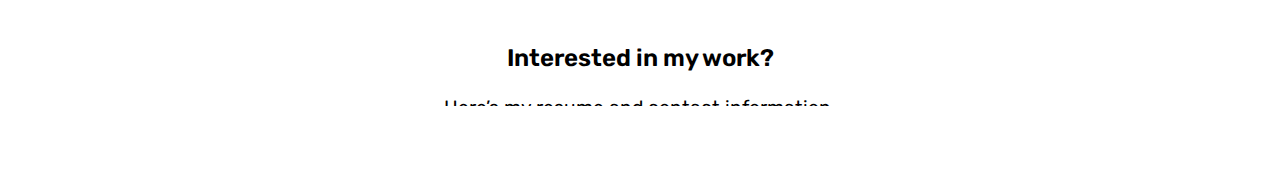
==== commit 7262f63c: "Post-Summer Update" ====
--- a/index.html
+++ b/index.html
@@ -57,7 +57,7 @@
             <h1 id="heading-phrase">Hi, I'm Eli. I create things.</h1>
          </div>
          <div class="row">
-            <p id="home-container-p">I’m currently a student at <a href="https://cbd.cmu.edu/news/2022/scs-remains-top-ranking-for-computer-science-from-us-news-and-world-report.html#:~:text=1%20overall%20position%20for%20undergraduate,programming%20languages%20and%20software%20engineering." id="cmuLink" target="_blank">Carnegie Mellon University</a> earning a Bachelor of Science degree in Computer Science with a minor in Software Engineering. I hope to use my skills to fight for societal improvement, such as for equal rights, climate change, mental health, access to health care and education, and much more. No matter what work I do, I hope it positively impacts the lives of others.</p>
+            <p id="home-container-p">I’m currently a Senior at <a href="https://cbd.cmu.edu/news/2022/scs-remains-top-ranking-for-computer-science-from-us-news-and-world-report.html#:~:text=1%20overall%20position%20for%20undergraduate,programming%20languages%20and%20software%20engineering." id="cmuLink" target="_blank">Carnegie Mellon University</a> earning a Bachelor of Science degree in Computer Science with a minor in Software Engineering. I hope to use my skills to fight for societal improvement, such as for equal rights, climate change, mental health, access to health care and education, and much more. No matter what work I do, I hope it positively impacts the lives of others.</p>
          </div>
          <div class="row">
             <div id="facts">
@@ -72,7 +72,7 @@
                      <p>Python, C, JavaScript, SML, HTML, more</p>
                   </li>
                   <li id="job-search">
-                     <p class="attention"><a class="attention" href="https://www.lockheedmartin.com/en-us/capabilities/space.html" target="_blank">Incoming Software Engineer Intern <br>at Lockheed Martin Space (Summer 2024)</a></p>
+                     <p class="attention"><a class="attention" href="assets/files/resume.pdf" target="_blank">Exploring 2025 post-graduation <br>career opportunities</a></p>
                   </li>
                </ul>
                <ul id="second-fact-col">
@@ -99,16 +99,16 @@
          <div class="row" id="bio">
             <div id="about-words">
                <p class="about-p">I'm deeply invested in computer science and software development, a journey that began in my early years and has grown alongside my academic and personal development. Now at Carnegie Mellon University, I'm not only advancing my technical skills, but also engaging in initiatives that reflect my dedication to societal betterment. This is shown through my roles with Habitat for Humanity, my experience as a Teaching Assistant at CMU, my previous work experience in the fields of education and saftey/security, and more.</p>
-               <p class="about-p">Beyond academics, my upcoming internship with Lockheed Martin Space in Summer 2024 is not just a professional milestone for me; it represents my commitment to contribute meaningfully to pressing global issues through technology. I also occasionally contribute to CMU’s Planetary Robotics Lab research by acting as an Embedded Systems Researcher/Engineer for their upcoming rover that will be sent to the moon, PitMAGIC. This is groudbreaking technology that will help scientists and researchers in the future analyze craters on the moon.</p>
+               <p class="about-p">Beyond academics, I recently completed a Summer internship with Lockheed Martin Space working on a classified outer space program. Through this internship, I was able to use my skills for national security, as well as learn others that will help me in my future endeavors. This opportunity was not just a professional milestone for me; it represented my commitment to contribute meaningfully to global issues through technology. I also occasionally contribute to CMU’s Planetary Robotics Lab research by acting as an Embedded Systems Researcher/Engineer for their upcoming rover that will be sent to the moon, PitMAGIC. This is groudbreaking technology that will help scientists and researchers in the future analyze craters on the moon.</p>
                <p class="about-p">In all my endeavors, from education to career, I aim to not only gain an advanced understanding of the technical aspects of things, but to also make a real difference in important areas of society. Advancements in outer space, equality, the environment, and more, are all very important areas of society that I hope to make a positive difference in. I mean it when I say that these goals are my first priority, and I hope my work shows this.</p>
-               <p class="about-p">Here’s some things that I'm currently spending time on:</p>
+               <p class="about-p">Here are some things that I'm currently spending time on:</p>
                <ul id="about-learning-left">
-                  <li class="bullet">ROS (Robot Operating System)</li>
-                  <li class="bullet">Advanced Computation</li>
-                  <li class="bullet">Calculus in Three Dimensions</li>
+                  <li class="bullet">Distributed Systems</li>
+                  <li class="bullet">Proving Safety in Code</li>
+                  <li class="bullet">Calculus in Three Dimensions   </li>
                </ul>
                <ul id="about-learning-right" style="padding-left: 0px !important;">
-                  <li class="bullet">Learning Amazon Web Services</li>
+                  <li class="bullet">Learning Swift</li>
                   <li class="bullet">Advanced Python</li>
                   <li class="bullet">Learning Video Game Design</li>
                </ul>
@@ -124,6 +124,15 @@
          </div>
          <div class="row" id="jobs-container">
             <ul id="jobs">
+                <div class="job">
+                  <p class="employer">Lockheed Martin Space</p>
+                  <div class="job-details-container">
+                     <p class="job-position">Embedded Software Engineer</p>
+                     <p class="job-dates">May 2024 - Aug. 2024</p>
+                  </div>
+                  <li class="bullet">Solo-Developed a classified testing suite on evaluation boards in C for the United States Sentinel program, integrating over 10 different embedded systems and accelerating the upgrade process of a 50+ year-old national security system meant to defend all 50 U.S. states and allied nations from world war</li>
+                  <li class="bullet">Mastered complex system interoperations under strict national security regulations, ensuring compliance, safeguarding sensitive nuclear defense projects, and achieving 100% compliance with national security regulations for the project’s codebase</li>
+               </div>
                <div class="job">
                   <p class="employer">Carnegie Mellon University</p>
                   <div class="job-details-container">
@@ -140,8 +149,8 @@
                      <p class="job-position">Software Engineer</p>
                      <p class="job-dates">Jun. 2023 - Aug. 2023</p>
                   </div>
-                  <li class="bullet">Engineered an alert-builder via an advanced node-based system written with ReactFlow, Next.js,and JSON, enabling 100,000+ unique alerts</li>
-                  <li class="bullet">Built check-in application for visitor-kiosks, enhancing 1,000+ kiosks</li>
+                  <li class="bullet">Engineered a security alert system with ReactFlow and Next.js, enabling 100,000+ event chains that trigger security responses</li>
+                  <li class="bullet">Built a secure check-in application for visitor-kiosks, enhancing 1,000+ kiosks used by universities, companies, and other users</li>
                   <li class="bullet">Integrated new features into the admin dashboard, like enhanced audit logs, object-filtration charts, and more for 100’s of system admins</li>
                </div>
                <div class="job">
@@ -151,11 +160,11 @@
                      <p class="job-dates">Jun. 2022 - Jun. 2023</p>
                   </div>
                   <li class="bullet">Aided in reengineering codebase in C#/Unity and backend in Python, helping the company earn $1,250,000 from the IES SBIR grant</li>
-                  <li class="bullet">Designed/built company website used to promote products for numerous grant applications</li>
+                  <li class="bullet">Designed/built company website used to promote products, helping acquire numerous government grants</li>
                   <li class="bullet">Ideated STEM-based lessons/puzzles, creating dozens of new activities</li>
                   <li class="bullet">Collaborated closely with company executives to shape the company</li>
-                  <li class="bullet">Engineered web application prototype for testing and funding using Vue.JS, JavaScript, HTML, and CSS</li>
-                  <li class="bullet">Created iOS/Android wrapper of web application, allowing application to run natively on-device without internet connection</li>
+                  <li class="bullet">Solo-Engineered app prototype for funding using Vue.JS, helping to secure 12 executive board members</li>
+                  <li class="bullet">Created native iOS/Android wrapper of web application, increasing load times by ~200%</li>
                </div>
                <div class="job">
                   <p class="employer">Independent</p>
@@ -199,10 +208,10 @@
                <div class="tile" id="website-tile">
                   <div class="tile-details">
                      <p class="tile-header" style="font-size: 1.2em; width: 220px;">Analog Horror<br/>Video Game</p>
-                     <img class="tile-img" src="/assets/icons/apple.png"/>
-                  </div>
-                  <p class="tile-description" style="height: 180px; padding-top: 20px;">A PS1-style analog horror video game. Innocent on the surface, terrifying below. <span style="color: white;">Lasciate ogne speranza, voi ch'entrate</span><strong><br/>This game is in the very early stages of solo-development. Details are currently witheld.</strong></p>
-                  <p class="tile-tags">Unreal Engine | C++ | Blender</p>
+                     <img class="tile-img" src="/assets/icons/pixel_apple.png"/>
+                  </div>
+                  <p class="tile-description" style="height: 180px; padding-top: 20px;">An analog horror video game. Innocent on the surface, terrifying below. <span style="color: white;">Lasciate ogne speranza, voi ch'entrate</span><strong><br/>This game is in the very early stages of solo-development. Details are currently witheld.</strong></p>
+                  <p class="tile-tags">Unity Engine | C#</p>
                </div> 
              </a>
             <a class="tile-link right-tile" href="https://github.com/eslothower/elislothower.com" target="_blank">
@@ -311,7 +320,7 @@
             <a class="community-tile-link" href="habitat.html"  >
                <div class="community-tile" id="habitat-tile">
                   <div class="community-tile-details">
-                     <p class="community-tile-header">Secretary and Texas Trip Leader</p>
+                     <p class="community-tile-header">Trip Coordinator Executive Board Position, Former Secretary, and Former Texas Trip Leader</p>
                      <p class="community-tile-description">Habitat for Humanity partners with people in your community, and all over the world, to help them build or improve a place they can call home. Habitat homeowners help build their own homes alongside volunteers and pay an affordable mortgage. As Secretary for Carnegie Mellon University’s chapter of Habitat for Humanity, I help run our local chapter, as well as have the privlidge of building homes for people all over the world.<br><br></p>
                      <img class="community-img" id="habitat-img" height="225px" src="/assets/images/habitat.jpg" style="padding-bottom: 15px;" width="225px"/>
                   </div>
